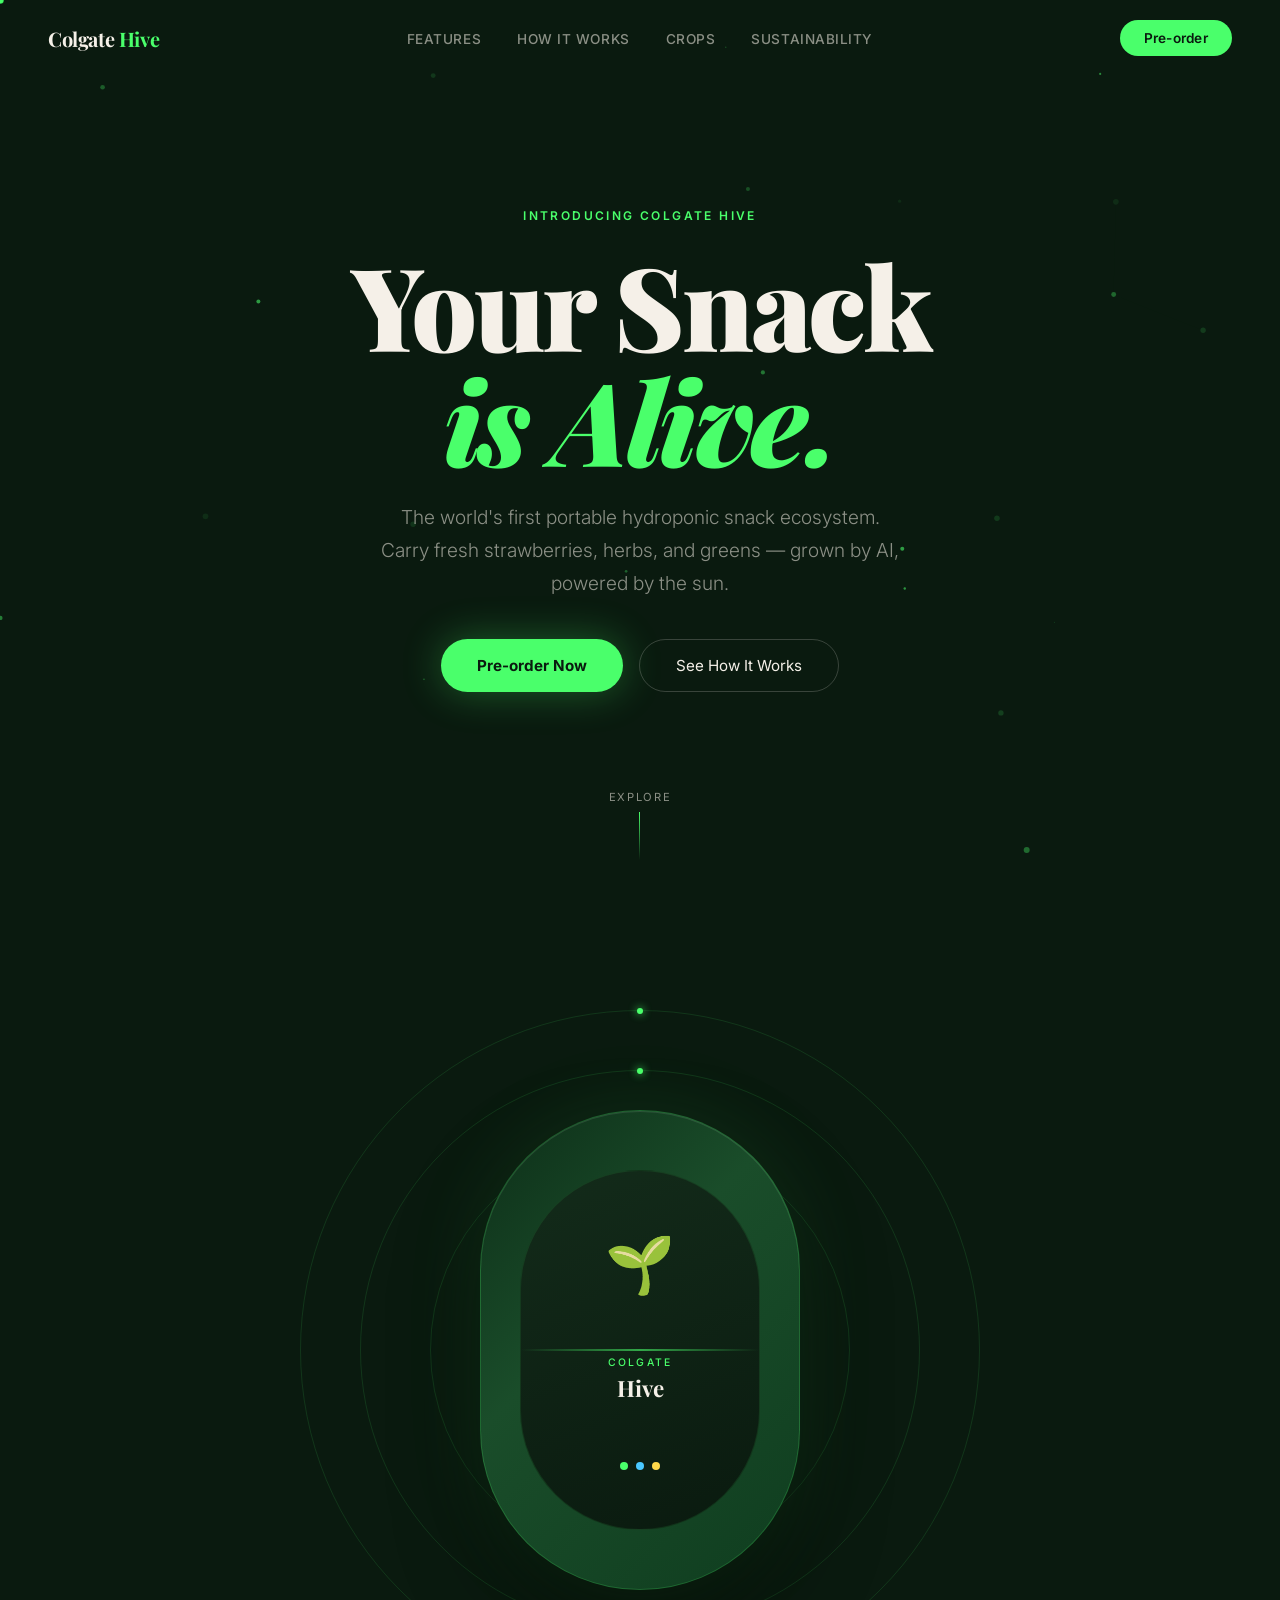
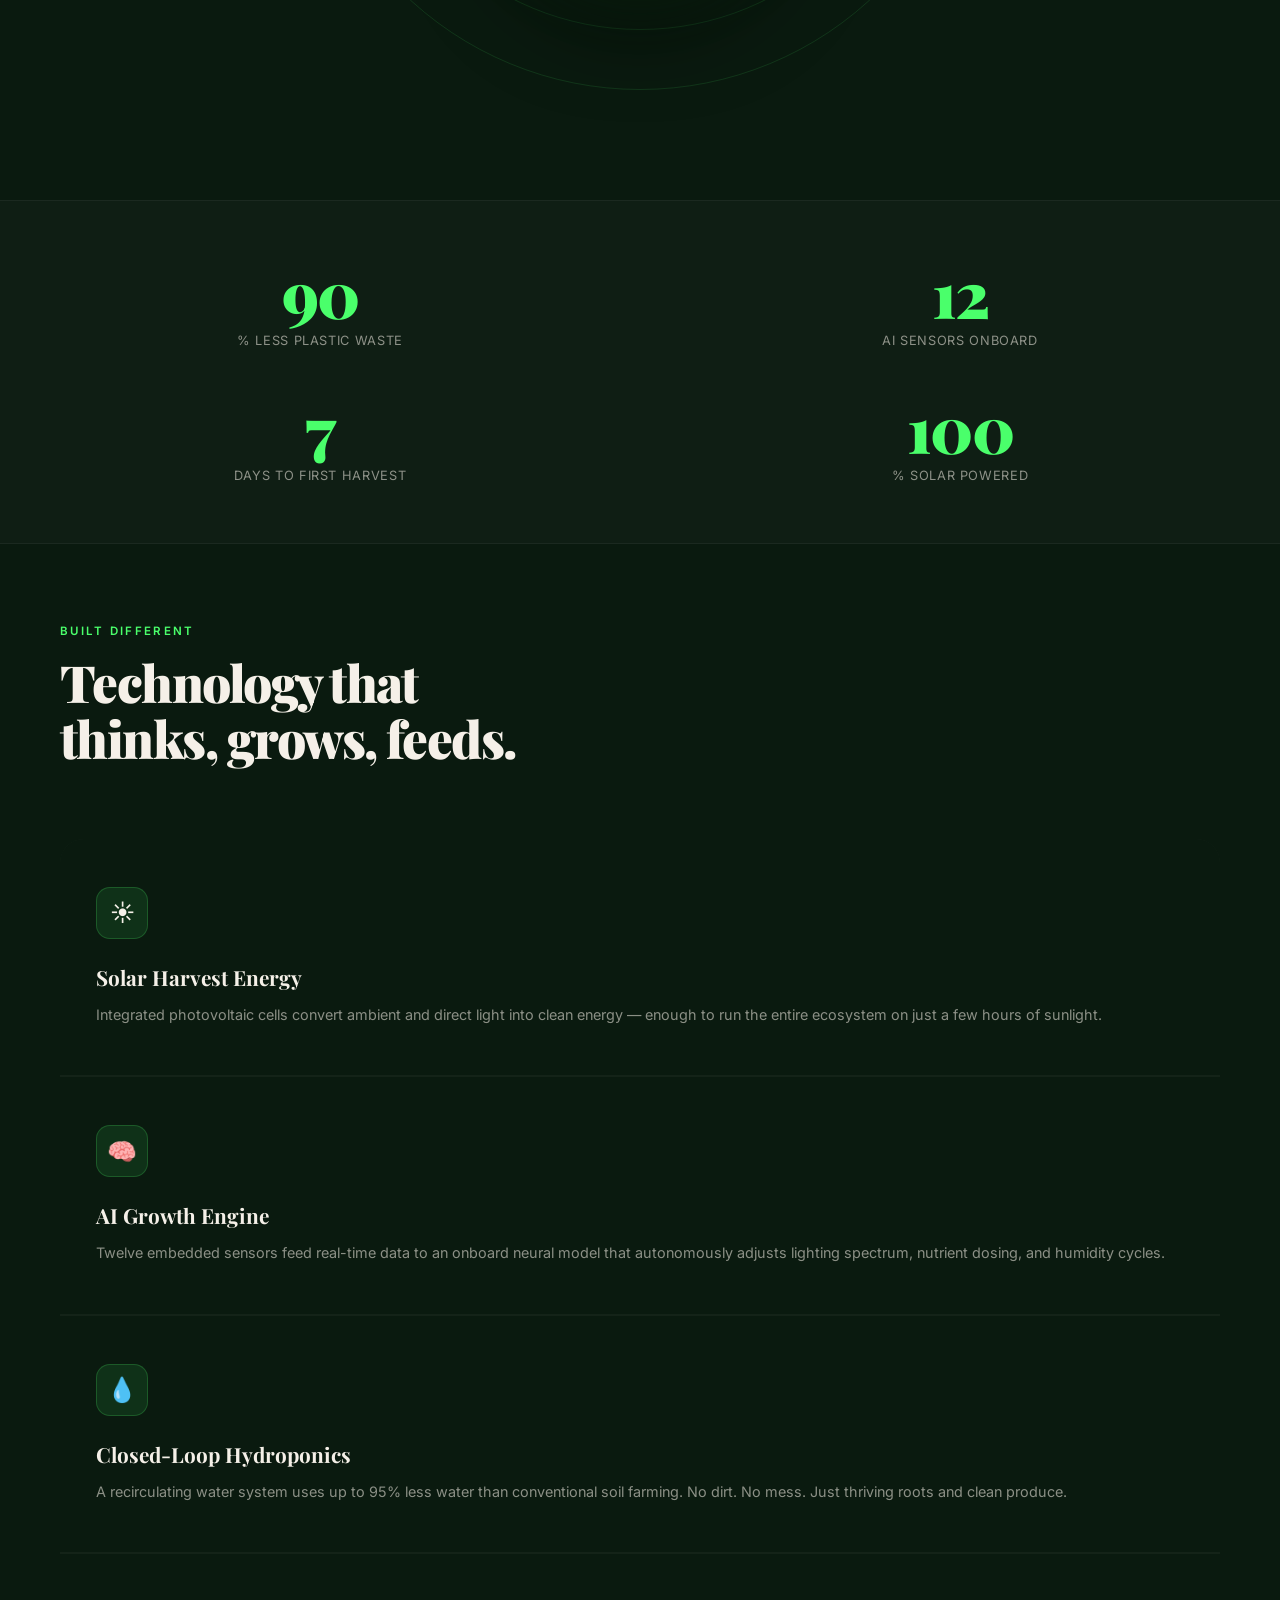
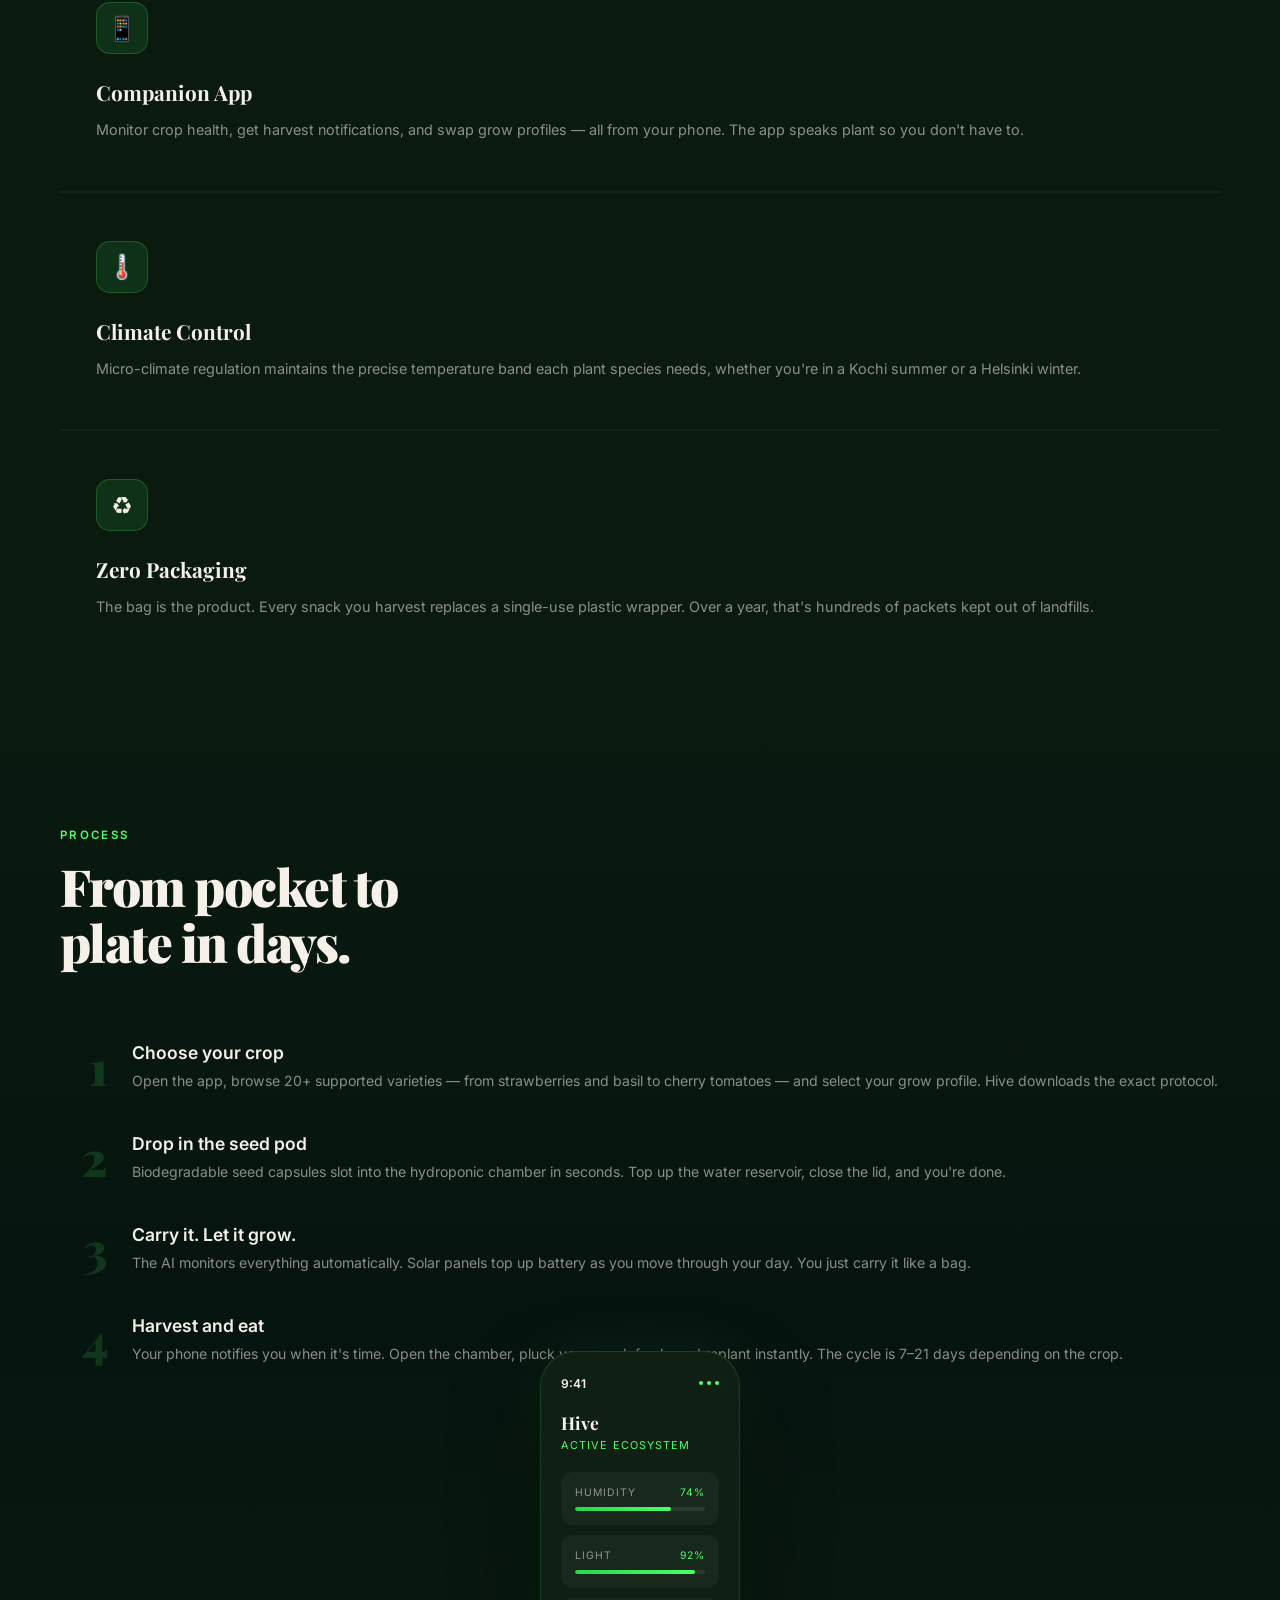
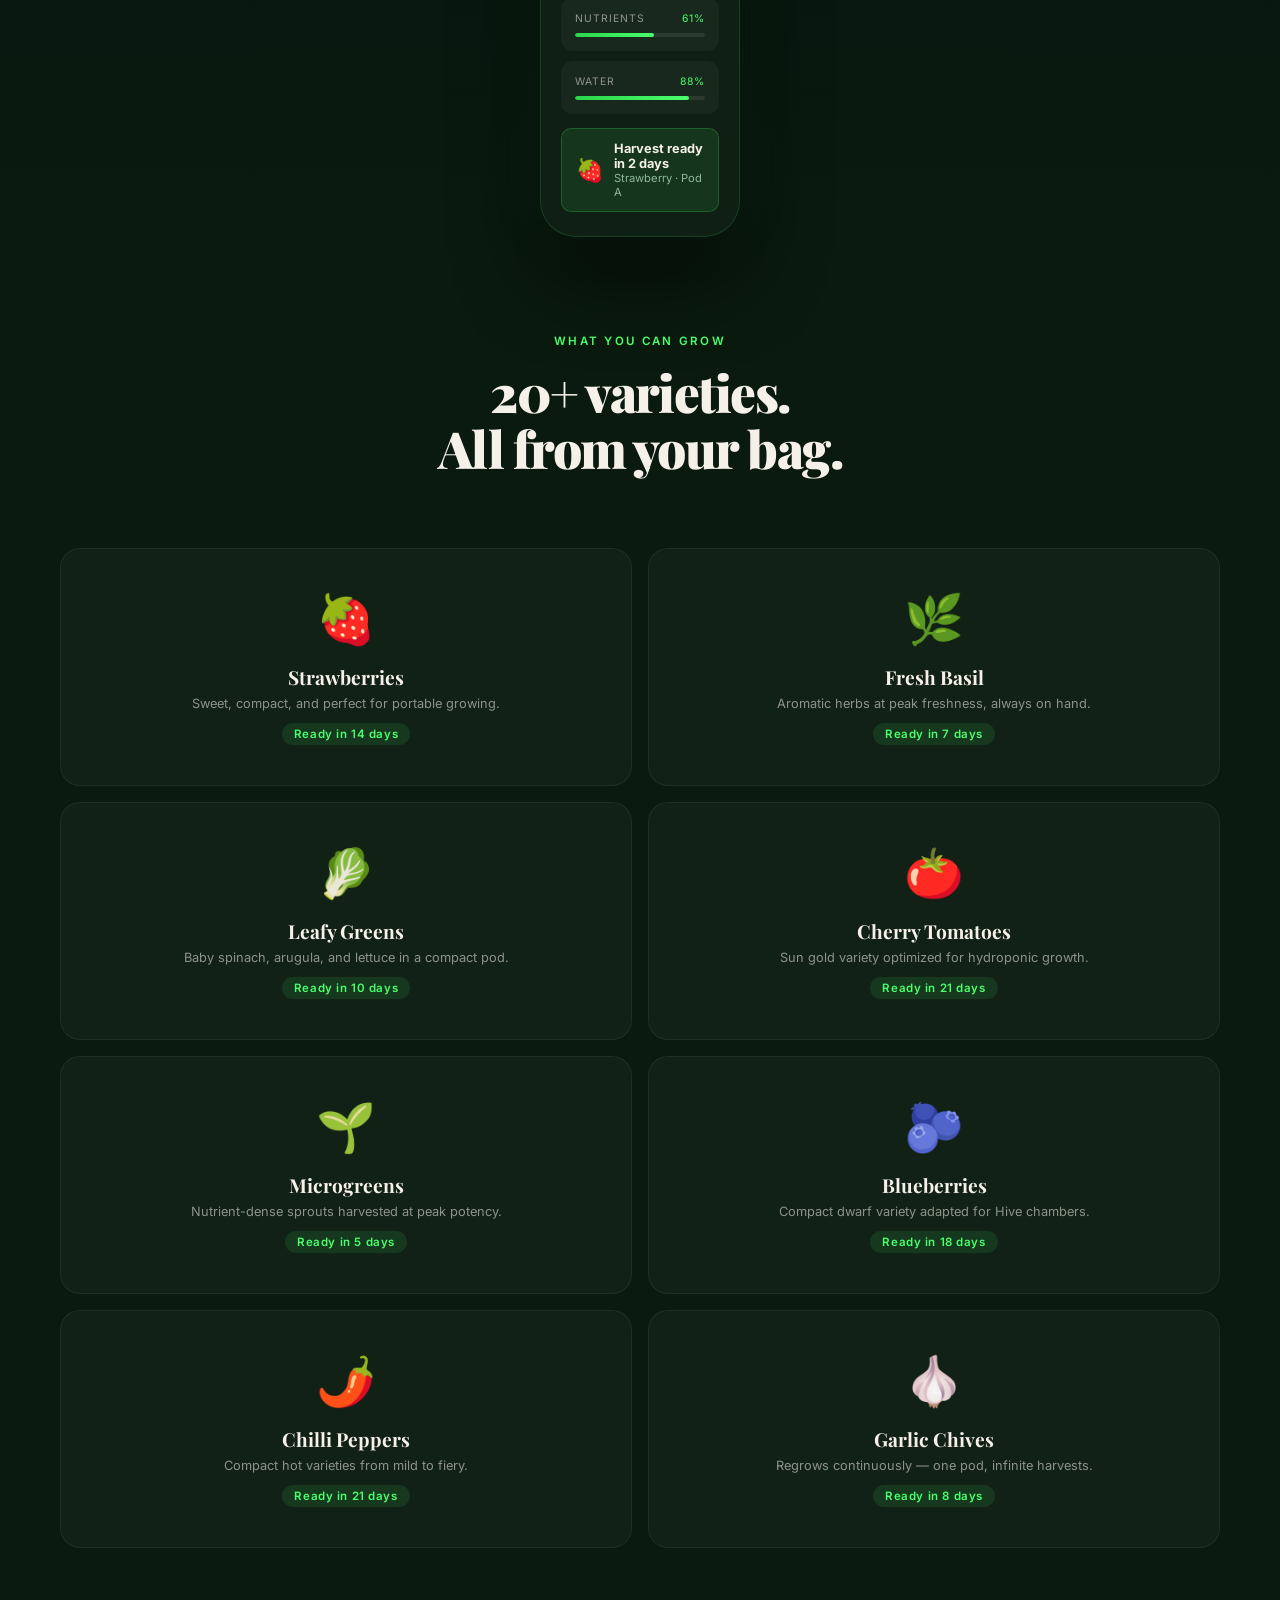
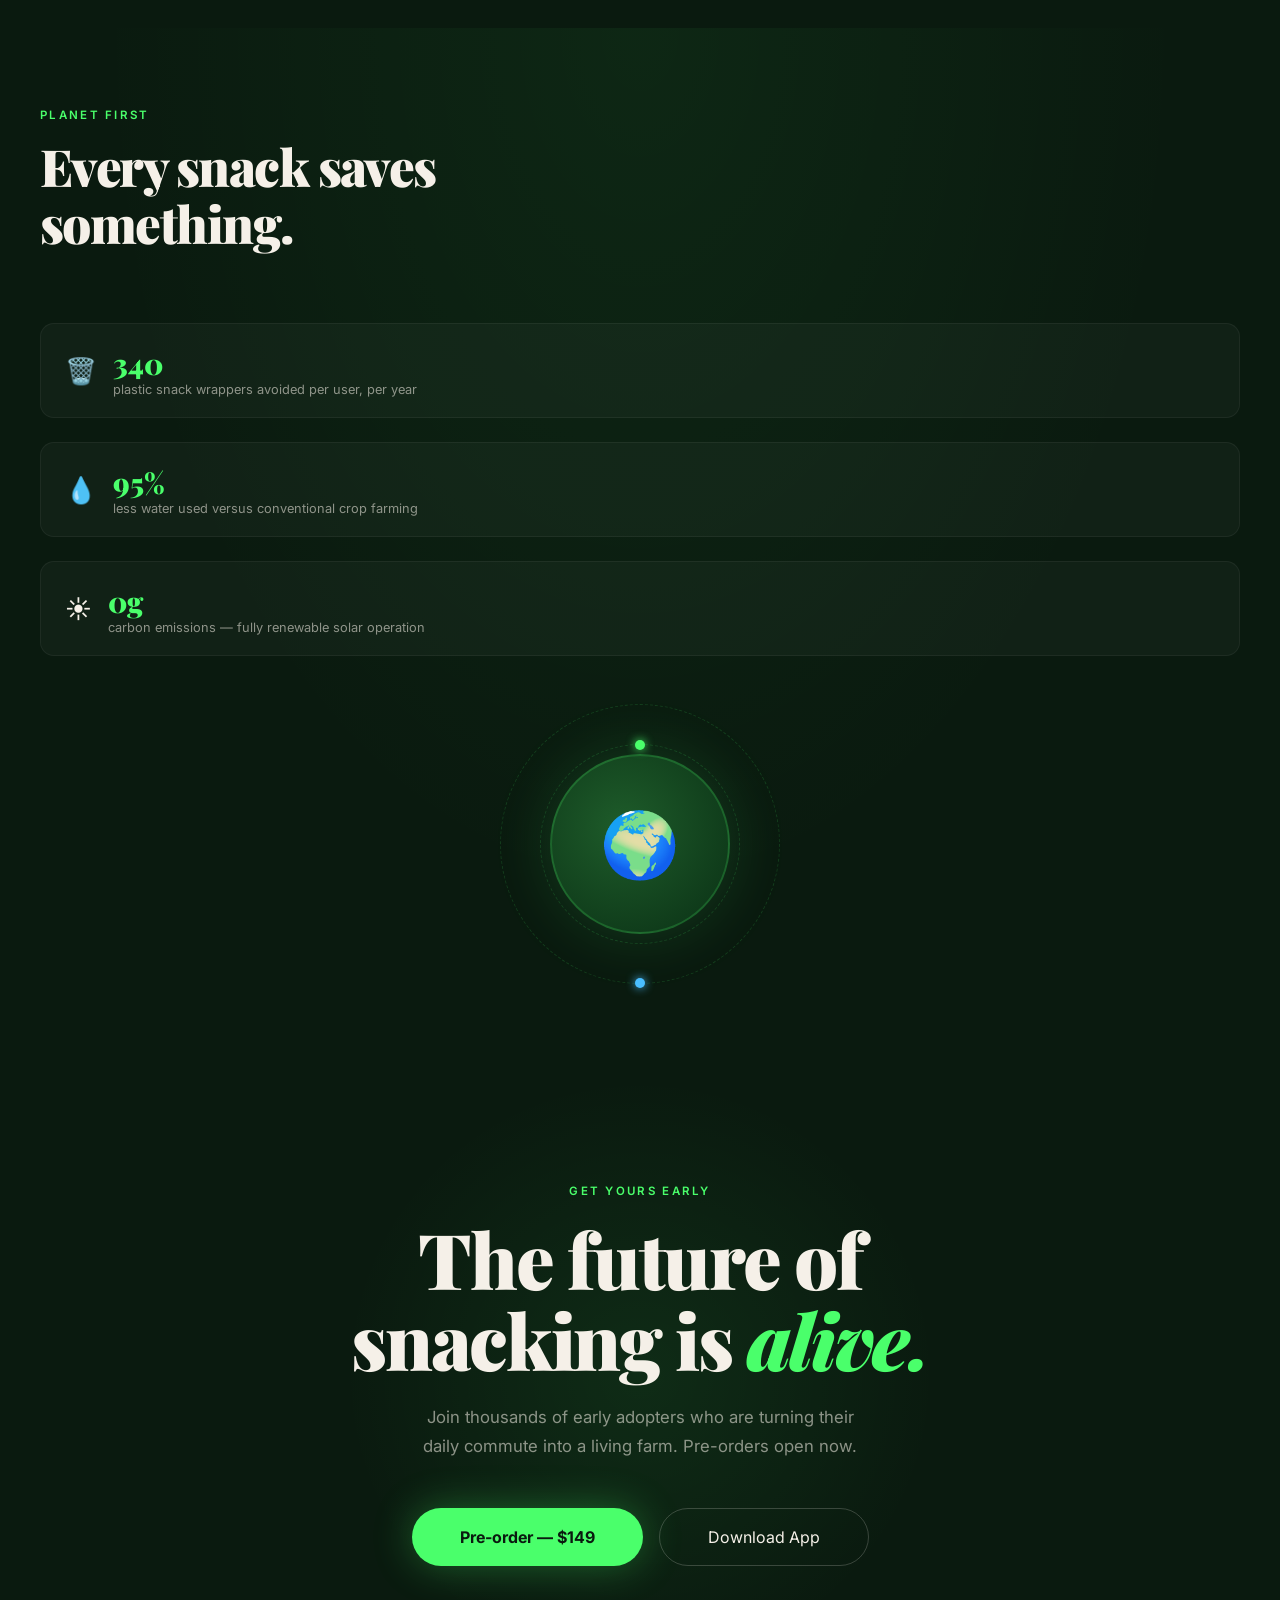
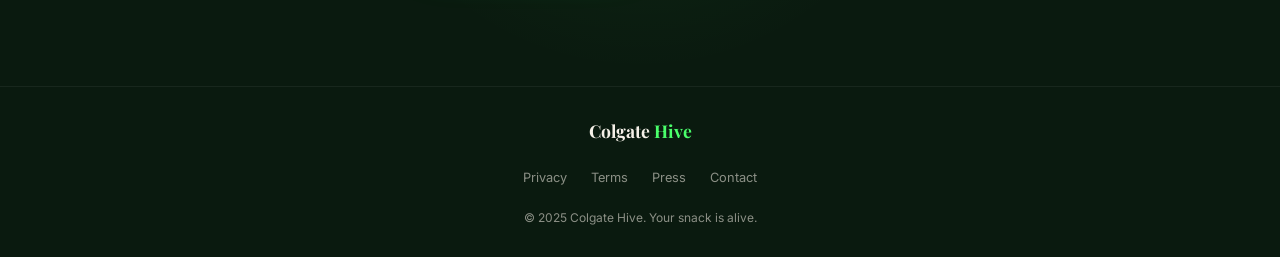
==== index.html @ 6ca51969 "final" ====
<!DOCTYPE html>
<html lang="en">
<head>
  <meta charset="UTF-8" />
  <meta name="viewport" content="width=device-width, initial-scale=1.0"/>
  <title>Colgate Hive – Your Snack is Alive</title>
  <link href="https://fonts.googleapis.com/css2?family=Playfair+Display:wght@400;700;900&family=Inter:wght@300;400;500;600&display=swap" rel="stylesheet"/>
  <link rel="stylesheet" href="style.css"/>
</head>
<body>

<div class="cursor" id="cursor"></div>
<div class="cursor-ring" id="cursor-ring"></div>

<!-- NAV -->
<nav id="nav">
  <a href="#" class="nav-logo">Colgate <span>Hive</span></a>
  <ul class="nav-links" id="nav-links">
    <li><a href="#features">Features</a></li>
    <li><a href="#how-wrapper">How It Works</a></li>
    <li><a href="#crops">Crops</a></li>
    <li><a href="#sustain">Sustainability</a></li>
  </ul>
  <button class="nav-cta" id="nav-cta-btn">Pre-order</button>
  <button class="hamburger" id="hamburger" aria-label="Toggle menu">
    <span></span><span></span><span></span>
  </button>
</nav>

<!-- HERO -->
<section id="hero">
  <canvas id="canvas-bg"></canvas>
  <p class="hero-eyebrow">Introducing Colgate Hive</p>
  <h1 class="hero-headline">Your Snack<em>is Alive.</em></h1>
  <p class="hero-sub">The world's first portable hydroponic snack ecosystem. Carry fresh strawberries, herbs, and greens — grown by AI, powered by the sun.</p>
  <div class="hero-actions">
    <button class="btn-primary" id="hero-preorder-btn">Pre-order Now</button>
    <button class="btn-ghost" id="hero-learn-btn">See How It Works</button>
  </div>
  <div class="scroll-hint">
    <span>Explore</span>
    <div class="scroll-line"></div>
  </div>
</section>

<!-- PRODUCT REVEAL -->
<section id="product-reveal">
  <div class="product-stage">
    <div class="ring-orbit"><div class="orbit-dot"></div></div>
    <div class="ring-orbit"><div class="orbit-dot"></div></div>
    <div class="ring-orbit"><div class="orbit-dot"></div></div>
    <div class="product-orb">
      <div class="orb-inner">
        <div class="orb-scan"></div>
        <div class="plant-emoji">🌱</div>
        <div class="hive-label">
          <small>Colgate</small>
          Hive
        </div>
        <div class="status-dots">
          <div class="sdot"></div>
          <div class="sdot"></div>
          <div class="sdot"></div>
        </div>
      </div>
    </div>
    <div class="product-caption">
      <div class="caption-item" id="cap1">
        <div class="caption-dot"></div>
        <div class="caption-text"><strong>Solar Panel</strong>Trickle-charges all day</div>
      </div>
      <div class="caption-item" id="cap2">
        <div class="caption-dot"></div>
        <div class="caption-text"><strong>AI Brain</strong>Monitors 12 growth factors</div>
      </div>
      <div class="caption-item" id="cap3">
        <div class="caption-dot"></div>
        <div class="caption-text"><strong>Hydro Chamber</strong>Zero soil, zero mess</div>
      </div>
      <div class="caption-item" id="cap4">
        <div class="caption-dot"></div>
        <div class="caption-text"><strong>LED Spectrum</strong>Tuned for each crop</div>
      </div>
    </div>
  </div>
</section>

<!-- STATS -->
<section id="stats">
  <div class="stat-item reveal">
    <div class="stat-number" data-target="90">0</div>
    <div class="stat-label">% Less plastic waste</div>
  </div>
  <div class="stat-item reveal reveal-delay-1">
    <div class="stat-number" data-target="12">0</div>
    <div class="stat-label">AI sensors onboard</div>
  </div>
  <div class="stat-item reveal reveal-delay-2">
    <div class="stat-number" data-target="7">0</div>
    <div class="stat-label">Days to first harvest</div>
  </div>
  <div class="stat-item reveal reveal-delay-3">
    <div class="stat-number" data-target="100">0</div>
    <div class="stat-label">% Solar powered</div>
  </div>
</section>

<!-- FEATURES -->
<section id="features">
  <p class="section-eyebrow reveal">Built different</p>
  <h2 class="section-headline reveal">Technology that<br>thinks, grows, feeds.</h2>
  <div class="features-grid">
    <div class="feature-card reveal">
      <div class="feature-icon">☀️</div>
      <h3 class="feature-title">Solar Harvest Energy</h3>
      <p class="feature-desc">Integrated photovoltaic cells convert ambient and direct light into clean energy — enough to run the entire ecosystem on just a few hours of sunlight.</p>
    </div>
    <div class="feature-card reveal reveal-delay-1">
      <div class="feature-icon">🧠</div>
      <h3 class="feature-title">AI Growth Engine</h3>
      <p class="feature-desc">Twelve embedded sensors feed real-time data to an onboard neural model that autonomously adjusts lighting spectrum, nutrient dosing, and humidity cycles.</p>
    </div>
    <div class="feature-card reveal reveal-delay-2">
      <div class="feature-icon">💧</div>
      <h3 class="feature-title">Closed-Loop Hydroponics</h3>
      <p class="feature-desc">A recirculating water system uses up to 95% less water than conventional soil farming. No dirt. No mess. Just thriving roots and clean produce.</p>
    </div>
    <div class="feature-card reveal reveal-delay-1">
      <div class="feature-icon">📱</div>
      <h3 class="feature-title">Companion App</h3>
      <p class="feature-desc">Monitor crop health, get harvest notifications, and swap grow profiles — all from your phone. The app speaks plant so you don't have to.</p>
    </div>
    <div class="feature-card reveal reveal-delay-2">
      <div class="feature-icon">🌡️</div>
      <h3 class="feature-title">Climate Control</h3>
      <p class="feature-desc">Micro-climate regulation maintains the precise temperature band each plant species needs, whether you're in a Kochi summer or a Helsinki winter.</p>
    </div>
    <div class="feature-card reveal reveal-delay-3">
      <div class="feature-icon">♻️</div>
      <h3 class="feature-title">Zero Packaging</h3>
      <p class="feature-desc">The bag is the product. Every snack you harvest replaces a single-use plastic wrapper. Over a year, that's hundreds of packets kept out of landfills.</p>
    </div>
  </div>
</section>

<!-- HOW IT WORKS -->
<section id="how-wrapper">
  <div id="how">
    <p class="section-eyebrow reveal">Process</p>
    <h2 class="section-headline reveal">From pocket to<br>plate in days.</h2>
    <div class="steps">
      <div class="steps-list">
        <div class="step">
          <div class="step-num">1</div>
          <div class="step-content">
            <div class="step-title">Choose your crop</div>
            <div class="step-text">Open the app, browse 20+ supported varieties — from strawberries and basil to cherry tomatoes — and select your grow profile. Hive downloads the exact protocol.</div>
          </div>
        </div>
        <div class="step">
          <div class="step-num">2</div>
          <div class="step-content">
            <div class="step-title">Drop in the seed pod</div>
            <div class="step-text">Biodegradable seed capsules slot into the hydroponic chamber in seconds. Top up the water reservoir, close the lid, and you're done.</div>
          </div>
        </div>
        <div class="step">
          <div class="step-num">3</div>
          <div class="step-content">
            <div class="step-title">Carry it. Let it grow.</div>
            <div class="step-text">The AI monitors everything automatically. Solar panels top up battery as you move through your day. You just carry it like a bag.</div>
          </div>
        </div>
        <div class="step">
          <div class="step-num">4</div>
          <div class="step-content">
            <div class="step-title">Harvest and eat</div>
            <div class="step-text">Your phone notifies you when it's time. Open the chamber, pluck your snack fresh, and replant instantly. The cycle is 7–21 days depending on the crop.</div>
          </div>
        </div>
      </div>
      <div class="steps-visual reveal">
        <div class="app-mockup">
          <div class="app-bar">
            <span class="app-time">9:41</span>
            <div class="app-status"><span></span><span></span><span></span></div>
          </div>
          <div class="app-title">Hive</div>
          <div class="app-sub">Active ecosystem</div>
          <div class="app-gauge">
            <div class="gauge-label">Humidity <span>74%</span></div>
            <div class="gauge-bar"><div class="gauge-fill" style="width:74%"></div></div>
          </div>
          <div class="app-gauge">
            <div class="gauge-label">Light <span>92%</span></div>
            <div class="gauge-bar"><div class="gauge-fill" style="width:92%"></div></div>
          </div>
          <div class="app-gauge">
            <div class="gauge-label">Nutrients <span>61%</span></div>
            <div class="gauge-bar"><div class="gauge-fill" style="width:61%"></div></div>
          </div>
          <div class="app-gauge">
            <div class="gauge-label">Water <span>88%</span></div>
            <div class="gauge-bar"><div class="gauge-fill" style="width:88%"></div></div>
          </div>
          <div class="app-harvest">
            <div class="harvest-icon">🍓</div>
            <div class="harvest-text">
              <strong>Harvest ready in 2 days</strong>
              Strawberry · Pod A
            </div>
          </div>
        </div>
      </div>
    </div>
  </div>
</section>

<!-- CROPS -->
<section id="crops">
  <p class="section-eyebrow reveal">What you can grow</p>
  <h2 class="section-headline crops-headline reveal">20+ varieties.<br>All from your bag.</h2>
  <div class="crops-grid">
    <div class="crop-card reveal"><span class="crop-emoji">🍓</span><div class="crop-name">Strawberries</div><div class="crop-info">Sweet, compact, and perfect for portable growing.</div><div class="crop-days">Ready in 14 days</div></div>
    <div class="crop-card reveal reveal-delay-1"><span class="crop-emoji">🌿</span><div class="crop-name">Fresh Basil</div><div class="crop-info">Aromatic herbs at peak freshness, always on hand.</div><div class="crop-days">Ready in 7 days</div></div>
    <div class="crop-card reveal reveal-delay-2"><span class="crop-emoji">🥬</span><div class="crop-name">Leafy Greens</div><div class="crop-info">Baby spinach, arugula, and lettuce in a compact pod.</div><div class="crop-days">Ready in 10 days</div></div>
    <div class="crop-card reveal reveal-delay-3"><span class="crop-emoji">🍅</span><div class="crop-name">Cherry Tomatoes</div><div class="crop-info">Sun gold variety optimized for hydroponic growth.</div><div class="crop-days">Ready in 21 days</div></div>
    <div class="crop-card reveal"><span class="crop-emoji">🌱</span><div class="crop-name">Microgreens</div><div class="crop-info">Nutrient-dense sprouts harvested at peak potency.</div><div class="crop-days">Ready in 5 days</div></div>
    <div class="crop-card reveal reveal-delay-1"><span class="crop-emoji">🫐</span><div class="crop-name">Blueberries</div><div class="crop-info">Compact dwarf variety adapted for Hive chambers.</div><div class="crop-days">Ready in 18 days</div></div>
    <div class="crop-card reveal reveal-delay-2"><span class="crop-emoji">🌶️</span><div class="crop-name">Chilli Peppers</div><div class="crop-info">Compact hot varieties from mild to fiery.</div><div class="crop-days">Ready in 21 days</div></div>
    <div class="crop-card reveal reveal-delay-3"><span class="crop-emoji">🧄</span><div class="crop-name">Garlic Chives</div><div class="crop-info">Regrows continuously — one pod, infinite harvests.</div><div class="crop-days">Ready in 8 days</div></div>
  </div>
</section>

<!-- SUSTAINABILITY -->
<section id="sustain">
  <div class="sustain-inner">
    <div>
      <p class="section-eyebrow reveal">Planet first</p>
      <h2 class="section-headline reveal">Every snack saves<br>something.</h2>
      <div class="sustain-impact">
        <div class="impact-row reveal">
          <div class="impact-icon">🗑️</div>
          <div><div class="impact-stat">340</div><div class="impact-detail">plastic snack wrappers avoided per user, per year</div></div>
        </div>
        <div class="impact-row reveal reveal-delay-1">
          <div class="impact-icon">💧</div>
          <div><div class="impact-stat">95%</div><div class="impact-detail">less water used versus conventional crop farming</div></div>
        </div>
        <div class="impact-row reveal reveal-delay-2">
          <div class="impact-icon">☀️</div>
          <div><div class="impact-stat">0g</div><div class="impact-detail">carbon emissions — fully renewable solar operation</div></div>
        </div>
      </div>
    </div>
    <div class="sustain-visual reveal">
      <div class="earth-ring">
        <div class="earth-orbit"><div class="e-dot a"></div></div>
        <div class="earth-orbit"><div class="e-dot b"></div></div>
        <div class="earth-core">🌍</div>
      </div>
    </div>
  </div>
</section>

<!-- CTA -->
<section id="cta">
  <p class="cta-eyebrow reveal">Get yours early</p>
  <h2 class="cta-headline reveal">The future of<br>snacking is <em>alive.</em></h2>
  <p class="cta-sub reveal">Join thousands of early adopters who are turning their daily commute into a living farm. Pre-orders open now.</p>
  <div class="cta-actions reveal">
    <button class="btn-primary btn-large">Pre-order — $149</button>
    <button class="btn-ghost btn-large">Download App</button>
  </div>
</section>

<!-- FOOTER -->
<footer>
  <div class="footer-logo">Colgate <span>Hive</span></div>
  <ul class="footer-links">
    <li><a href="#">Privacy</a></li>
    <li><a href="#">Terms</a></li>
    <li><a href="#">Press</a></li>
    <li><a href="#">Contact</a></li>
  </ul>
  <p class="footer-copy">© 2025 Colgate Hive. Your snack is alive.</p>
</footer>

<script src="main.js"></script>
</body>
</html>
---- style.css ----
/* ============================================================
   COLGATE HIVE — STYLESHEET
   ============================================================ */

*, *::before, *::after {
  margin: 0;
  padding: 0;
  box-sizing: border-box;
}

/* ---------- DESIGN TOKENS ---------- */
:root {
  --night:      #0A1A0F;
  --deep:       #06120A;
  --green:      #4AFF6B;
  --green-dim:  #2AD64A;
  --green-glow: rgba(74, 255, 107, 0.15);
  --cream:      #F5F0E8;
  --sage:       #8FB89A;
  --text-muted: rgba(245, 240, 232, 0.55);
  --font-display: 'Playfair Display', Georgia, serif;
  --font-body:    'Inter', system-ui, sans-serif;
}

html {
  scroll-behavior: smooth;
}

body {
  background: var(--night);
  color: var(--cream);
  font-family: var(--font-body);
  overflow-x: hidden;
  cursor: none;
}

/* ============================================================
   CUSTOM CURSOR
   ============================================================ */
.cursor {
  position: fixed;
  width: 12px;
  height: 12px;
  background: var(--green);
  border-radius: 50%;
  pointer-events: none;
  z-index: 9999;
  transition: transform 0.15s ease, opacity 0.2s;
  mix-blend-mode: screen;
  /* Hide until JS positions it to prevent (0,0) flash */
  opacity: 0;
}

.cursor-ring {
  position: fixed;
  width: 36px;
  height: 36px;
  border: 1px solid rgba(74, 255, 107, 0.4);
  border-radius: 50%;
  pointer-events: none;
  z-index: 9998;
  transition: transform 0.4s ease, width 0.3s, height 0.3s, opacity 0.3s;
  /* Hide until JS positions it */
  opacity: 0;
}

body:has(a:hover) .cursor-ring,
body:has(button:hover) .cursor-ring {
  width: 56px;
  height: 56px;
}

/* ============================================================
   NAVIGATION
   ============================================================ */
nav {
  position: fixed;
  top: 0;
  left: 0;
  right: 0;
  z-index: 100;
  display: flex;
  align-items: center;
  justify-content: space-between;
  padding: 20px 48px;
  transition: background 0.5s, backdrop-filter 0.5s;
}

nav.scrolled {
  background: rgba(10, 26, 15, 0.85);
  backdrop-filter: blur(20px);
  border-bottom: 1px solid rgba(74, 255, 107, 0.08);
}

.nav-logo {
  font-family: var(--font-display);
  font-size: 1.25rem;
  font-weight: 700;
  color: var(--cream);
  letter-spacing: -0.02em;
  text-decoration: none;
}

.nav-logo span { color: var(--green); }

.nav-links {
  display: flex;
  gap: 36px;
  list-style: none;
}

.nav-links a {
  color: var(--text-muted);
  text-decoration: none;
  font-size: 0.85rem;
  font-weight: 500;
  letter-spacing: 0.04em;
  text-transform: uppercase;
  transition: color 0.2s;
}

.nav-links a:hover { color: var(--green); }

.nav-cta {
  background: var(--green);
  color: var(--night);
  border: none;
  padding: 10px 24px;
  border-radius: 100px;
  font-family: var(--font-body);
  font-weight: 600;
  font-size: 0.85rem;
  cursor: pointer;
  transition: background 0.2s, transform 0.2s;
  letter-spacing: 0.02em;
}

.nav-cta:hover {
  background: #6BFFAA;
  transform: scale(1.04);
}

/* ============================================================
   BUTTONS
   ============================================================ */
.btn-primary {
  background: var(--green);
  color: var(--night);
  padding: 16px 36px;
  border-radius: 100px;
  font-family: var(--font-body);
  font-weight: 700;
  font-size: 0.95rem;
  border: none;
  cursor: pointer;
  transition: transform 0.2s, box-shadow 0.2s;
  box-shadow: 0 0 40px rgba(74, 255, 107, 0.3);
}

.btn-primary:hover {
  transform: scale(1.05);
  box-shadow: 0 0 60px rgba(74, 255, 107, 0.5);
}

.btn-ghost {
  background: transparent;
  color: var(--cream);
  padding: 16px 36px;
  border-radius: 100px;
  border: 1px solid rgba(245, 240, 232, 0.2);
  font-family: var(--font-body);
  font-size: 0.95rem;
  cursor: pointer;
  transition: border-color 0.2s, color 0.2s;
}

.btn-ghost:hover {
  border-color: var(--green);
  color: var(--green);
}

.btn-large {
  font-size: 1rem;
  padding: 18px 48px;
}

/* ============================================================
   HERO
   ============================================================ */
#hero {
  position: relative;
  min-height: 100vh;
  display: flex;
  flex-direction: column;
  align-items: center;
  justify-content: center;
  text-align: center;
  overflow: hidden;
  padding: 0 24px;
}

#canvas-bg {
  position: absolute;
  inset: 0;
  z-index: 0;
}

.hero-eyebrow {
  position: relative;
  z-index: 2;
  font-size: 0.75rem;
  letter-spacing: 0.2em;
  text-transform: uppercase;
  color: var(--green);
  font-weight: 600;
  margin-bottom: 24px;
  opacity: 0;
  transform: translateY(20px);
  animation: fadeUp 0.8s 0.3s forwards;
}

.hero-headline {
  position: relative;
  z-index: 2;
  font-family: var(--font-display);
  font-size: clamp(3rem, 9vw, 8rem);
  font-weight: 900;
  line-height: 1.0;
  letter-spacing: -0.03em;
  color: var(--cream);
  opacity: 0;
  transform: translateY(30px);
  animation: fadeUp 0.9s 0.5s forwards;
}

.hero-headline em {
  font-style: italic;
  color: var(--green);
  display: block;
}

.hero-sub {
  position: relative;
  z-index: 2;
  font-size: clamp(1rem, 2.5vw, 1.2rem);
  color: var(--text-muted);
  font-weight: 300;
  margin-top: 24px;
  max-width: 520px;
  line-height: 1.7;
  opacity: 0;
  transform: translateY(20px);
  animation: fadeUp 0.9s 0.7s forwards;
}

.hero-actions {
  position: relative;
  z-index: 2;
  display: flex;
  gap: 16px;
  margin-top: 40px;
  opacity: 0;
  animation: fadeUp 0.9s 0.9s forwards;
}

.scroll-hint {
  position: absolute;
  bottom: 40px;
  z-index: 2;
  display: flex;
  flex-direction: column;
  align-items: center;
  gap: 8px;
  opacity: 0;
  animation: fadeUp 1s 1.4s forwards;
}

.scroll-hint span {
  font-size: 0.7rem;
  letter-spacing: 0.15em;
  text-transform: uppercase;
  color: var(--text-muted);
}

.scroll-line {
  width: 1px;
  height: 48px;
  background: linear-gradient(to bottom, var(--green), transparent);
  animation: scrollPulse 2s infinite;
}

/* ============================================================
   PRODUCT REVEAL
   ============================================================ */
#product-reveal {
  position: relative;
  min-height: 100vh;
  display: flex;
  align-items: center;
  justify-content: center;
  overflow: hidden;
}

.product-stage {
  position: relative;
  width: min(700px, 90vw);
  aspect-ratio: 1;
  display: flex;
  align-items: center;
  justify-content: center;
  overflow: visible;
}

.product-orb {
  width: 320px;
  height: 480px;
  border-radius: 160px;
  background: linear-gradient(135deg, #0d2e18 0%, #1a4d2a 40%, #0f3d1f 100%);
  border: 1px solid rgba(74, 255, 107, 0.2);
  position: relative;
  display: flex;
  flex-direction: column;
  align-items: center;
  justify-content: center;
  animation: floatOrb 6s ease-in-out infinite;
  box-shadow:
    0 0 80px rgba(74, 255, 107, 0.1),
    0 40px 80px rgba(0, 0, 0, 0.5),
    inset 0 1px 0 rgba(255, 255, 255, 0.1);
}

.orb-inner {
  width: 240px;
  height: 360px;
  border-radius: 120px;
  background: linear-gradient(160deg, #132b1a, #0a1a0f);
  border: 1px solid rgba(74, 255, 107, 0.1);
  display: flex;
  flex-direction: column;
  align-items: center;
  justify-content: space-around;
  padding: 30px 20px;
  position: relative;
  overflow: hidden;
}

.plant-emoji {
  font-size: 3.5rem;
  animation: plantBob 3s ease-in-out infinite;
}

.hive-label {
  font-family: var(--font-display);
  font-size: 1.4rem;
  font-weight: 700;
  color: var(--cream);
  text-align: center;
}

.hive-label small {
  display: block;
  font-family: var(--font-body);
  font-size: 0.65rem;
  letter-spacing: 0.2em;
  text-transform: uppercase;
  color: var(--green);
  font-weight: 500;
  margin-bottom: 4px;
}

.status-dots {
  display: flex;
  gap: 8px;
}

.sdot {
  width: 8px;
  height: 8px;
  border-radius: 50%;
  background: var(--green);
  animation: pulse 2s infinite;
}

.sdot:nth-child(2) { animation-delay: 0.3s; background: #4AC8FF; }
.sdot:nth-child(3) { animation-delay: 0.6s; background: #FFD84A; }

.orb-scan {
  position: absolute;
  width: 100%;
  height: 2px;
  background: linear-gradient(to right, transparent, var(--green), transparent);
  animation: scan 3s linear infinite;
  opacity: 0.6;
}

.ring-orbit {
  position: absolute;
  border-radius: 50%;
  border: 1px solid rgba(74, 255, 107, 0.12);
  animation: rotateRing 20s linear infinite;
}

.ring-orbit:nth-child(1) { width: 420px; height: 420px; }
.ring-orbit:nth-child(2) { width: 560px; height: 560px; animation-duration: 30s; animation-direction: reverse; }
.ring-orbit:nth-child(3) { width: 680px; height: 680px; animation-duration: 40s; }

.orbit-dot {
  position: absolute;
  width: 6px;
  height: 6px;
  background: var(--green);
  border-radius: 50%;
  top: -3px;
  left: 50%;
  margin-left: -3px;
  box-shadow: 0 0 8px var(--green);
}

.product-caption {
  position: absolute;
  left: calc(100% - 60px);
  top: 50%;
  transform: translateY(-50%);
  display: flex;
  flex-direction: column;
  gap: 20px;
  z-index: 10;
}

.caption-item {
  display: flex;
  align-items: center;
  gap: 12px;
  opacity: 0;
}

.caption-dot {
  width: 8px;
  height: 8px;
  border-radius: 50%;
  background: var(--green);
  flex-shrink: 0;
  box-shadow: 0 0 8px var(--green);
}

.caption-text {
  font-size: 0.8rem;
  color: var(--text-muted);
  white-space: nowrap;
}

.caption-text strong {
  display: block;
  color: var(--cream);
  font-size: 0.9rem;
}

/* ============================================================
   STATS STRIP
   ============================================================ */
#stats {
  padding: 80px 48px;
  border-top: 1px solid rgba(255, 255, 255, 0.05);
  border-bottom: 1px solid rgba(255, 255, 255, 0.05);
  display: grid;
  grid-template-columns: repeat(4, 1fr);
  gap: 48px;
  background: rgba(255, 255, 255, 0.02);
}

.stat-item { text-align: center; }

.stat-number {
  font-family: var(--font-display);
  font-size: clamp(2.5rem, 5vw, 4rem);
  font-weight: 900;
  color: var(--green);
  line-height: 1;
  letter-spacing: -0.03em;
}

.stat-label {
  font-size: 0.8rem;
  color: var(--text-muted);
  margin-top: 8px;
  letter-spacing: 0.05em;
  text-transform: uppercase;
}

/* ============================================================
   SECTION SHARED TYPOGRAPHY
   ============================================================ */
.section-eyebrow {
  font-size: 0.72rem;
  letter-spacing: 0.2em;
  text-transform: uppercase;
  color: var(--green);
  font-weight: 600;
  margin-bottom: 16px;
}

.section-headline {
  font-family: var(--font-display);
  font-size: clamp(2rem, 4vw, 3.5rem);
  font-weight: 900;
  line-height: 1.1;
  letter-spacing: -0.03em;
  margin-bottom: 72px;
  max-width: 600px;
}

/* ============================================================
   FEATURES
   ============================================================ */
#features {
  padding: 140px 48px;
  max-width: 1200px;
  margin: 0 auto;
}

.features-grid {
  display: grid;
  grid-template-columns: repeat(3, 1fr);
  gap: 2px;
  background: rgba(255, 255, 255, 0.04);
  border-radius: 24px;
  overflow: hidden;
}

.feature-card {
  background: var(--night);
  padding: 48px 36px;
  transition: background 0.3s;
  position: relative;
  overflow: hidden;
}

.feature-card::before {
  content: '';
  position: absolute;
  inset: 0;
  background: radial-gradient(circle at 0% 0%, var(--green-glow), transparent 60%);
  opacity: 0;
  transition: opacity 0.4s;
}

.feature-card:hover::before { opacity: 1; }
.feature-card:hover { background: rgba(74, 255, 107, 0.03); }

.feature-icon {
  width: 52px;
  height: 52px;
  border-radius: 14px;
  background: rgba(74, 255, 107, 0.1);
  border: 1px solid rgba(74, 255, 107, 0.2);
  display: flex;
  align-items: center;
  justify-content: center;
  font-size: 1.5rem;
  margin-bottom: 24px;
  transition: background 0.3s;
}

.feature-card:hover .feature-icon { background: rgba(74, 255, 107, 0.2); }

.feature-title {
  font-family: var(--font-display);
  font-size: 1.3rem;
  font-weight: 700;
  margin-bottom: 12px;
  color: var(--cream);
}

.feature-desc {
  font-size: 0.9rem;
  color: var(--text-muted);
  line-height: 1.7;
}

/* ============================================================
   HOW IT WORKS
   ============================================================ */
#how-wrapper {
  background: linear-gradient(180deg, var(--night), #061410 50%, var(--night));
}

#how {
  padding: 140px 48px;
  max-width: 1200px;
  margin: 0 auto;
}

.steps {
  display: grid;
  grid-template-columns: 1fr 1fr;
  gap: 80px;
  align-items: center;
  margin-top: 72px;
}

.steps-list {
  display: flex;
  flex-direction: column;
  gap: 40px;
}

.step {
  display: flex;
  gap: 24px;
  align-items: flex-start;
  opacity: 0;
  transform: translateX(-30px);
  transition: opacity 0.6s, transform 0.6s;
}

.step.visible {
  opacity: 1;
  transform: translateX(0);
}

.step-num {
  font-family: var(--font-display);
  font-size: 3rem;
  font-weight: 900;
  color: rgba(74, 255, 107, 0.15);
  line-height: 1;
  flex-shrink: 0;
  width: 48px;
  text-align: right;
}

.step-title {
  font-size: 1.1rem;
  font-weight: 600;
  margin-bottom: 6px;
  color: var(--cream);
}

.step-text {
  font-size: 0.88rem;
  color: var(--text-muted);
  line-height: 1.7;
}

.steps-visual {
  position: relative;
  display: flex;
  align-items: center;
  justify-content: center;
  height: 500px;
}

/* App Mockup */
.app-mockup {
  width: 240px;
  background: #101f14;
  border-radius: 36px;
  border: 1px solid rgba(74, 255, 107, 0.15);
  padding: 24px 20px;
  box-shadow: 0 40px 80px rgba(0, 0, 0, 0.6), 0 0 60px rgba(74, 255, 107, 0.08);
  animation: floatOrb 5s ease-in-out infinite;
}

.app-bar {
  display: flex;
  align-items: center;
  justify-content: space-between;
  margin-bottom: 20px;
}

.app-time {
  font-size: 0.75rem;
  color: var(--cream);
  font-weight: 600;
}

.app-status {
  display: flex;
  gap: 4px;
}

.app-status span {
  width: 4px;
  height: 4px;
  border-radius: 50%;
  background: var(--green);
}

.app-title {
  font-family: var(--font-display);
  font-size: 1.1rem;
  font-weight: 700;
  margin-bottom: 4px;
}

.app-sub {
  font-size: 0.68rem;
  color: var(--green);
  letter-spacing: 0.1em;
  text-transform: uppercase;
  margin-bottom: 20px;
}

.app-gauge {
  background: rgba(255, 255, 255, 0.04);
  border-radius: 12px;
  padding: 14px;
  margin-bottom: 10px;
}

.gauge-label {
  font-size: 0.65rem;
  color: var(--text-muted);
  text-transform: uppercase;
  letter-spacing: 0.1em;
  margin-bottom: 8px;
  display: flex;
  justify-content: space-between;
}

.gauge-label span { color: var(--green); }

.gauge-bar {
  height: 4px;
  background: rgba(255, 255, 255, 0.08);
  border-radius: 2px;
  overflow: hidden;
}

.gauge-fill {
  height: 100%;
  background: linear-gradient(to right, var(--green-dim), var(--green));
  border-radius: 2px;
}

.app-harvest {
  background: rgba(74, 255, 107, 0.1);
  border: 1px solid rgba(74, 255, 107, 0.2);
  border-radius: 10px;
  padding: 12px 14px;
  margin-top: 14px;
  display: flex;
  align-items: center;
  gap: 10px;
}

.harvest-icon { font-size: 1.4rem; }

.harvest-text {
  font-size: 0.7rem;
  color: var(--sage);
}

.harvest-text strong {
  display: block;
  color: var(--cream);
  font-size: 0.8rem;
}

/* ============================================================
   CROPS
   ============================================================ */
#crops {
  padding: 140px 48px;
  max-width: 1200px;
  margin: 0 auto;
  text-align: center;
}

.crops-headline {
  margin: 0 auto 72px;
}

.crops-grid {
  display: grid;
  grid-template-columns: repeat(4, 1fr);
  gap: 16px;
  margin-top: 72px;
}

.crop-card {
  background: rgba(255, 255, 255, 0.03);
  border: 1px solid rgba(255, 255, 255, 0.06);
  border-radius: 20px;
  padding: 40px 24px;
  transition: transform 0.3s, border-color 0.3s, background 0.3s;
  cursor: default;
}

.crop-card:hover {
  transform: translateY(-8px);
  border-color: rgba(74, 255, 107, 0.3);
  background: rgba(74, 255, 107, 0.04);
}

.crop-emoji {
  font-size: 3rem;
  display: block;
  margin-bottom: 16px;
}

.crop-name {
  font-family: var(--font-display);
  font-size: 1.2rem;
  font-weight: 700;
  margin-bottom: 6px;
}

.crop-info {
  font-size: 0.8rem;
  color: var(--text-muted);
}

.crop-days {
  display: inline-block;
  margin-top: 12px;
  padding: 4px 12px;
  border-radius: 100px;
  background: rgba(74, 255, 107, 0.1);
  color: var(--green);
  font-size: 0.72rem;
  font-weight: 600;
  letter-spacing: 0.05em;
}

/* ============================================================
   SUSTAINABILITY
   ============================================================ */
#sustain {
  padding: 140px 48px;
  background: radial-gradient(ellipse at 50% 0%, rgba(74, 255, 107, 0.06) 0%, transparent 60%);
}

.sustain-inner {
  max-width: 1200px;
  margin: 0 auto;
  display: grid;
  grid-template-columns: 1fr 1fr;
  gap: 80px;
  align-items: center;
}

.sustain-impact {
  display: flex;
  flex-direction: column;
  gap: 24px;
  margin-top: 48px;
}

.impact-row {
  display: flex;
  align-items: center;
  gap: 16px;
  padding: 20px 24px;
  background: rgba(255, 255, 255, 0.03);
  border-radius: 14px;
  border: 1px solid rgba(255, 255, 255, 0.05);
  transition: border-color 0.3s;
}

.impact-row:hover { border-color: rgba(74, 255, 107, 0.2); }

.impact-icon { font-size: 1.6rem; flex-shrink: 0; }

.impact-stat {
  font-family: var(--font-display);
  font-size: 1.8rem;
  font-weight: 900;
  color: var(--green);
}

.impact-detail {
  font-size: 0.8rem;
  color: var(--text-muted);
}

.sustain-visual {
  display: flex;
  align-items: center;
  justify-content: center;
}

.earth-ring {
  position: relative;
  width: 380px;
  height: 380px;
  display: flex;
  align-items: center;
  justify-content: center;
}

.earth-core {
  width: 180px;
  height: 180px;
  border-radius: 50%;
  background: radial-gradient(circle at 40% 40%, #1e5c2a, #0a3015);
  border: 2px solid rgba(74, 255, 107, 0.2);
  display: flex;
  align-items: center;
  justify-content: center;
  font-size: 4rem;
  box-shadow: 0 0 60px rgba(74, 255, 107, 0.15);
  animation: pulse 3s ease-in-out infinite;
}

.earth-orbit {
  position: absolute;
  border-radius: 50%;
  border: 1px dashed rgba(74, 255, 107, 0.15);
}

.earth-orbit:nth-child(1) { width: 280px; height: 280px; animation: rotateRing 15s linear infinite; }
.earth-orbit:nth-child(2) { width: 380px; height: 380px; animation: rotateRing 25s linear infinite reverse; }

.e-dot {
  position: absolute;
  width: 10px;
  height: 10px;
  border-radius: 50%;
  top: -5px;
  left: 50%;
  margin-left: -5px;
  box-shadow: 0 0 10px currentColor;
}

.e-dot.a { background: #4AFF6B; color: #4AFF6B; }
.e-dot.b { background: #4ABEFF; color: #4ABEFF; top: auto; bottom: -5px; }

/* ============================================================
   CTA
   ============================================================ */
#cta {
  padding: 180px 48px;
  text-align: center;
  position: relative;
  overflow: hidden;
}

#cta::before {
  content: '';
  position: absolute;
  width: 600px;
  height: 600px;
  border-radius: 50%;
  background: radial-gradient(circle, rgba(74, 255, 107, 0.08) 0%, transparent 70%);
  top: 50%;
  left: 50%;
  transform: translate(-50%, -50%);
}

.cta-eyebrow {
  font-size: 0.72rem;
  letter-spacing: 0.2em;
  text-transform: uppercase;
  color: var(--green);
  font-weight: 600;
  margin-bottom: 20px;
}

.cta-headline {
  font-family: var(--font-display);
  font-size: clamp(2.5rem, 6vw, 5.5rem);
  font-weight: 900;
  letter-spacing: -0.03em;
  line-height: 1.05;
  margin-bottom: 24px;
  position: relative;
}

.cta-headline em {
  font-style: italic;
  color: var(--green);
}

.cta-sub {
  font-size: 1.05rem;
  color: var(--text-muted);
  margin-bottom: 48px;
  max-width: 440px;
  margin-left: auto;
  margin-right: auto;
  line-height: 1.7;
}

.cta-actions {
  display: flex;
  gap: 16px;
  justify-content: center;
  flex-wrap: wrap;
}

/* ============================================================
   FOOTER
   ============================================================ */
footer {
  border-top: 1px solid rgba(255, 255, 255, 0.06);
  padding: 48px;
  display: flex;
  align-items: center;
  justify-content: space-between;
  flex-wrap: wrap;
  gap: 24px;
}

.footer-logo {
  font-family: var(--font-display);
  font-weight: 700;
  font-size: 1.1rem;
}

.footer-logo span { color: var(--green); }

.footer-links {
  display: flex;
  gap: 24px;
  list-style: none;
}

.footer-links a {
  font-size: 0.8rem;
  color: var(--text-muted);
  text-decoration: none;
  transition: color 0.2s;
}

.footer-links a:hover { color: var(--cream); }

.footer-copy {
  font-size: 0.75rem;
  color: var(--text-muted);
}

/* ============================================================
   SCROLL-TRIGGERED REVEALS
   ============================================================ */
.reveal {
  opacity: 0;
  transform: translateY(40px);
  transition: opacity 0.7s ease, transform 0.7s ease;
}

.reveal.visible {
  opacity: 1;
  transform: translateY(0);
}

.reveal-delay-1 { transition-delay: 0.1s; }
.reveal-delay-2 { transition-delay: 0.2s; }
.reveal-delay-3 { transition-delay: 0.3s; }
.reveal-delay-4 { transition-delay: 0.4s; }

/* Ensure transition-delay applies even after .visible is added */
.reveal.reveal-delay-1 { transition-delay: 0.1s; }
.reveal.reveal-delay-2 { transition-delay: 0.2s; }
.reveal.reveal-delay-3 { transition-delay: 0.3s; }
.reveal.reveal-delay-4 { transition-delay: 0.4s; }

/* ============================================================
   KEYFRAME ANIMATIONS
   ============================================================ */
@keyframes fadeUp {
  to { opacity: 1; transform: translateY(0); }
}

@keyframes floatOrb {
  0%, 100% { transform: translateY(0px); }
  50%       { transform: translateY(-20px); }
}

@keyframes plantBob {
  0%, 100% { transform: scale(1) rotate(-3deg); }
  50%       { transform: scale(1.08) rotate(3deg); }
}

@keyframes pulse {
  0%, 100% { opacity: 1; transform: scale(1); }
  50%       { opacity: 0.7; transform: scale(0.95); }
}

@keyframes scan {
  0%   { top: 0; }
  100% { top: 100%; }
}

@keyframes rotateRing {
  from { transform: rotate(0deg); }
  to   { transform: rotate(360deg); }
}

@keyframes scrollPulse {
  0%, 100% { opacity: 1; }
  50%       { opacity: 0.2; }
}

/* ============================================================
   MOBILE HAMBURGER MENU
   ============================================================ */
.hamburger {
  display: none;
  flex-direction: column;
  gap: 5px;
  background: none;
  border: none;
  cursor: pointer;
  padding: 4px;
  z-index: 200;
}

.hamburger span {
  display: block;
  width: 24px;
  height: 2px;
  background: var(--cream);
  border-radius: 2px;
  transition: transform 0.3s, opacity 0.3s;
}

.hamburger.open span:nth-child(1) { transform: translateY(7px) rotate(45deg); }
.hamburger.open span:nth-child(2) { opacity: 0; }
.hamburger.open span:nth-child(3) { transform: translateY(-7px) rotate(-45deg); }

@media (max-width: 768px) {
  nav { padding: 16px 20px; }
  .hamburger { display: flex; }

  .nav-links {
    display: flex;
    flex-direction: column;
    position: fixed;
    top: 0;
    left: 0;
    right: 0;
    bottom: 0;
    background: rgba(6, 18, 10, 0.97);
    backdrop-filter: blur(20px);
    align-items: center;
    justify-content: center;
    gap: 32px;
    opacity: 0;
    pointer-events: none;
    transition: opacity 0.3s;
    z-index: 150;
  }

  .nav-links.open {
    opacity: 1;
    pointer-events: all;
  }

  .nav-links a {
    font-size: 1.2rem;
  }

  .nav-cta { display: none; }
}

  #stats {
    grid-template-columns: repeat(2, 1fr);
    padding: 60px 24px;
  }

  #features { padding: 80px 20px; }
  .features-grid { grid-template-columns: 1fr; }

  #how { padding: 80px 20px; }
  .steps { grid-template-columns: 1fr; gap: 48px; }
  .steps-visual { height: 360px; }
  .app-mockup { width: 200px; }

  #crops { padding: 80px 20px; }
  .crops-grid { grid-template-columns: repeat(2, 1fr); }

  #sustain { padding: 80px 20px; }
  .sustain-inner { grid-template-columns: 1fr; gap: 48px; }
  .earth-ring { width: 280px; height: 280px; }
  .earth-orbit:nth-child(1) { width: 200px; height: 200px; }
  .earth-orbit:nth-child(2) { width: 280px; height: 280px; }

  #cta { padding: 120px 20px; }

  footer {
    padding: 32px 20px;
    flex-direction: column;
    text-align: center;
  }

  .product-caption { display: none; }
}

/* ============================================================
   ACCESSIBILITY — REDUCED MOTION
   ============================================================ */
@media (prefers-reduced-motion: reduce) {
  *, *::before, *::after {
    animation: none !important;
    transition-duration: 0.01ms !important;
  }
}
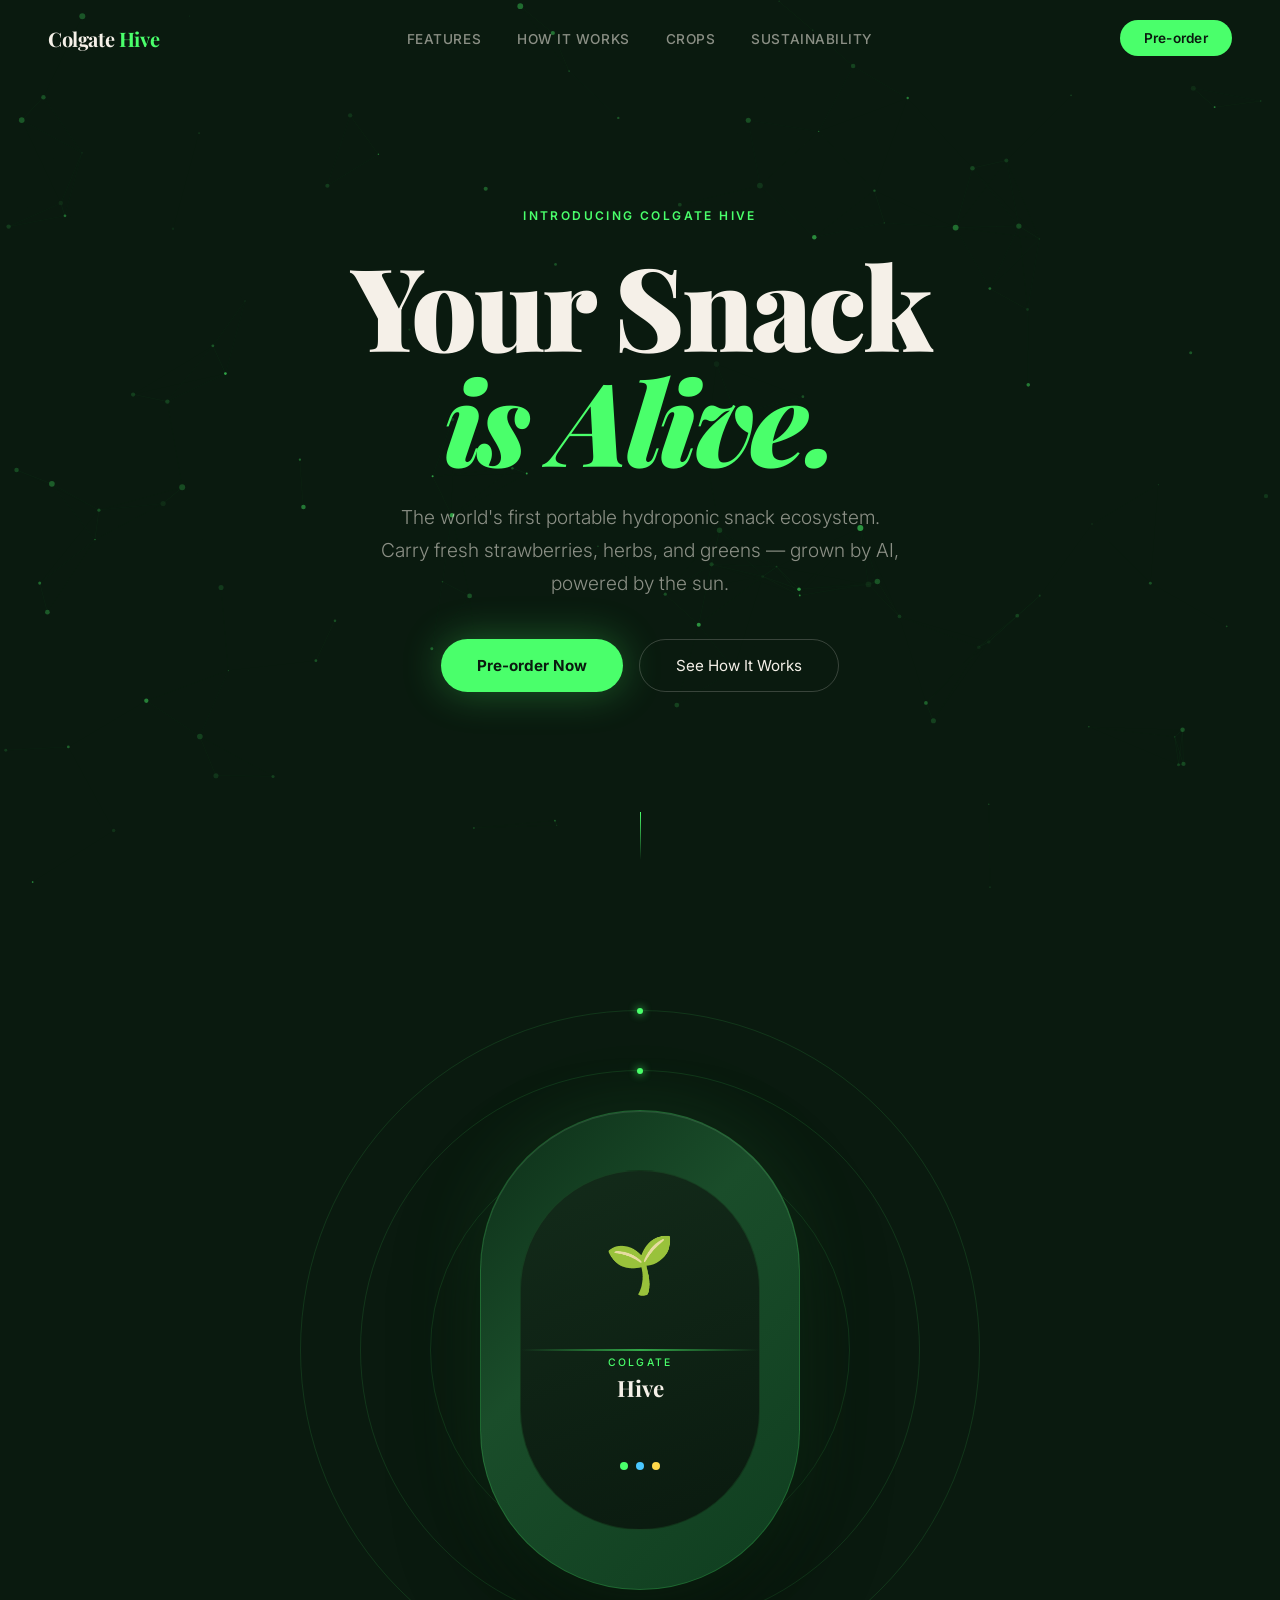
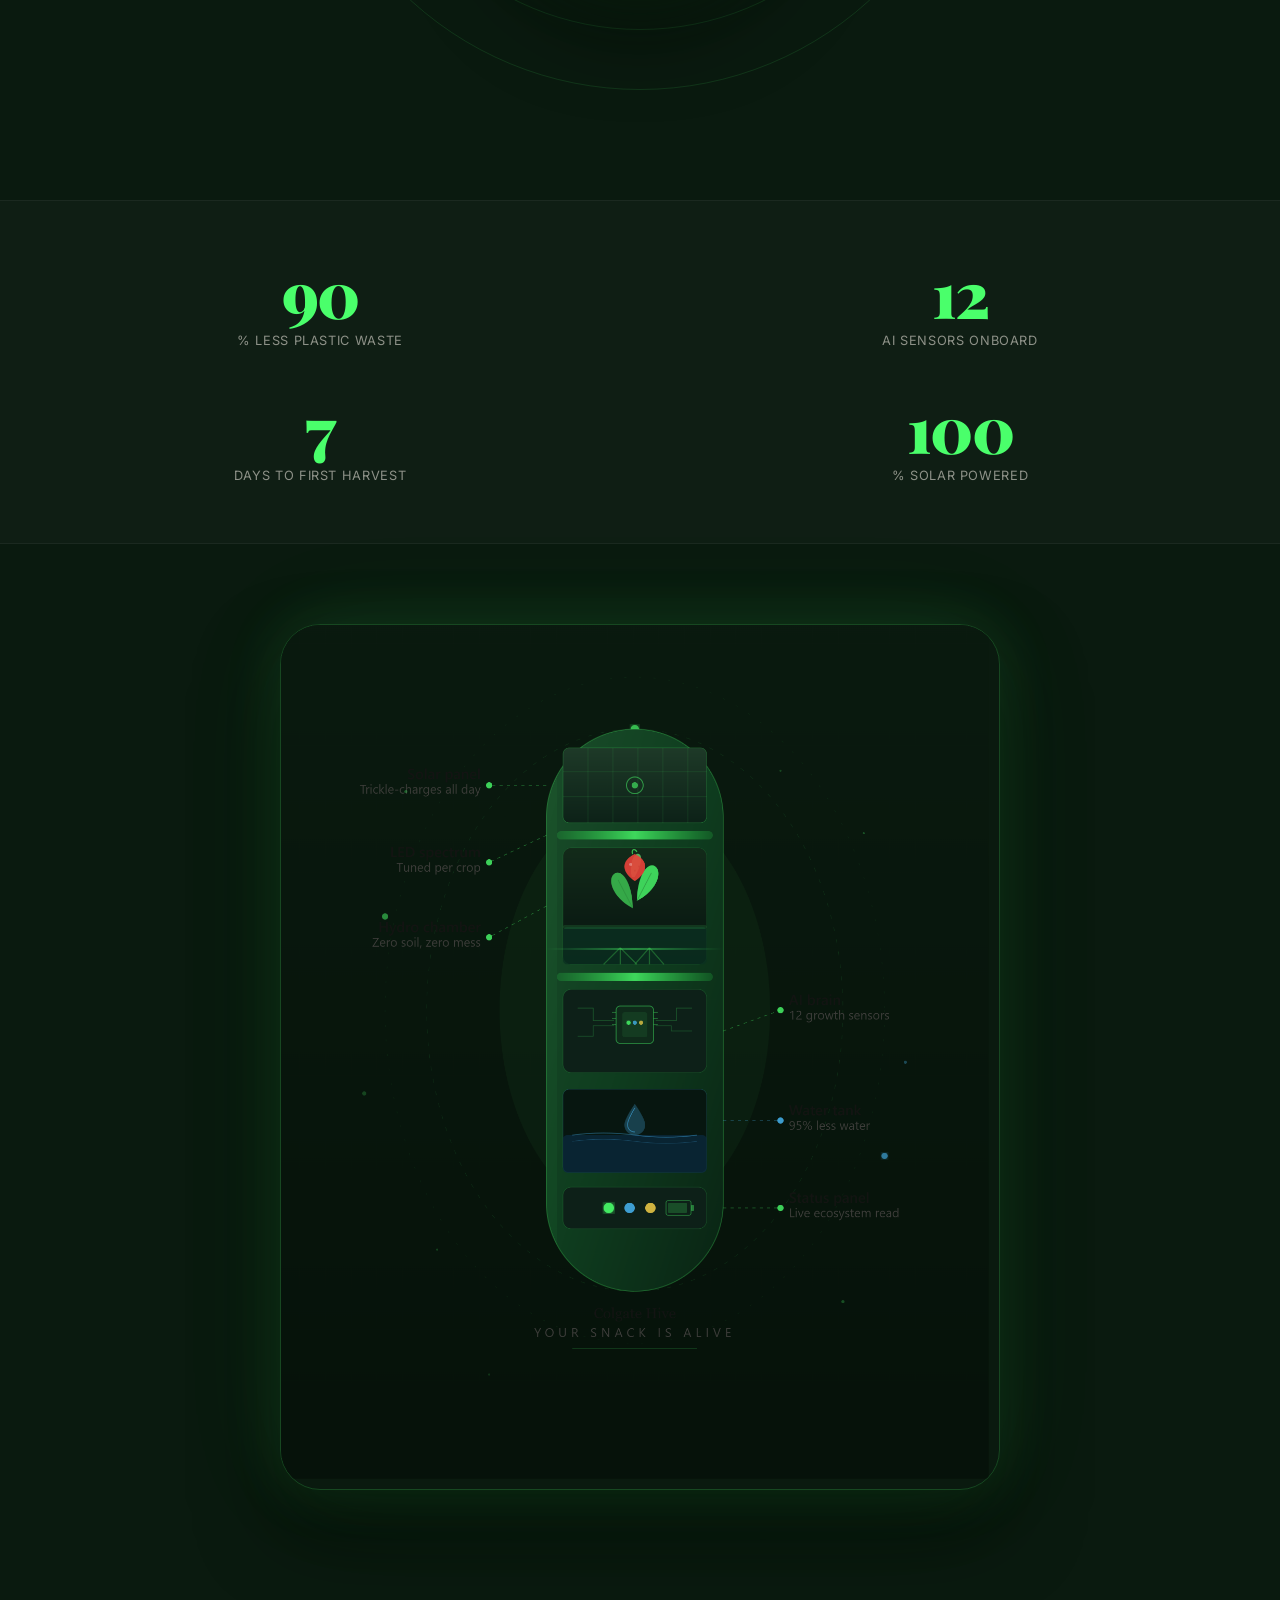
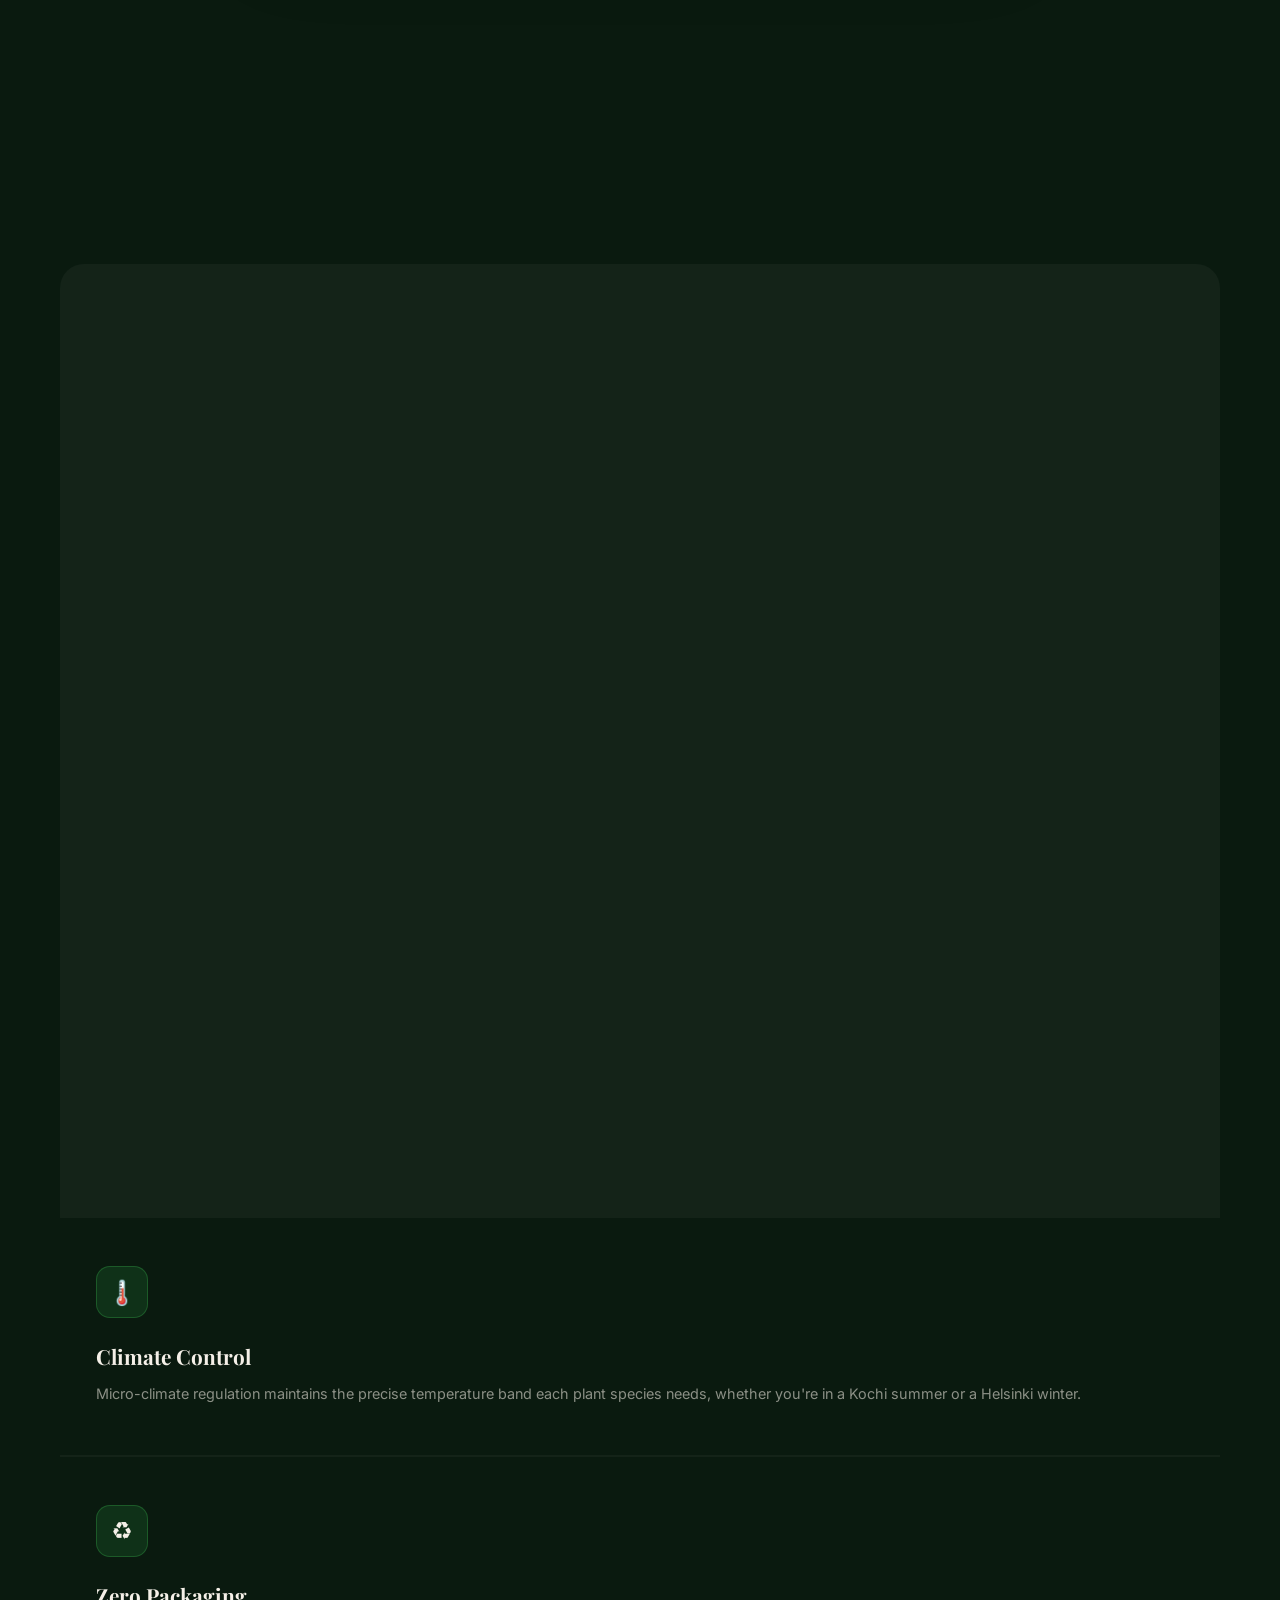
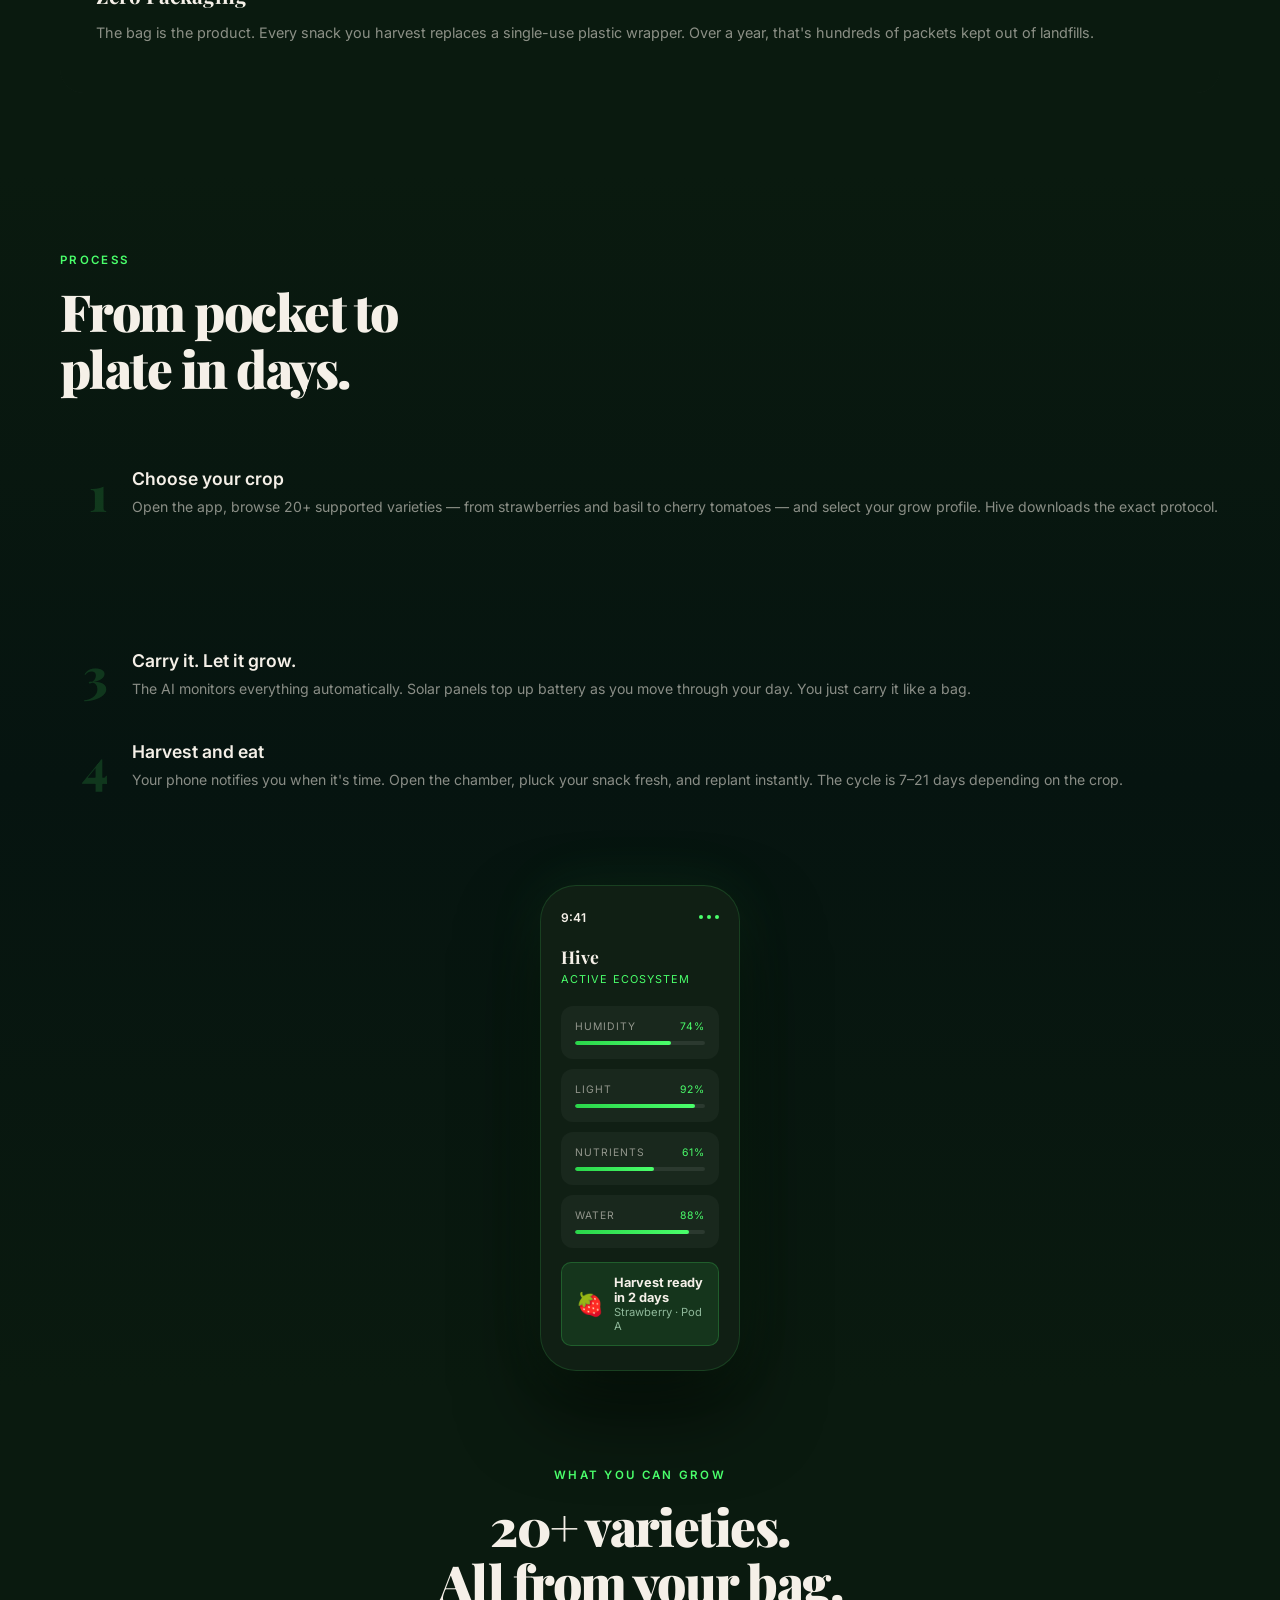
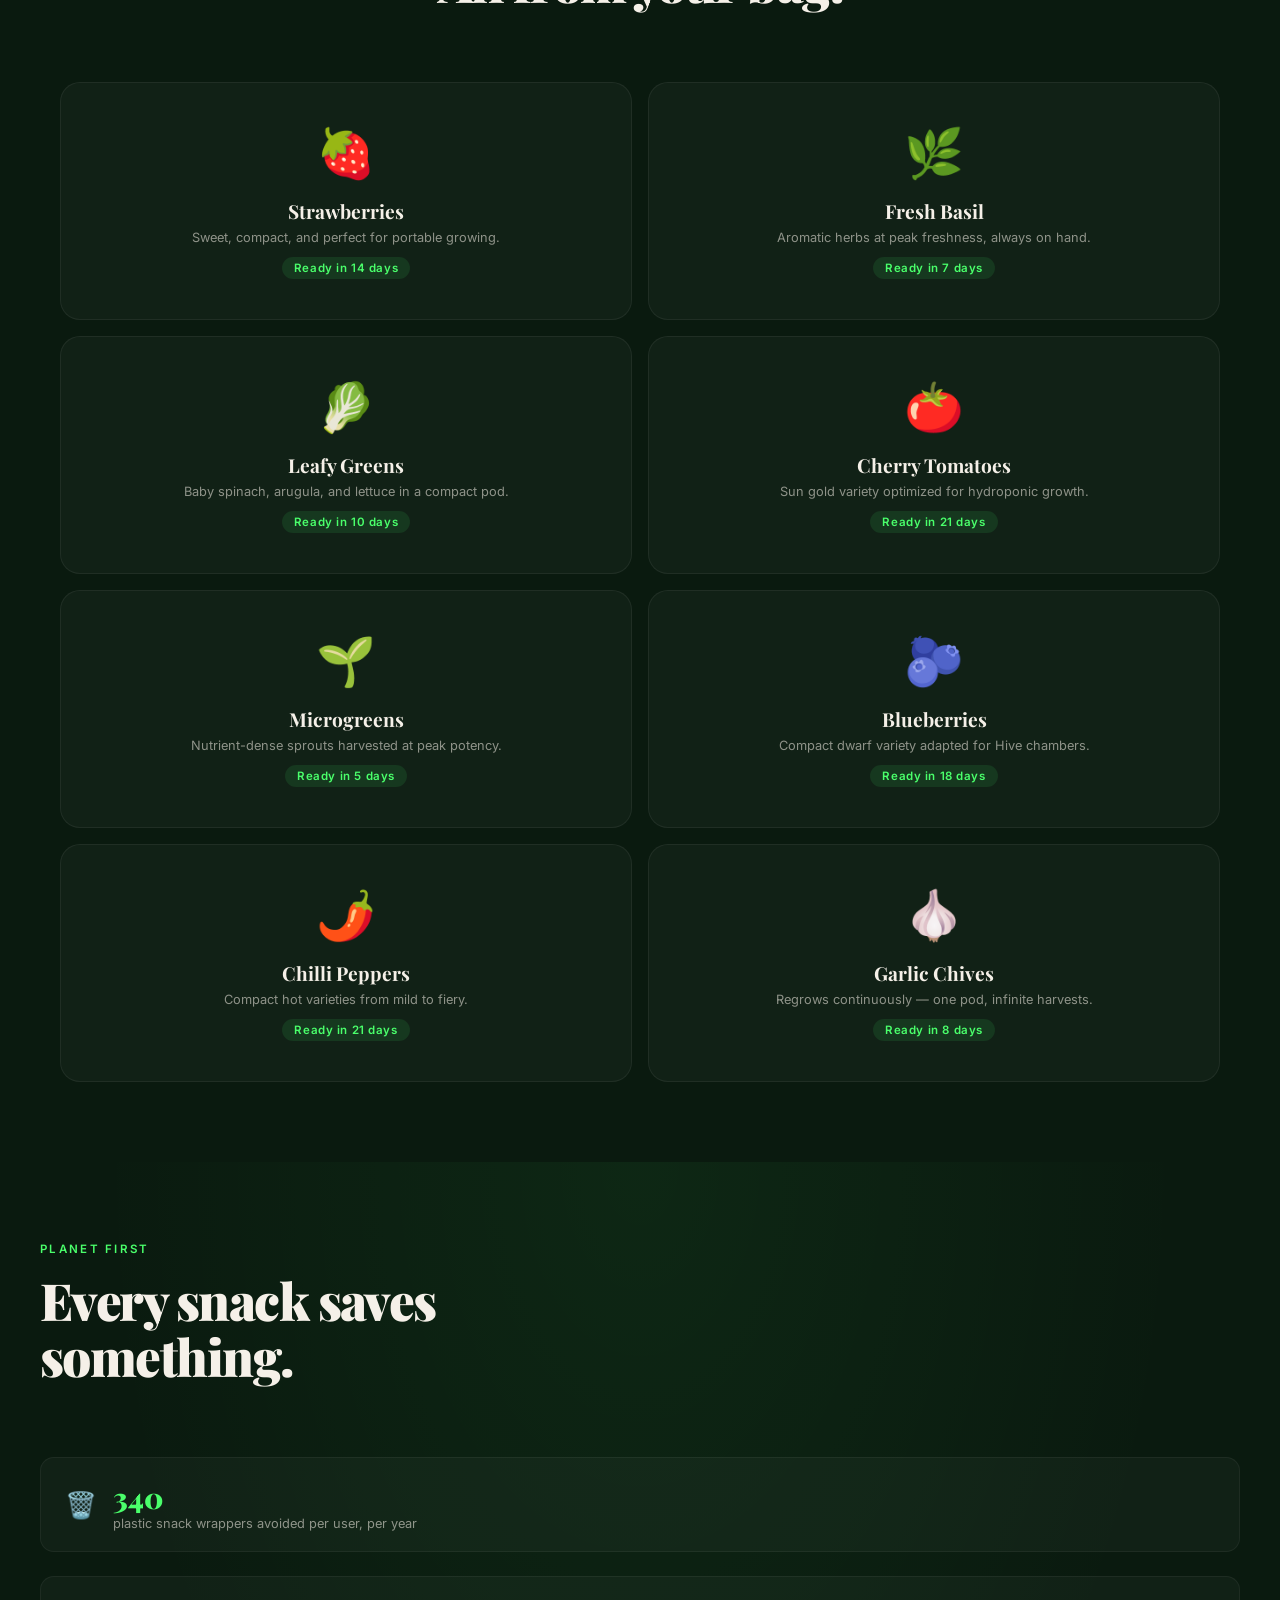
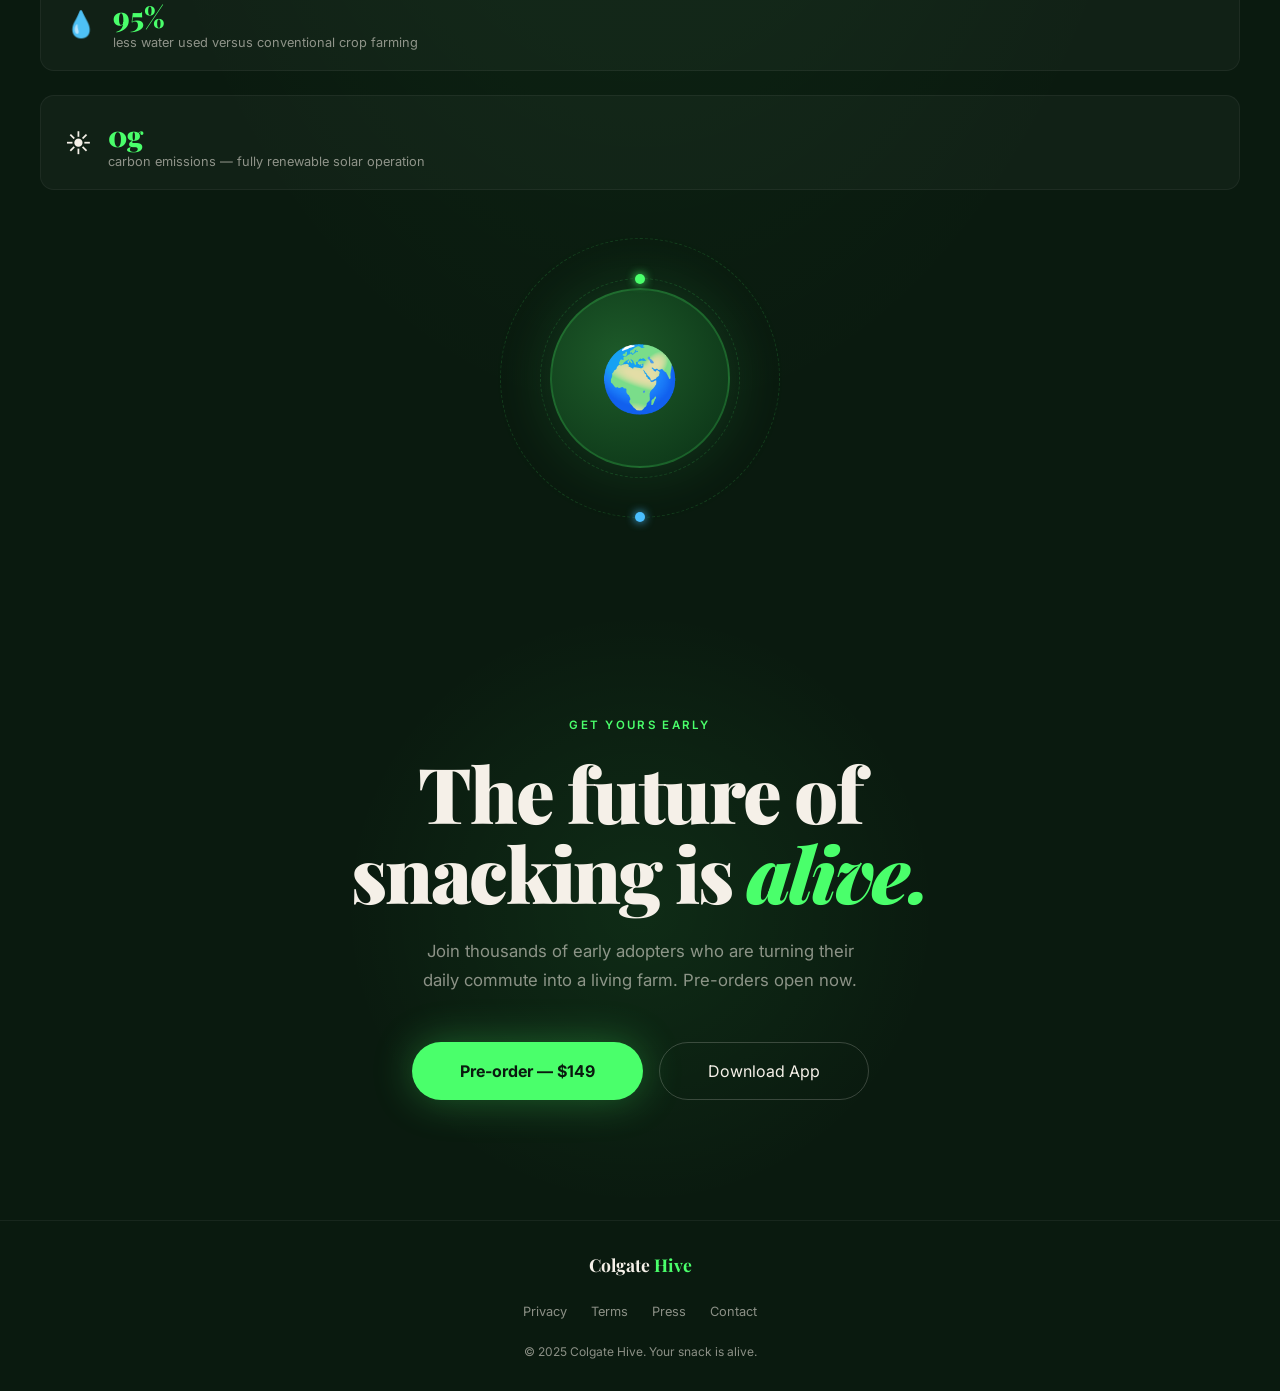
==== commit a8a93c7d: "modified" ====
--- a/index.html
+++ b/index.html
@@ -1,291 +1,447 @@
-<!DOCTYPE html>
+<!doctype html>
 <html lang="en">
-<head>
-  <meta charset="UTF-8" />
-  <meta name="viewport" content="width=device-width, initial-scale=1.0"/>
-  <title>Colgate Hive – Your Snack is Alive</title>
-  <link href="https://fonts.googleapis.com/css2?family=Playfair+Display:wght@400;700;900&family=Inter:wght@300;400;500;600&display=swap" rel="stylesheet"/>
-  <link rel="stylesheet" href="style.css"/>
-</head>
-<body>
-
-<div class="cursor" id="cursor"></div>
-<div class="cursor-ring" id="cursor-ring"></div>
-
-<!-- NAV -->
-<nav id="nav">
-  <a href="#" class="nav-logo">Colgate <span>Hive</span></a>
-  <ul class="nav-links" id="nav-links">
-    <li><a href="#features">Features</a></li>
-    <li><a href="#how-wrapper">How It Works</a></li>
-    <li><a href="#crops">Crops</a></li>
-    <li><a href="#sustain">Sustainability</a></li>
-  </ul>
-  <button class="nav-cta" id="nav-cta-btn">Pre-order</button>
-  <button class="hamburger" id="hamburger" aria-label="Toggle menu">
-    <span></span><span></span><span></span>
-  </button>
-</nav>
-
-<!-- HERO -->
-<section id="hero">
-  <canvas id="canvas-bg"></canvas>
-  <p class="hero-eyebrow">Introducing Colgate Hive</p>
-  <h1 class="hero-headline">Your Snack<em>is Alive.</em></h1>
-  <p class="hero-sub">The world's first portable hydroponic snack ecosystem. Carry fresh strawberries, herbs, and greens — grown by AI, powered by the sun.</p>
-  <div class="hero-actions">
-    <button class="btn-primary" id="hero-preorder-btn">Pre-order Now</button>
-    <button class="btn-ghost" id="hero-learn-btn">See How It Works</button>
-  </div>
-  <div class="scroll-hint">
-    <span>Explore</span>
-    <div class="scroll-line"></div>
-  </div>
-</section>
-
-<!-- PRODUCT REVEAL -->
-<section id="product-reveal">
-  <div class="product-stage">
-    <div class="ring-orbit"><div class="orbit-dot"></div></div>
-    <div class="ring-orbit"><div class="orbit-dot"></div></div>
-    <div class="ring-orbit"><div class="orbit-dot"></div></div>
-    <div class="product-orb">
-      <div class="orb-inner">
-        <div class="orb-scan"></div>
-        <div class="plant-emoji">🌱</div>
-        <div class="hive-label">
-          <small>Colgate</small>
-          Hive
-        </div>
-        <div class="status-dots">
-          <div class="sdot"></div>
-          <div class="sdot"></div>
-          <div class="sdot"></div>
-        </div>
-      </div>
+  <head>
+    <meta charset="UTF-8" />
+    <meta name="viewport" content="width=device-width, initial-scale=1.0" />
+    <title>Colgate Hive – Your Snack is Alive</title>
+    <link
+      href="https://fonts.googleapis.com/css2?family=Playfair+Display:wght@400;700;900&family=Inter:wght@300;400;500;600&display=swap"
+      rel="stylesheet"
+    />
+    <link rel="stylesheet" href="style.css" />
+  </head>
+  <body>
+    <div class="cursor" id="cursor"></div>
+    <div class="cursor-ring" id="cursor-ring"></div>
+
+    <!-- NAV -->
+    <nav id="nav">
+      <a href="#" class="nav-logo">Colgate <span>Hive</span></a>
+      <ul class="nav-links" id="nav-links">
+        <li><a href="#features">Features</a></li>
+        <li><a href="#how-wrapper">How It Works</a></li>
+        <li><a href="#crops">Crops</a></li>
+        <li><a href="#sustain">Sustainability</a></li>
+      </ul>
+      <button class="nav-cta" id="nav-cta-btn">Pre-order</button>
+      <button class="hamburger" id="hamburger" aria-label="Toggle menu">
+        <span></span><span></span><span></span>
+      </button>
+    </nav>
+
+    <!-- HERO -->
+    <section id="hero">
+      <canvas id="canvas-bg"></canvas>
+      <p class="hero-eyebrow">Introducing Colgate Hive</p>
+      <h1 class="hero-headline">Your Snack<em>is Alive.</em></h1>
+      <p class="hero-sub">
+        The world's first portable hydroponic snack ecosystem. Carry fresh
+        strawberries, herbs, and greens — grown by AI, powered by the sun.
+      </p>
+      <div class="hero-actions">
+        <button class="btn-primary" id="hero-preorder-btn">
+          Pre-order Now
+        </button>
+        <button class="btn-ghost" id="hero-learn-btn">See How It Works</button>
+      </div>
+      <div class="scroll-hint">
+        <div class="scroll-line"></div>
+      </div>
+    </section>
+
+    <!-- PRODUCT REVEAL -->
+    <section id="product-reveal">
+      <div class="product-stage">
+        <div class="ring-orbit"><div class="orbit-dot"></div></div>
+        <div class="ring-orbit"><div class="orbit-dot"></div></div>
+        <div class="ring-orbit"><div class="orbit-dot"></div></div>
+        <div class="product-orb">
+          <div class="orb-inner">
+            <div class="orb-scan"></div>
+            <div class="plant-emoji">🌱</div>
+            <div class="hive-label">
+              <small>Colgate</small>
+              Hive
+            </div>
+            <div class="status-dots">
+              <div class="sdot"></div>
+              <div class="sdot"></div>
+              <div class="sdot"></div>
+            </div>
+          </div>
+        </div>
+        <div class="product-caption">
+          <div class="caption-item" id="cap1">
+            <div class="caption-dot"></div>
+            <div class="caption-text">
+              <strong>Solar Panel</strong>Trickle-charges all day
+            </div>
+          </div>
+          <div class="caption-item" id="cap2">
+            <div class="caption-dot"></div>
+            <div class="caption-text">
+              <strong>AI Brain</strong>Monitors 12 growth factors
+            </div>
+          </div>
+          <div class="caption-item" id="cap3">
+            <div class="caption-dot"></div>
+            <div class="caption-text">
+              <strong>Hydro Chamber</strong>Zero soil, zero mess
+            </div>
+          </div>
+          <div class="caption-item" id="cap4">
+            <div class="caption-dot"></div>
+            <div class="caption-text">
+              <strong>LED Spectrum</strong>Tuned for each crop
+            </div>
+          </div>
+        </div>
+      </div>
+    </section>
+
+    <!-- STATS -->
+    <section id="stats">
+      <div class="stat-item reveal">
+        <div class="stat-number" data-target="90">0</div>
+        <div class="stat-label">% Less plastic waste</div>
+      </div>
+      <div class="stat-item reveal reveal-delay-1">
+        <div class="stat-number" data-target="12">0</div>
+        <div class="stat-label">AI sensors onboard</div>
+      </div>
+      <div class="stat-item reveal reveal-delay-2">
+        <div class="stat-number" data-target="7">0</div>
+        <div class="stat-label">Days to first harvest</div>
+      </div>
+      <div class="stat-item reveal reveal-delay-3">
+        <div class="stat-number" data-target="100">0</div>
+        <div class="stat-label">% Solar powered</div>
+      </div>
+    </section>
+    <div>
+      <img
+        src="colgate_hive_product (1).png"
+        alt="product demo"
+        id="imgproduct"
+      />
     </div>
-    <div class="product-caption">
-      <div class="caption-item" id="cap1">
-        <div class="caption-dot"></div>
-        <div class="caption-text"><strong>Solar Panel</strong>Trickle-charges all day</div>
-      </div>
-      <div class="caption-item" id="cap2">
-        <div class="caption-dot"></div>
-        <div class="caption-text"><strong>AI Brain</strong>Monitors 12 growth factors</div>
-      </div>
-      <div class="caption-item" id="cap3">
-        <div class="caption-dot"></div>
-        <div class="caption-text"><strong>Hydro Chamber</strong>Zero soil, zero mess</div>
-      </div>
-      <div class="caption-item" id="cap4">
-        <div class="caption-dot"></div>
-        <div class="caption-text"><strong>LED Spectrum</strong>Tuned for each crop</div>
-      </div>
-    </div>
-  </div>
-</section>
-
-<!-- STATS -->
-<section id="stats">
-  <div class="stat-item reveal">
-    <div class="stat-number" data-target="90">0</div>
-    <div class="stat-label">% Less plastic waste</div>
-  </div>
-  <div class="stat-item reveal reveal-delay-1">
-    <div class="stat-number" data-target="12">0</div>
-    <div class="stat-label">AI sensors onboard</div>
-  </div>
-  <div class="stat-item reveal reveal-delay-2">
-    <div class="stat-number" data-target="7">0</div>
-    <div class="stat-label">Days to first harvest</div>
-  </div>
-  <div class="stat-item reveal reveal-delay-3">
-    <div class="stat-number" data-target="100">0</div>
-    <div class="stat-label">% Solar powered</div>
-  </div>
-</section>
-
-<!-- FEATURES -->
-<section id="features">
-  <p class="section-eyebrow reveal">Built different</p>
-  <h2 class="section-headline reveal">Technology that<br>thinks, grows, feeds.</h2>
-  <div class="features-grid">
-    <div class="feature-card reveal">
-      <div class="feature-icon">☀️</div>
-      <h3 class="feature-title">Solar Harvest Energy</h3>
-      <p class="feature-desc">Integrated photovoltaic cells convert ambient and direct light into clean energy — enough to run the entire ecosystem on just a few hours of sunlight.</p>
-    </div>
-    <div class="feature-card reveal reveal-delay-1">
-      <div class="feature-icon">🧠</div>
-      <h3 class="feature-title">AI Growth Engine</h3>
-      <p class="feature-desc">Twelve embedded sensors feed real-time data to an onboard neural model that autonomously adjusts lighting spectrum, nutrient dosing, and humidity cycles.</p>
-    </div>
-    <div class="feature-card reveal reveal-delay-2">
-      <div class="feature-icon">💧</div>
-      <h3 class="feature-title">Closed-Loop Hydroponics</h3>
-      <p class="feature-desc">A recirculating water system uses up to 95% less water than conventional soil farming. No dirt. No mess. Just thriving roots and clean produce.</p>
-    </div>
-    <div class="feature-card reveal reveal-delay-1">
-      <div class="feature-icon">📱</div>
-      <h3 class="feature-title">Companion App</h3>
-      <p class="feature-desc">Monitor crop health, get harvest notifications, and swap grow profiles — all from your phone. The app speaks plant so you don't have to.</p>
-    </div>
-    <div class="feature-card reveal reveal-delay-2">
-      <div class="feature-icon">🌡️</div>
-      <h3 class="feature-title">Climate Control</h3>
-      <p class="feature-desc">Micro-climate regulation maintains the precise temperature band each plant species needs, whether you're in a Kochi summer or a Helsinki winter.</p>
-    </div>
-    <div class="feature-card reveal reveal-delay-3">
-      <div class="feature-icon">♻️</div>
-      <h3 class="feature-title">Zero Packaging</h3>
-      <p class="feature-desc">The bag is the product. Every snack you harvest replaces a single-use plastic wrapper. Over a year, that's hundreds of packets kept out of landfills.</p>
-    </div>
-  </div>
-</section>
-
-<!-- HOW IT WORKS -->
-<section id="how-wrapper">
-  <div id="how">
-    <p class="section-eyebrow reveal">Process</p>
-    <h2 class="section-headline reveal">From pocket to<br>plate in days.</h2>
-    <div class="steps">
-      <div class="steps-list">
-        <div class="step">
-          <div class="step-num">1</div>
-          <div class="step-content">
-            <div class="step-title">Choose your crop</div>
-            <div class="step-text">Open the app, browse 20+ supported varieties — from strawberries and basil to cherry tomatoes — and select your grow profile. Hive downloads the exact protocol.</div>
-          </div>
-        </div>
-        <div class="step">
-          <div class="step-num">2</div>
-          <div class="step-content">
-            <div class="step-title">Drop in the seed pod</div>
-            <div class="step-text">Biodegradable seed capsules slot into the hydroponic chamber in seconds. Top up the water reservoir, close the lid, and you're done.</div>
-          </div>
-        </div>
-        <div class="step">
-          <div class="step-num">3</div>
-          <div class="step-content">
-            <div class="step-title">Carry it. Let it grow.</div>
-            <div class="step-text">The AI monitors everything automatically. Solar panels top up battery as you move through your day. You just carry it like a bag.</div>
-          </div>
-        </div>
-        <div class="step">
-          <div class="step-num">4</div>
-          <div class="step-content">
-            <div class="step-title">Harvest and eat</div>
-            <div class="step-text">Your phone notifies you when it's time. Open the chamber, pluck your snack fresh, and replant instantly. The cycle is 7–21 days depending on the crop.</div>
-          </div>
-        </div>
-      </div>
-      <div class="steps-visual reveal">
-        <div class="app-mockup">
-          <div class="app-bar">
-            <span class="app-time">9:41</span>
-            <div class="app-status"><span></span><span></span><span></span></div>
-          </div>
-          <div class="app-title">Hive</div>
-          <div class="app-sub">Active ecosystem</div>
-          <div class="app-gauge">
-            <div class="gauge-label">Humidity <span>74%</span></div>
-            <div class="gauge-bar"><div class="gauge-fill" style="width:74%"></div></div>
-          </div>
-          <div class="app-gauge">
-            <div class="gauge-label">Light <span>92%</span></div>
-            <div class="gauge-bar"><div class="gauge-fill" style="width:92%"></div></div>
-          </div>
-          <div class="app-gauge">
-            <div class="gauge-label">Nutrients <span>61%</span></div>
-            <div class="gauge-bar"><div class="gauge-fill" style="width:61%"></div></div>
-          </div>
-          <div class="app-gauge">
-            <div class="gauge-label">Water <span>88%</span></div>
-            <div class="gauge-bar"><div class="gauge-fill" style="width:88%"></div></div>
-          </div>
-          <div class="app-harvest">
-            <div class="harvest-icon">🍓</div>
-            <div class="harvest-text">
-              <strong>Harvest ready in 2 days</strong>
-              Strawberry · Pod A
-            </div>
-          </div>
-        </div>
-      </div>
-    </div>
-  </div>
-</section>
-
-<!-- CROPS -->
-<section id="crops">
-  <p class="section-eyebrow reveal">What you can grow</p>
-  <h2 class="section-headline crops-headline reveal">20+ varieties.<br>All from your bag.</h2>
-  <div class="crops-grid">
-    <div class="crop-card reveal"><span class="crop-emoji">🍓</span><div class="crop-name">Strawberries</div><div class="crop-info">Sweet, compact, and perfect for portable growing.</div><div class="crop-days">Ready in 14 days</div></div>
-    <div class="crop-card reveal reveal-delay-1"><span class="crop-emoji">🌿</span><div class="crop-name">Fresh Basil</div><div class="crop-info">Aromatic herbs at peak freshness, always on hand.</div><div class="crop-days">Ready in 7 days</div></div>
-    <div class="crop-card reveal reveal-delay-2"><span class="crop-emoji">🥬</span><div class="crop-name">Leafy Greens</div><div class="crop-info">Baby spinach, arugula, and lettuce in a compact pod.</div><div class="crop-days">Ready in 10 days</div></div>
-    <div class="crop-card reveal reveal-delay-3"><span class="crop-emoji">🍅</span><div class="crop-name">Cherry Tomatoes</div><div class="crop-info">Sun gold variety optimized for hydroponic growth.</div><div class="crop-days">Ready in 21 days</div></div>
-    <div class="crop-card reveal"><span class="crop-emoji">🌱</span><div class="crop-name">Microgreens</div><div class="crop-info">Nutrient-dense sprouts harvested at peak potency.</div><div class="crop-days">Ready in 5 days</div></div>
-    <div class="crop-card reveal reveal-delay-1"><span class="crop-emoji">🫐</span><div class="crop-name">Blueberries</div><div class="crop-info">Compact dwarf variety adapted for Hive chambers.</div><div class="crop-days">Ready in 18 days</div></div>
-    <div class="crop-card reveal reveal-delay-2"><span class="crop-emoji">🌶️</span><div class="crop-name">Chilli Peppers</div><div class="crop-info">Compact hot varieties from mild to fiery.</div><div class="crop-days">Ready in 21 days</div></div>
-    <div class="crop-card reveal reveal-delay-3"><span class="crop-emoji">🧄</span><div class="crop-name">Garlic Chives</div><div class="crop-info">Regrows continuously — one pod, infinite harvests.</div><div class="crop-days">Ready in 8 days</div></div>
-  </div>
-</section>
-
-<!-- SUSTAINABILITY -->
-<section id="sustain">
-  <div class="sustain-inner">
-    <div>
-      <p class="section-eyebrow reveal">Planet first</p>
-      <h2 class="section-headline reveal">Every snack saves<br>something.</h2>
-      <div class="sustain-impact">
-        <div class="impact-row reveal">
-          <div class="impact-icon">🗑️</div>
-          <div><div class="impact-stat">340</div><div class="impact-detail">plastic snack wrappers avoided per user, per year</div></div>
-        </div>
-        <div class="impact-row reveal reveal-delay-1">
-          <div class="impact-icon">💧</div>
-          <div><div class="impact-stat">95%</div><div class="impact-detail">less water used versus conventional crop farming</div></div>
-        </div>
-        <div class="impact-row reveal reveal-delay-2">
-          <div class="impact-icon">☀️</div>
-          <div><div class="impact-stat">0g</div><div class="impact-detail">carbon emissions — fully renewable solar operation</div></div>
-        </div>
-      </div>
-    </div>
-    <div class="sustain-visual reveal">
-      <div class="earth-ring">
-        <div class="earth-orbit"><div class="e-dot a"></div></div>
-        <div class="earth-orbit"><div class="e-dot b"></div></div>
-        <div class="earth-core">🌍</div>
-      </div>
-    </div>
-  </div>
-</section>
-
-<!-- CTA -->
-<section id="cta">
-  <p class="cta-eyebrow reveal">Get yours early</p>
-  <h2 class="cta-headline reveal">The future of<br>snacking is <em>alive.</em></h2>
-  <p class="cta-sub reveal">Join thousands of early adopters who are turning their daily commute into a living farm. Pre-orders open now.</p>
-  <div class="cta-actions reveal">
-    <button class="btn-primary btn-large">Pre-order — $149</button>
-    <button class="btn-ghost btn-large">Download App</button>
-  </div>
-</section>
-
-<!-- FOOTER -->
-<footer>
-  <div class="footer-logo">Colgate <span>Hive</span></div>
-  <ul class="footer-links">
-    <li><a href="#">Privacy</a></li>
-    <li><a href="#">Terms</a></li>
-    <li><a href="#">Press</a></li>
-    <li><a href="#">Contact</a></li>
-  </ul>
-  <p class="footer-copy">© 2025 Colgate Hive. Your snack is alive.</p>
-</footer>
-
-<script src="main.js"></script>
-</body>
+
+    <!-- FEATURES -->
+    <section id="features">
+      <p class="section-eyebrow reveal">Built different</p>
+      <h2 class="section-headline reveal">
+        Technology that<br />thinks, grows, feeds.
+      </h2>
+      <div class="features-grid">
+        <div class="feature-card reveal">
+          <div class="feature-icon">☀️</div>
+          <h3 class="feature-title">Solar Harvest Energy</h3>
+          <p class="feature-desc">
+            Integrated photovoltaic cells convert ambient and direct light into
+            clean energy — enough to run the entire ecosystem on just a few
+            hours of sunlight.
+          </p>
+        </div>
+        <div class="feature-card reveal reveal-delay-1">
+          <div class="feature-icon">🧠</div>
+          <h3 class="feature-title">AI Growth Engine</h3>
+          <p class="feature-desc">
+            Twelve embedded sensors feed real-time data to an onboard neural
+            model that autonomously adjusts lighting spectrum, nutrient dosing,
+            and humidity cycles.
+          </p>
+        </div>
+        <div class="feature-card reveal reveal-delay-2">
+          <div class="feature-icon">💧</div>
+          <h3 class="feature-title">Closed-Loop Hydroponics</h3>
+          <p class="feature-desc">
+            A recirculating water system uses up to 95% less water than
+            conventional soil farming. No dirt. No mess. Just thriving roots and
+            clean produce.
+          </p>
+        </div>
+        <div class="feature-card reveal reveal-delay-1">
+          <div class="feature-icon">📱</div>
+          <h3 class="feature-title">Companion App</h3>
+          <p class="feature-desc">
+            Monitor crop health, get harvest notifications, and swap grow
+            profiles — all from your phone. The app speaks plant so you don't
+            have to.
+          </p>
+        </div>
+        <div class="feature-card reveal reveal-delay-2">
+          <div class="feature-icon">🌡️</div>
+          <h3 class="feature-title">Climate Control</h3>
+          <p class="feature-desc">
+            Micro-climate regulation maintains the precise temperature band each
+            plant species needs, whether you're in a Kochi summer or a Helsinki
+            winter.
+          </p>
+        </div>
+        <div class="feature-card reveal reveal-delay-3">
+          <div class="feature-icon">♻️</div>
+          <h3 class="feature-title">Zero Packaging</h3>
+          <p class="feature-desc">
+            The bag is the product. Every snack you harvest replaces a
+            single-use plastic wrapper. Over a year, that's hundreds of packets
+            kept out of landfills.
+          </p>
+        </div>
+      </div>
+    </section>
+
+    <!-- HOW IT WORKS -->
+    <section id="how-wrapper">
+      <div id="how">
+        <p class="section-eyebrow reveal">Process</p>
+        <h2 class="section-headline reveal">
+          From pocket to<br />plate in days.
+        </h2>
+        <div class="steps">
+          <div class="steps-list">
+            <div class="step">
+              <div class="step-num">1</div>
+              <div class="step-content">
+                <div class="step-title">Choose your crop</div>
+                <div class="step-text">
+                  Open the app, browse 20+ supported varieties — from
+                  strawberries and basil to cherry tomatoes — and select your
+                  grow profile. Hive downloads the exact protocol.
+                </div>
+              </div>
+            </div>
+            <div class="step">
+              <div class="step-num">2</div>
+              <div class="step-content">
+                <div class="step-title">Drop in the seed pod</div>
+                <div class="step-text">
+                  Biodegradable seed capsules slot into the hydroponic chamber
+                  in seconds. Top up the water reservoir, close the lid, and
+                  you're done.
+                </div>
+              </div>
+            </div>
+            <div class="step">
+              <div class="step-num">3</div>
+              <div class="step-content">
+                <div class="step-title">Carry it. Let it grow.</div>
+                <div class="step-text">
+                  The AI monitors everything automatically. Solar panels top up
+                  battery as you move through your day. You just carry it like a
+                  bag.
+                </div>
+              </div>
+            </div>
+            <div class="step">
+              <div class="step-num">4</div>
+              <div class="step-content">
+                <div class="step-title">Harvest and eat</div>
+                <div class="step-text">
+                  Your phone notifies you when it's time. Open the chamber,
+                  pluck your snack fresh, and replant instantly. The cycle is
+                  7–21 days depending on the crop.
+                </div>
+              </div>
+            </div>
+          </div>
+          <br />
+          <br />
+          <br />
+          <div class="steps-visual reveal">
+            <div class="app-mockup">
+              <div class="app-bar">
+                <span class="app-time">9:41</span>
+                <div class="app-status">
+                  <span></span><span></span><span></span>
+                </div>
+              </div>
+              <div class="app-title">Hive</div>
+              <div class="app-sub">Active ecosystem</div>
+              <div class="app-gauge">
+                <div class="gauge-label">Humidity <span>74%</span></div>
+                <div class="gauge-bar">
+                  <div class="gauge-fill" style="width: 74%"></div>
+                </div>
+              </div>
+              <div class="app-gauge">
+                <div class="gauge-label">Light <span>92%</span></div>
+                <div class="gauge-bar">
+                  <div class="gauge-fill" style="width: 92%"></div>
+                </div>
+              </div>
+              <div class="app-gauge">
+                <div class="gauge-label">Nutrients <span>61%</span></div>
+                <div class="gauge-bar">
+                  <div class="gauge-fill" style="width: 61%"></div>
+                </div>
+              </div>
+              <div class="app-gauge">
+                <div class="gauge-label">Water <span>88%</span></div>
+                <div class="gauge-bar">
+                  <div class="gauge-fill" style="width: 88%"></div>
+                </div>
+              </div>
+              <div class="app-harvest">
+                <div class="harvest-icon">🍓</div>
+                <div class="harvest-text">
+                  <strong>Harvest ready in 2 days</strong>
+                  Strawberry · Pod A
+                </div>
+              </div>
+            </div>
+          </div>
+        </div>
+      </div>
+    </section>
+
+    <!-- CROPS -->
+    <section id="crops">
+      <p class="section-eyebrow reveal">What you can grow</p>
+      <h2 class="section-headline crops-headline reveal">
+        20+ varieties.<br />All from your bag.
+      </h2>
+      <div class="crops-grid">
+        <div class="crop-card reveal">
+          <span class="crop-emoji">🍓</span>
+          <div class="crop-name">Strawberries</div>
+          <div class="crop-info">
+            Sweet, compact, and perfect for portable growing.
+          </div>
+          <div class="crop-days">Ready in 14 days</div>
+        </div>
+        <div class="crop-card reveal reveal-delay-1">
+          <span class="crop-emoji">🌿</span>
+          <div class="crop-name">Fresh Basil</div>
+          <div class="crop-info">
+            Aromatic herbs at peak freshness, always on hand.
+          </div>
+          <div class="crop-days">Ready in 7 days</div>
+        </div>
+        <div class="crop-card reveal reveal-delay-2">
+          <span class="crop-emoji">🥬</span>
+          <div class="crop-name">Leafy Greens</div>
+          <div class="crop-info">
+            Baby spinach, arugula, and lettuce in a compact pod.
+          </div>
+          <div class="crop-days">Ready in 10 days</div>
+        </div>
+        <div class="crop-card reveal reveal-delay-3">
+          <span class="crop-emoji">🍅</span>
+          <div class="crop-name">Cherry Tomatoes</div>
+          <div class="crop-info">
+            Sun gold variety optimized for hydroponic growth.
+          </div>
+          <div class="crop-days">Ready in 21 days</div>
+        </div>
+        <div class="crop-card reveal">
+          <span class="crop-emoji">🌱</span>
+          <div class="crop-name">Microgreens</div>
+          <div class="crop-info">
+            Nutrient-dense sprouts harvested at peak potency.
+          </div>
+          <div class="crop-days">Ready in 5 days</div>
+        </div>
+        <div class="crop-card reveal reveal-delay-1">
+          <span class="crop-emoji">🫐</span>
+          <div class="crop-name">Blueberries</div>
+          <div class="crop-info">
+            Compact dwarf variety adapted for Hive chambers.
+          </div>
+          <div class="crop-days">Ready in 18 days</div>
+        </div>
+        <div class="crop-card reveal reveal-delay-2">
+          <span class="crop-emoji">🌶️</span>
+          <div class="crop-name">Chilli Peppers</div>
+          <div class="crop-info">Compact hot varieties from mild to fiery.</div>
+          <div class="crop-days">Ready in 21 days</div>
+        </div>
+        <div class="crop-card reveal reveal-delay-3">
+          <span class="crop-emoji">🧄</span>
+          <div class="crop-name">Garlic Chives</div>
+          <div class="crop-info">
+            Regrows continuously — one pod, infinite harvests.
+          </div>
+          <div class="crop-days">Ready in 8 days</div>
+        </div>
+      </div>
+    </section>
+
+    <!-- SUSTAINABILITY -->
+    <section id="sustain">
+      <div class="sustain-inner">
+        <div>
+          <p class="section-eyebrow reveal">Planet first</p>
+          <h2 class="section-headline reveal">
+            Every snack saves<br />something.
+          </h2>
+          <div class="sustain-impact">
+            <div class="impact-row reveal">
+              <div class="impact-icon">🗑️</div>
+              <div>
+                <div class="impact-stat">340</div>
+                <div class="impact-detail">
+                  plastic snack wrappers avoided per user, per year
+                </div>
+              </div>
+            </div>
+            <div class="impact-row reveal reveal-delay-1">
+              <div class="impact-icon">💧</div>
+              <div>
+                <div class="impact-stat">95%</div>
+                <div class="impact-detail">
+                  less water used versus conventional crop farming
+                </div>
+              </div>
+            </div>
+            <div class="impact-row reveal reveal-delay-2">
+              <div class="impact-icon">☀️</div>
+              <div>
+                <div class="impact-stat">0g</div>
+                <div class="impact-detail">
+                  carbon emissions — fully renewable solar operation
+                </div>
+              </div>
+            </div>
+          </div>
+        </div>
+        <div class="sustain-visual reveal">
+          <div class="earth-ring">
+            <div class="earth-orbit"><div class="e-dot a"></div></div>
+            <div class="earth-orbit"><div class="e-dot b"></div></div>
+            <div class="earth-core">🌍</div>
+          </div>
+        </div>
+      </div>
+    </section>
+
+    <!-- CTA -->
+    <section id="cta">
+      <p class="cta-eyebrow reveal">Get yours early</p>
+      <h2 class="cta-headline reveal">
+        The future of<br />snacking is <em>alive.</em>
+      </h2>
+      <p class="cta-sub reveal">
+        Join thousands of early adopters who are turning their daily commute
+        into a living farm. Pre-orders open now.
+      </p>
+      <div class="cta-actions reveal">
+        <button class="btn-primary btn-large">Pre-order — $149</button>
+        <button class="btn-ghost btn-large">Download App</button>
+      </div>
+    </section>
+
+    <!-- FOOTER -->
+    <footer>
+      <div class="footer-logo">Colgate <span>Hive</span></div>
+      <ul class="footer-links">
+        <li><a href="#">Privacy</a></li>
+        <li><a href="#">Terms</a></li>
+        <li><a href="#">Press</a></li>
+        <li><a href="#">Contact</a></li>
+      </ul>
+      <p class="footer-copy">© 2025 Colgate Hive. Your snack is alive.</p>
+    </footer>
+
+    <script src="main.js"></script>
+  </body>
 </html>
--- a/style.css
+++ b/style.css
@@ -2,7 +2,9 @@
    COLGATE HIVE — STYLESHEET
    ============================================================ */
 
-*, *::before, *::after {
+*,
+*::before,
+*::after {
   margin: 0;
   padding: 0;
   box-sizing: border-box;
@@ -10,16 +12,16 @@
 
 /* ---------- DESIGN TOKENS ---------- */
 :root {
-  --night:      #0A1A0F;
-  --deep:       #06120A;
-  --green:      #4AFF6B;
-  --green-dim:  #2AD64A;
+  --night: #0a1a0f;
+  --deep: #06120a;
+  --green: #4aff6b;
+  --green-dim: #2ad64a;
   --green-glow: rgba(74, 255, 107, 0.15);
-  --cream:      #F5F0E8;
-  --sage:       #8FB89A;
+  --cream: #f5f0e8;
+  --sage: #8fb89a;
   --text-muted: rgba(245, 240, 232, 0.55);
-  --font-display: 'Playfair Display', Georgia, serif;
-  --font-body:    'Inter', system-ui, sans-serif;
+  --font-display: "Playfair Display", Georgia, serif;
+  --font-body: "Inter", system-ui, sans-serif;
 }
 
 html {
@@ -45,7 +47,9 @@
   border-radius: 50%;
   pointer-events: none;
   z-index: 9999;
-  transition: transform 0.15s ease, opacity 0.2s;
+  transition:
+    transform 0.15s ease,
+    opacity 0.2s;
   mix-blend-mode: screen;
   /* Hide until JS positions it to prevent (0,0) flash */
   opacity: 0;
@@ -59,7 +63,11 @@
   border-radius: 50%;
   pointer-events: none;
   z-index: 9998;
-  transition: transform 0.4s ease, width 0.3s, height 0.3s, opacity 0.3s;
+  transition:
+    transform 0.4s ease,
+    width 0.3s,
+    height 0.3s,
+    opacity 0.3s;
   /* Hide until JS positions it */
   opacity: 0;
 }
@@ -83,7 +91,9 @@
   align-items: center;
   justify-content: space-between;
   padding: 20px 48px;
-  transition: background 0.5s, backdrop-filter 0.5s;
+  transition:
+    background 0.5s,
+    backdrop-filter 0.5s;
 }
 
 nav.scrolled {
@@ -100,8 +110,21 @@
   letter-spacing: -0.02em;
   text-decoration: none;
 }
-
-.nav-logo span { color: var(--green); }
+#imgproduct {
+  display: block;
+  margin: 80px auto;
+  width: min(720px, 90vw);
+  border-radius: 40px;
+  border: 1px solid rgba(74, 255, 107, 0.2);
+  box-shadow:
+    0 0 60px rgba(74, 255, 107, 0.12),
+    0 0 120px rgba(74, 255, 107, 0.06),
+    0 40px 80px rgba(0, 0, 0, 0.5);
+  animation: floatOrb 6s ease-in-out infinite;
+}
+.nav-logo span {
+  color: var(--green);
+}
 
 .nav-links {
   display: flex;
@@ -119,7 +142,9 @@
   transition: color 0.2s;
 }
 
-.nav-links a:hover { color: var(--green); }
+.nav-links a:hover {
+  color: var(--green);
+}
 
 .nav-cta {
   background: var(--green);
@@ -131,12 +156,14 @@
   font-weight: 600;
   font-size: 0.85rem;
   cursor: pointer;
-  transition: background 0.2s, transform 0.2s;
+  transition:
+    background 0.2s,
+    transform 0.2s;
   letter-spacing: 0.02em;
 }
 
 .nav-cta:hover {
-  background: #6BFFAA;
+  background: #6bffaa;
   transform: scale(1.04);
 }
 
@@ -153,7 +180,9 @@
   font-size: 0.95rem;
   border: none;
   cursor: pointer;
-  transition: transform 0.2s, box-shadow 0.2s;
+  transition:
+    transform 0.2s,
+    box-shadow 0.2s;
   box-shadow: 0 0 40px rgba(74, 255, 107, 0.3);
 }
 
@@ -171,7 +200,9 @@
   font-family: var(--font-body);
   font-size: 0.95rem;
   cursor: pointer;
-  transition: border-color 0.2s, color 0.2s;
+  transition:
+    border-color 0.2s,
+    color 0.2s;
 }
 
 .btn-ghost:hover {
@@ -225,7 +256,7 @@
   font-family: var(--font-display);
   font-size: clamp(3rem, 9vw, 8rem);
   font-weight: 900;
-  line-height: 1.0;
+  line-height: 1;
   letter-spacing: -0.03em;
   color: var(--cream);
   opacity: 0;
@@ -381,8 +412,14 @@
   animation: pulse 2s infinite;
 }
 
-.sdot:nth-child(2) { animation-delay: 0.3s; background: #4AC8FF; }
-.sdot:nth-child(3) { animation-delay: 0.6s; background: #FFD84A; }
+.sdot:nth-child(2) {
+  animation-delay: 0.3s;
+  background: #4ac8ff;
+}
+.sdot:nth-child(3) {
+  animation-delay: 0.6s;
+  background: #ffd84a;
+}
 
 .orb-scan {
   position: absolute;
@@ -400,9 +437,21 @@
   animation: rotateRing 20s linear infinite;
 }
 
-.ring-orbit:nth-child(1) { width: 420px; height: 420px; }
-.ring-orbit:nth-child(2) { width: 560px; height: 560px; animation-duration: 30s; animation-direction: reverse; }
-.ring-orbit:nth-child(3) { width: 680px; height: 680px; animation-duration: 40s; }
+.ring-orbit:nth-child(1) {
+  width: 420px;
+  height: 420px;
+}
+.ring-orbit:nth-child(2) {
+  width: 560px;
+  height: 560px;
+  animation-duration: 30s;
+  animation-direction: reverse;
+}
+.ring-orbit:nth-child(3) {
+  width: 680px;
+  height: 680px;
+  animation-duration: 40s;
+}
 
 .orbit-dot {
   position: absolute;
@@ -468,7 +517,9 @@
   background: rgba(255, 255, 255, 0.02);
 }
 
-.stat-item { text-align: center; }
+.stat-item {
+  text-align: center;
+}
 
 .stat-number {
   font-family: var(--font-display);
@@ -536,16 +587,24 @@
 }
 
 .feature-card::before {
-  content: '';
+  content: "";
   position: absolute;
   inset: 0;
-  background: radial-gradient(circle at 0% 0%, var(--green-glow), transparent 60%);
+  background: radial-gradient(
+    circle at 0% 0%,
+    var(--green-glow),
+    transparent 60%
+  );
   opacity: 0;
   transition: opacity 0.4s;
 }
 
-.feature-card:hover::before { opacity: 1; }
-.feature-card:hover { background: rgba(74, 255, 107, 0.03); }
+.feature-card:hover::before {
+  opacity: 1;
+}
+.feature-card:hover {
+  background: rgba(74, 255, 107, 0.03);
+}
 
 .feature-icon {
   width: 52px;
@@ -561,7 +620,9 @@
   transition: background 0.3s;
 }
 
-.feature-card:hover .feature-icon { background: rgba(74, 255, 107, 0.2); }
+.feature-card:hover .feature-icon {
+  background: rgba(74, 255, 107, 0.2);
+}
 
 .feature-title {
   font-family: var(--font-display);
@@ -610,7 +671,9 @@
   align-items: flex-start;
   opacity: 0;
   transform: translateX(-30px);
-  transition: opacity 0.6s, transform 0.6s;
+  transition:
+    opacity 0.6s,
+    transform 0.6s;
 }
 
 .step.visible {
@@ -657,7 +720,9 @@
   border-radius: 36px;
   border: 1px solid rgba(74, 255, 107, 0.15);
   padding: 24px 20px;
-  box-shadow: 0 40px 80px rgba(0, 0, 0, 0.6), 0 0 60px rgba(74, 255, 107, 0.08);
+  box-shadow:
+    0 40px 80px rgba(0, 0, 0, 0.6),
+    0 0 60px rgba(74, 255, 107, 0.08);
   animation: floatOrb 5s ease-in-out infinite;
 }
 
@@ -718,7 +783,9 @@
   justify-content: space-between;
 }
 
-.gauge-label span { color: var(--green); }
+.gauge-label span {
+  color: var(--green);
+}
 
 .gauge-bar {
   height: 4px;
@@ -744,7 +811,9 @@
   gap: 10px;
 }
 
-.harvest-icon { font-size: 1.4rem; }
+.harvest-icon {
+  font-size: 1.4rem;
+}
 
 .harvest-text {
   font-size: 0.7rem;
@@ -783,7 +852,10 @@
   border: 1px solid rgba(255, 255, 255, 0.06);
   border-radius: 20px;
   padding: 40px 24px;
-  transition: transform 0.3s, border-color 0.3s, background 0.3s;
+  transition:
+    transform 0.3s,
+    border-color 0.3s,
+    background 0.3s;
   cursor: default;
 }
 
@@ -828,7 +900,11 @@
    ============================================================ */
 #sustain {
   padding: 140px 48px;
-  background: radial-gradient(ellipse at 50% 0%, rgba(74, 255, 107, 0.06) 0%, transparent 60%);
+  background: radial-gradient(
+    ellipse at 50% 0%,
+    rgba(74, 255, 107, 0.06) 0%,
+    transparent 60%
+  );
 }
 
 .sustain-inner {
@@ -858,9 +934,14 @@
   transition: border-color 0.3s;
 }
 
-.impact-row:hover { border-color: rgba(74, 255, 107, 0.2); }
-
-.impact-icon { font-size: 1.6rem; flex-shrink: 0; }
+.impact-row:hover {
+  border-color: rgba(74, 255, 107, 0.2);
+}
+
+.impact-icon {
+  font-size: 1.6rem;
+  flex-shrink: 0;
+}
 
 .impact-stat {
   font-family: var(--font-display);
@@ -909,8 +990,16 @@
   border: 1px dashed rgba(74, 255, 107, 0.15);
 }
 
-.earth-orbit:nth-child(1) { width: 280px; height: 280px; animation: rotateRing 15s linear infinite; }
-.earth-orbit:nth-child(2) { width: 380px; height: 380px; animation: rotateRing 25s linear infinite reverse; }
+.earth-orbit:nth-child(1) {
+  width: 280px;
+  height: 280px;
+  animation: rotateRing 15s linear infinite;
+}
+.earth-orbit:nth-child(2) {
+  width: 380px;
+  height: 380px;
+  animation: rotateRing 25s linear infinite reverse;
+}
 
 .e-dot {
   position: absolute;
@@ -923,8 +1012,16 @@
   box-shadow: 0 0 10px currentColor;
 }
 
-.e-dot.a { background: #4AFF6B; color: #4AFF6B; }
-.e-dot.b { background: #4ABEFF; color: #4ABEFF; top: auto; bottom: -5px; }
+.e-dot.a {
+  background: #4aff6b;
+  color: #4aff6b;
+}
+.e-dot.b {
+  background: #4abeff;
+  color: #4abeff;
+  top: auto;
+  bottom: -5px;
+}
 
 /* ============================================================
    CTA
@@ -937,12 +1034,16 @@
 }
 
 #cta::before {
-  content: '';
+  content: "";
   position: absolute;
   width: 600px;
   height: 600px;
   border-radius: 50%;
-  background: radial-gradient(circle, rgba(74, 255, 107, 0.08) 0%, transparent 70%);
+  background: radial-gradient(
+    circle,
+    rgba(74, 255, 107, 0.08) 0%,
+    transparent 70%
+  );
   top: 50%;
   left: 50%;
   transform: translate(-50%, -50%);
@@ -1008,7 +1109,9 @@
   font-size: 1.1rem;
 }
 
-.footer-logo span { color: var(--green); }
+.footer-logo span {
+  color: var(--green);
+}
 
 .footer-links {
   display: flex;
@@ -1023,7 +1126,9 @@
   transition: color 0.2s;
 }
 
-.footer-links a:hover { color: var(--cream); }
+.footer-links a:hover {
+  color: var(--cream);
+}
 
 .footer-copy {
   font-size: 0.75rem;
@@ -1036,7 +1141,9 @@
 .reveal {
   opacity: 0;
   transform: translateY(40px);
-  transition: opacity 0.7s ease, transform 0.7s ease;
+  transition:
+    opacity 0.7s ease,
+    transform 0.7s ease;
 }
 
 .reveal.visible {
@@ -1044,52 +1151,101 @@
   transform: translateY(0);
 }
 
-.reveal-delay-1 { transition-delay: 0.1s; }
-.reveal-delay-2 { transition-delay: 0.2s; }
-.reveal-delay-3 { transition-delay: 0.3s; }
-.reveal-delay-4 { transition-delay: 0.4s; }
+.reveal-delay-1 {
+  transition-delay: 0.1s;
+}
+.reveal-delay-2 {
+  transition-delay: 0.2s;
+}
+.reveal-delay-3 {
+  transition-delay: 0.3s;
+}
+.reveal-delay-4 {
+  transition-delay: 0.4s;
+}
 
 /* Ensure transition-delay applies even after .visible is added */
-.reveal.reveal-delay-1 { transition-delay: 0.1s; }
-.reveal.reveal-delay-2 { transition-delay: 0.2s; }
-.reveal.reveal-delay-3 { transition-delay: 0.3s; }
-.reveal.reveal-delay-4 { transition-delay: 0.4s; }
+.reveal.reveal-delay-1 {
+  transition-delay: 0.1s;
+}
+.reveal.reveal-delay-2 {
+  transition-delay: 0.2s;
+}
+.reveal.reveal-delay-3 {
+  transition-delay: 0.3s;
+}
+.reveal.reveal-delay-4 {
+  transition-delay: 0.4s;
+}
 
 /* ============================================================
    KEYFRAME ANIMATIONS
    ============================================================ */
 @keyframes fadeUp {
-  to { opacity: 1; transform: translateY(0); }
+  to {
+    opacity: 1;
+    transform: translateY(0);
+  }
 }
 
 @keyframes floatOrb {
-  0%, 100% { transform: translateY(0px); }
-  50%       { transform: translateY(-20px); }
+  0%,
+  100% {
+    transform: translateY(0px);
+  }
+  50% {
+    transform: translateY(-20px);
+  }
 }
 
 @keyframes plantBob {
-  0%, 100% { transform: scale(1) rotate(-3deg); }
-  50%       { transform: scale(1.08) rotate(3deg); }
+  0%,
+  100% {
+    transform: scale(1) rotate(-3deg);
+  }
+  50% {
+    transform: scale(1.08) rotate(3deg);
+  }
 }
 
 @keyframes pulse {
-  0%, 100% { opacity: 1; transform: scale(1); }
-  50%       { opacity: 0.7; transform: scale(0.95); }
+  0%,
+  100% {
+    opacity: 1;
+    transform: scale(1);
+  }
+  50% {
+    opacity: 0.7;
+    transform: scale(0.95);
+  }
 }
 
 @keyframes scan {
-  0%   { top: 0; }
-  100% { top: 100%; }
+  0% {
+    top: 0;
+  }
+  100% {
+    top: 100%;
+  }
 }
 
 @keyframes rotateRing {
-  from { transform: rotate(0deg); }
-  to   { transform: rotate(360deg); }
+  from {
+    transform: rotate(0deg);
+  }
+  to {
+    transform: rotate(360deg);
+  }
 }
 
 @keyframes scrollPulse {
-  0%, 100% { opacity: 1; }
-  50%       { opacity: 0.2; }
+  0%,
+  100% {
+    opacity: 1;
+  }
+  50% {
+    opacity: 0.2;
+  }
 }
 
 /* ============================================================
@@ -1112,16 +1268,28 @@
   height: 2px;
   background: var(--cream);
   border-radius: 2px;
-  transition: transform 0.3s, opacity 0.3s;
-}
-
-.hamburger.open span:nth-child(1) { transform: translateY(7px) rotate(45deg); }
-.hamburger.open span:nth-child(2) { opacity: 0; }
-.hamburger.open span:nth-child(3) { transform: translateY(-7px) rotate(-45deg); }
+  transition:
+    transform 0.3s,
+    opacity 0.3s;
+}
+
+.hamburger.open span:nth-child(1) {
+  transform: translateY(7px) rotate(45deg);
+}
+.hamburger.open span:nth-child(2) {
+  opacity: 0;
+}
+.hamburger.open span:nth-child(3) {
+  transform: translateY(-7px) rotate(-45deg);
+}
 
 @media (max-width: 768px) {
-  nav { padding: 16px 20px; }
-  .hamburger { display: flex; }
+  nav {
+    padding: 16px 20px;
+  }
+  .hamburger {
+    display: flex;
+  }
 
   .nav-links {
     display: flex;
@@ -1151,47 +1319,85 @@
     font-size: 1.2rem;
   }
 
-  .nav-cta { display: none; }
-}
-
-  #stats {
-    grid-template-columns: repeat(2, 1fr);
-    padding: 60px 24px;
-  }
-
-  #features { padding: 80px 20px; }
-  .features-grid { grid-template-columns: 1fr; }
-
-  #how { padding: 80px 20px; }
-  .steps { grid-template-columns: 1fr; gap: 48px; }
-  .steps-visual { height: 360px; }
-  .app-mockup { width: 200px; }
-
-  #crops { padding: 80px 20px; }
-  .crops-grid { grid-template-columns: repeat(2, 1fr); }
-
-  #sustain { padding: 80px 20px; }
-  .sustain-inner { grid-template-columns: 1fr; gap: 48px; }
-  .earth-ring { width: 280px; height: 280px; }
-  .earth-orbit:nth-child(1) { width: 200px; height: 200px; }
-  .earth-orbit:nth-child(2) { width: 280px; height: 280px; }
-
-  #cta { padding: 120px 20px; }
-
-  footer {
-    padding: 32px 20px;
-    flex-direction: column;
-    text-align: center;
-  }
-
-  .product-caption { display: none; }
+  .nav-cta {
+    display: none;
+  }
+}
+
+#stats {
+  grid-template-columns: repeat(2, 1fr);
+  padding: 60px 24px;
+}
+
+#features {
+  padding: 80px 20px;
+}
+.features-grid {
+  grid-template-columns: 1fr;
+}
+
+#how {
+  padding: 80px 20px;
+}
+.steps {
+  grid-template-columns: 1fr;
+  gap: 48px;
+}
+.steps-visual {
+  height: 360px;
+}
+.app-mockup {
+  width: 200px;
+}
+
+#crops {
+  padding: 80px 20px;
+}
+.crops-grid {
+  grid-template-columns: repeat(2, 1fr);
+}
+
+#sustain {
+  padding: 80px 20px;
+}
+.sustain-inner {
+  grid-template-columns: 1fr;
+  gap: 48px;
+}
+.earth-ring {
+  width: 280px;
+  height: 280px;
+}
+.earth-orbit:nth-child(1) {
+  width: 200px;
+  height: 200px;
+}
+.earth-orbit:nth-child(2) {
+  width: 280px;
+  height: 280px;
+}
+
+#cta {
+  padding: 120px 20px;
+}
+
+footer {
+  padding: 32px 20px;
+  flex-direction: column;
+  text-align: center;
+}
+
+.product-caption {
+  display: none;
 }
 
 /* ============================================================
    ACCESSIBILITY — REDUCED MOTION
    ============================================================ */
 @media (prefers-reduced-motion: reduce) {
-  *, *::before, *::after {
+  *,
+  *::before,
+  *::after {
     animation: none !important;
     transition-duration: 0.01ms !important;
   }
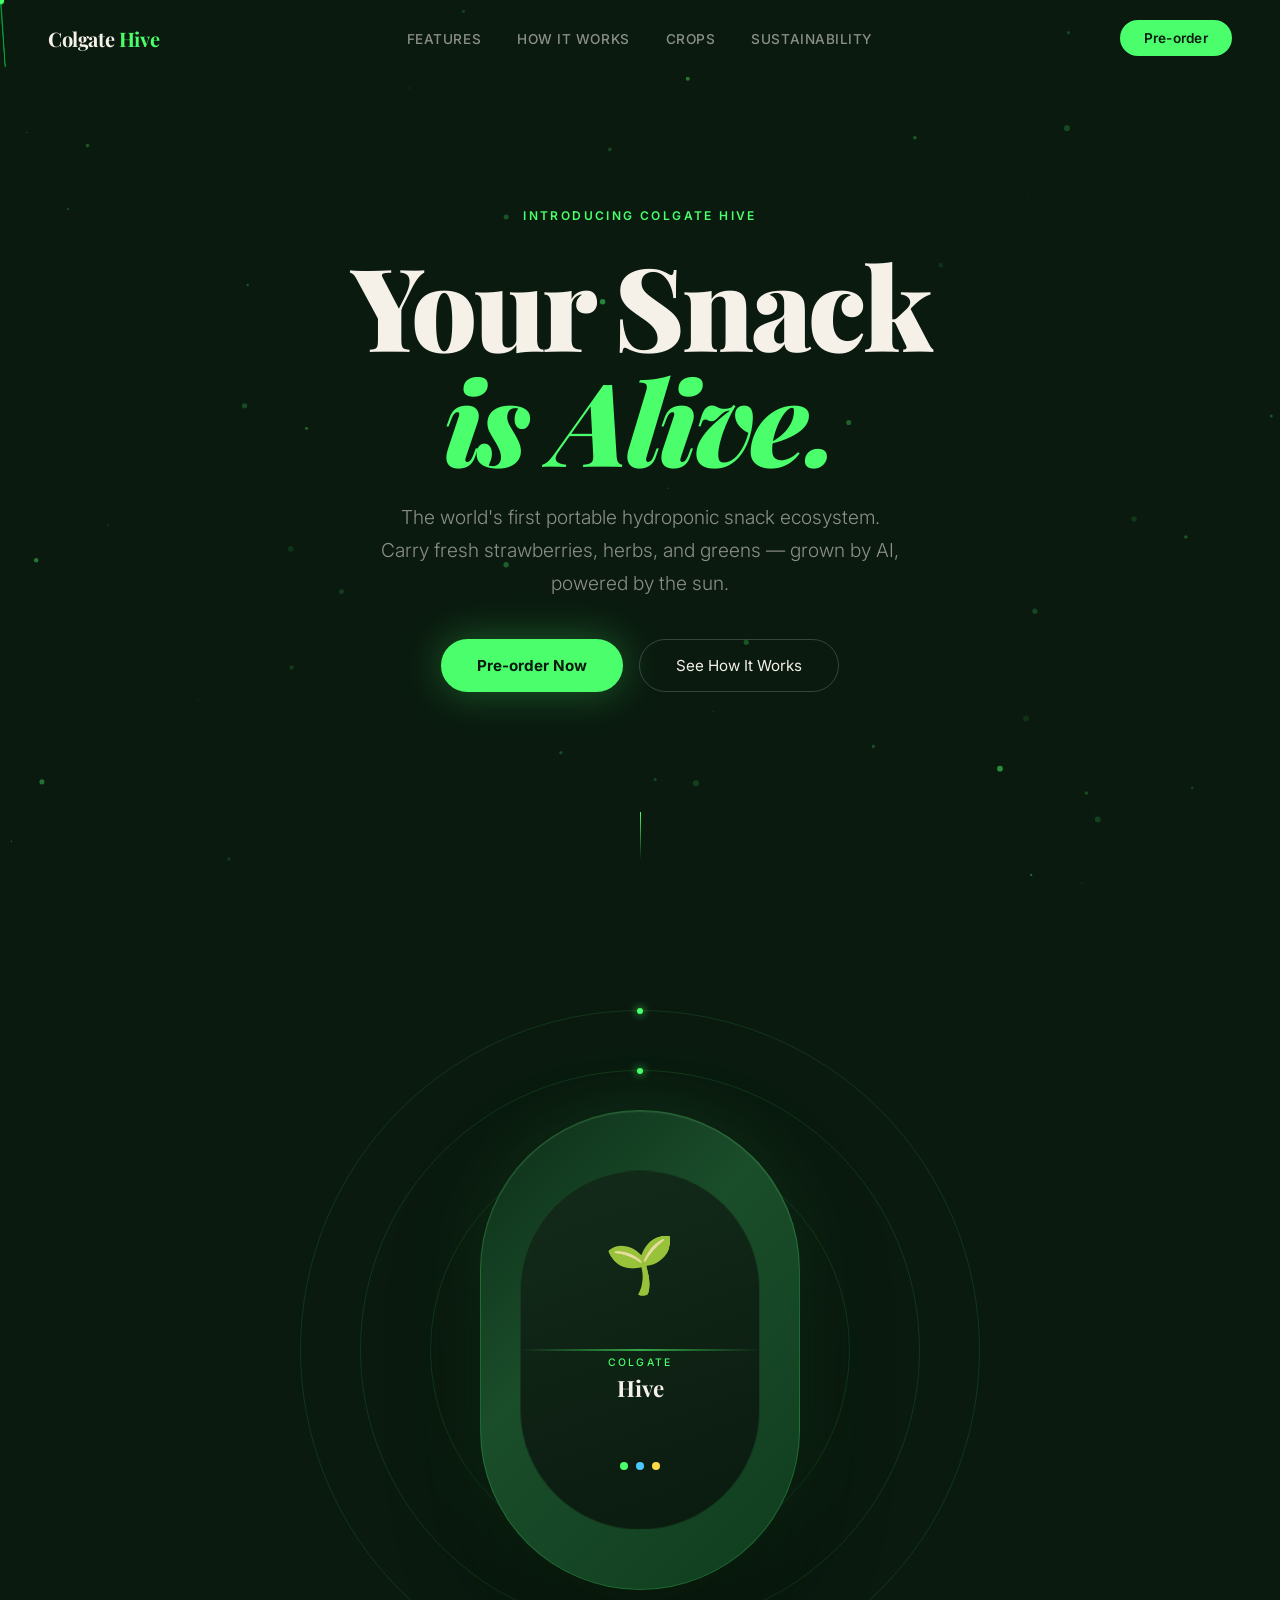
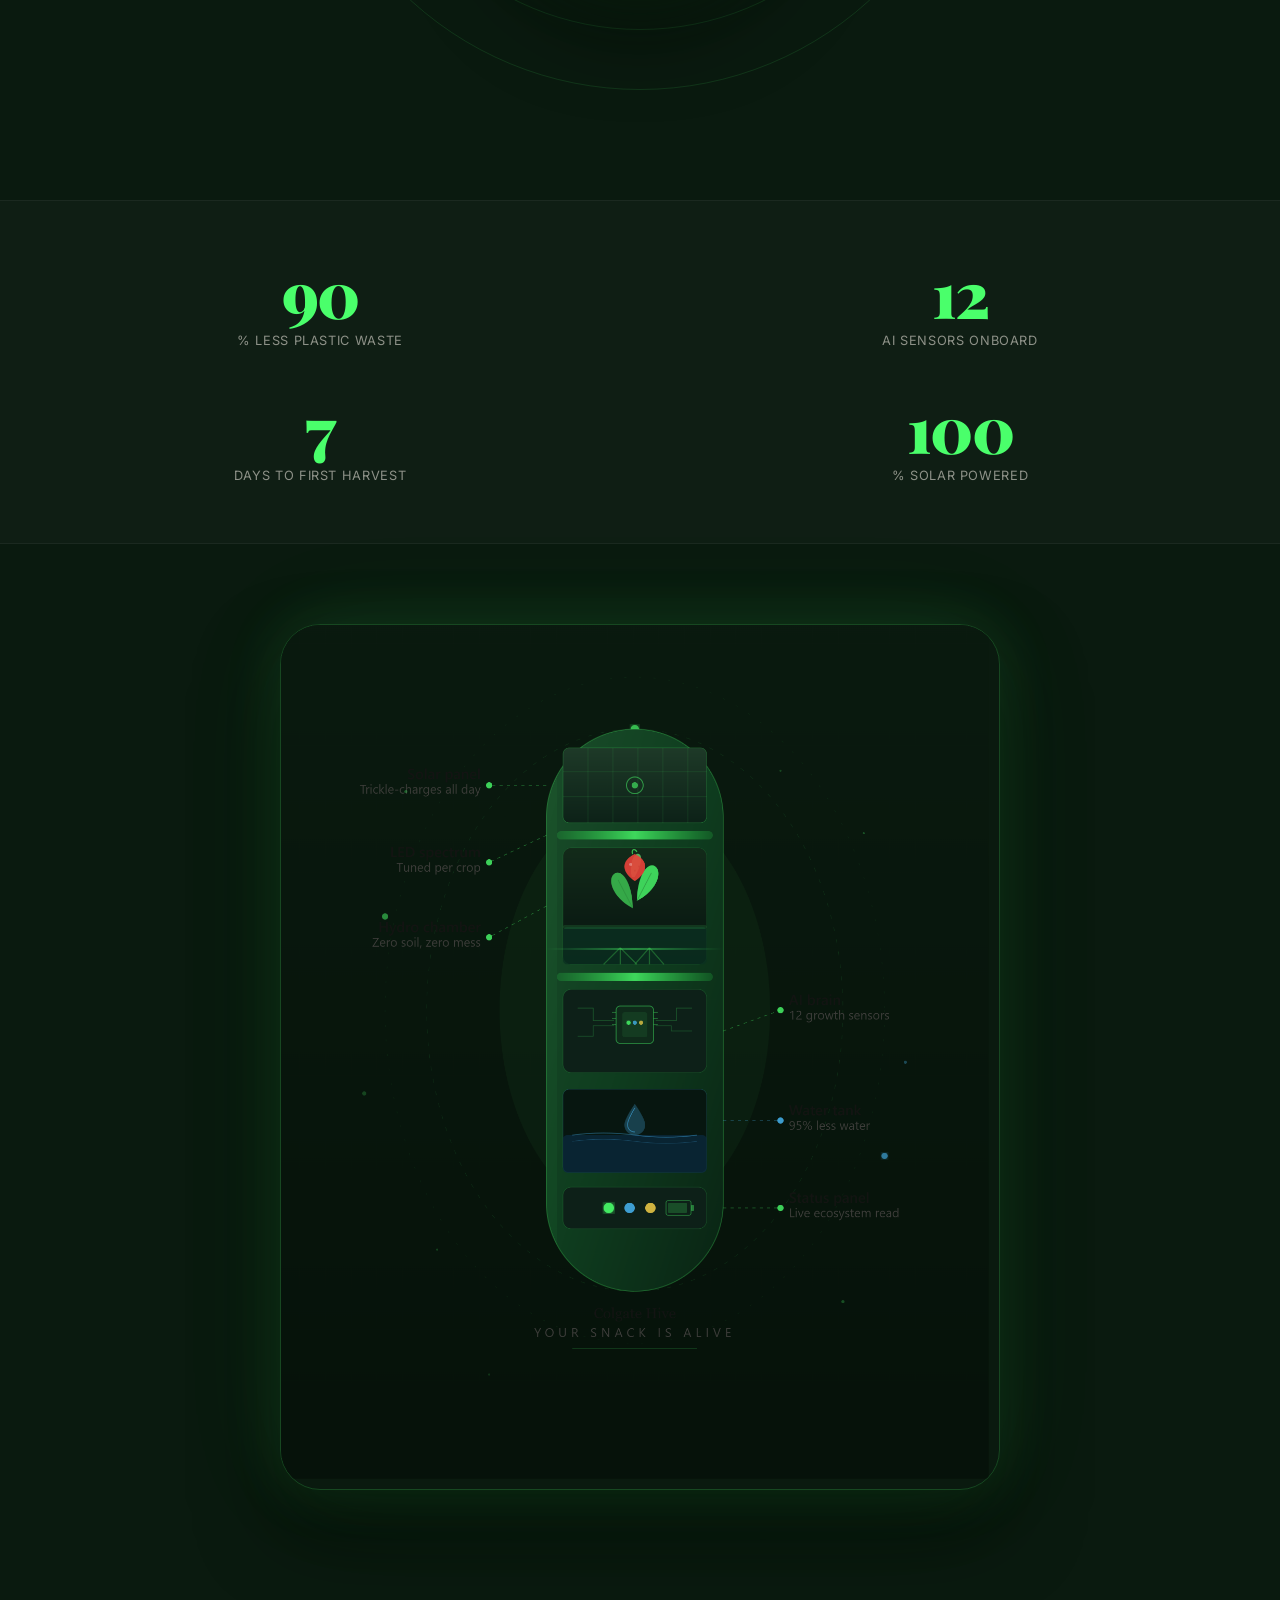
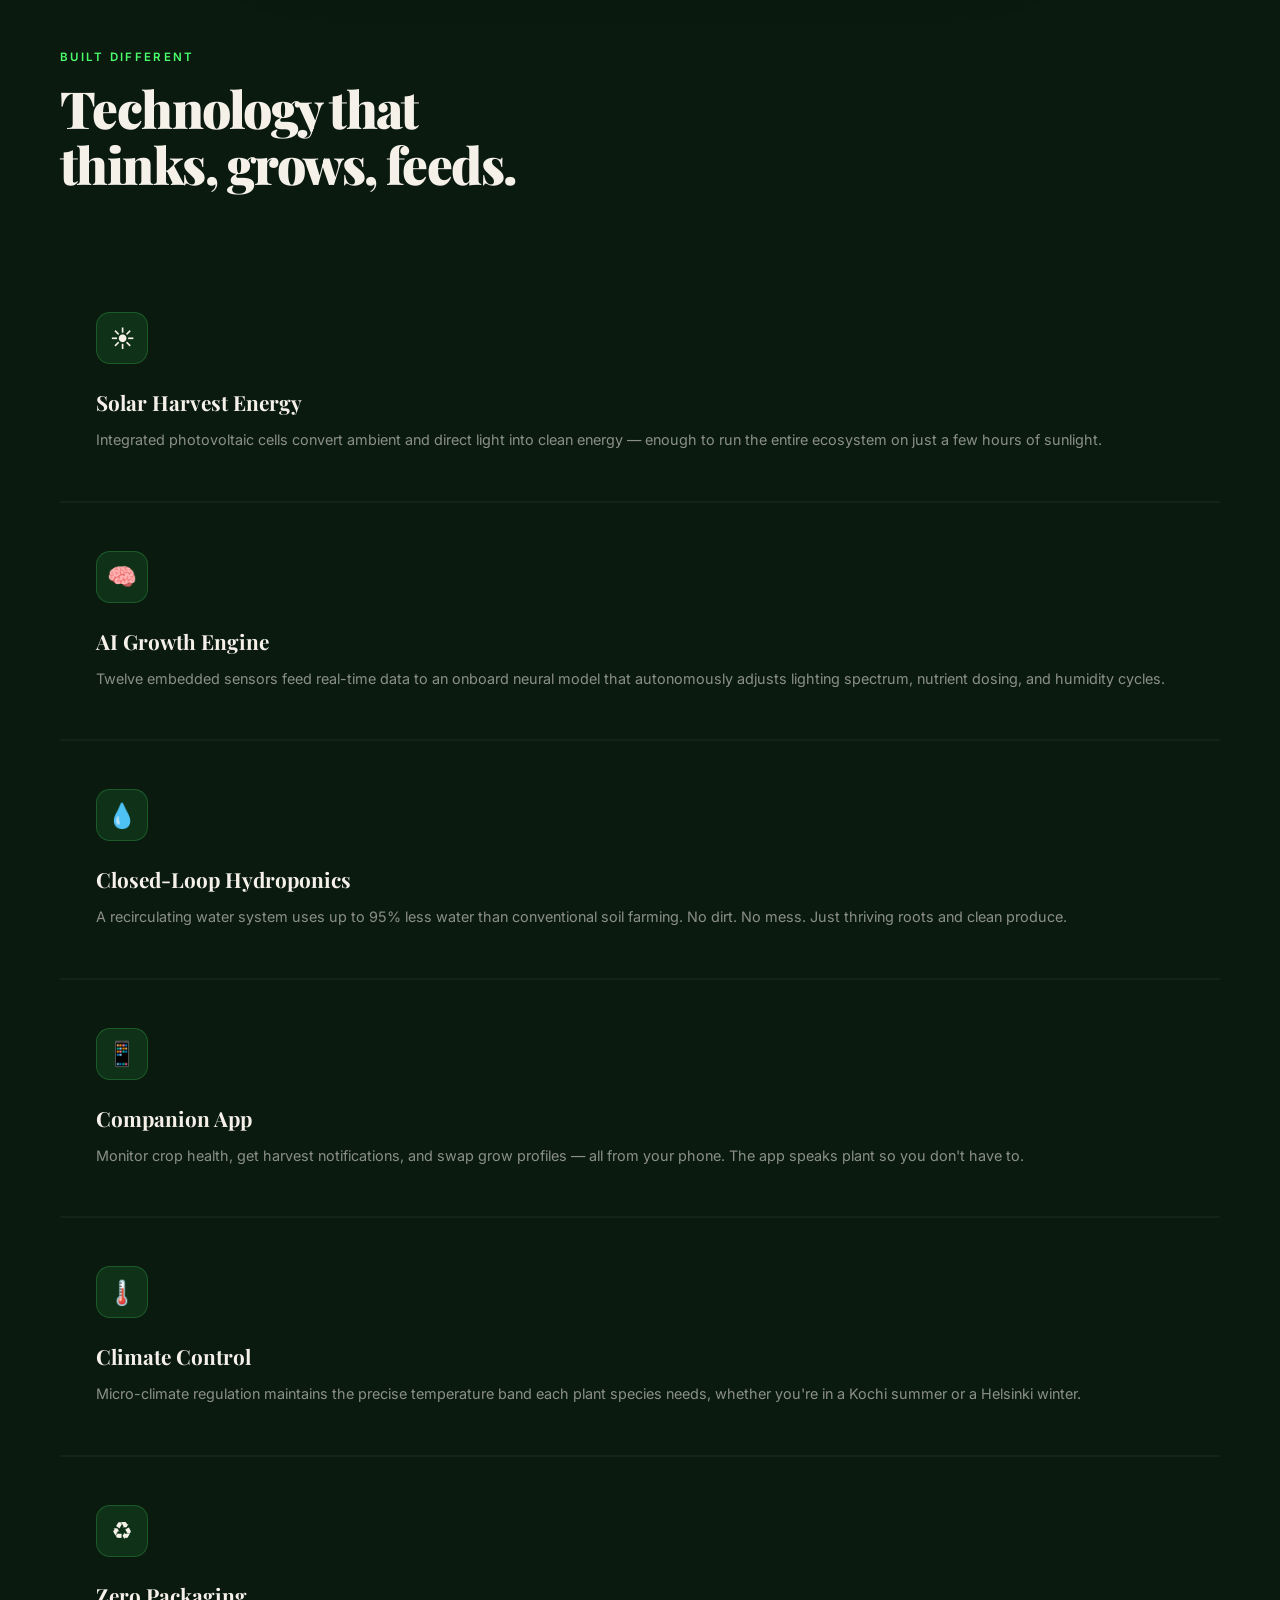
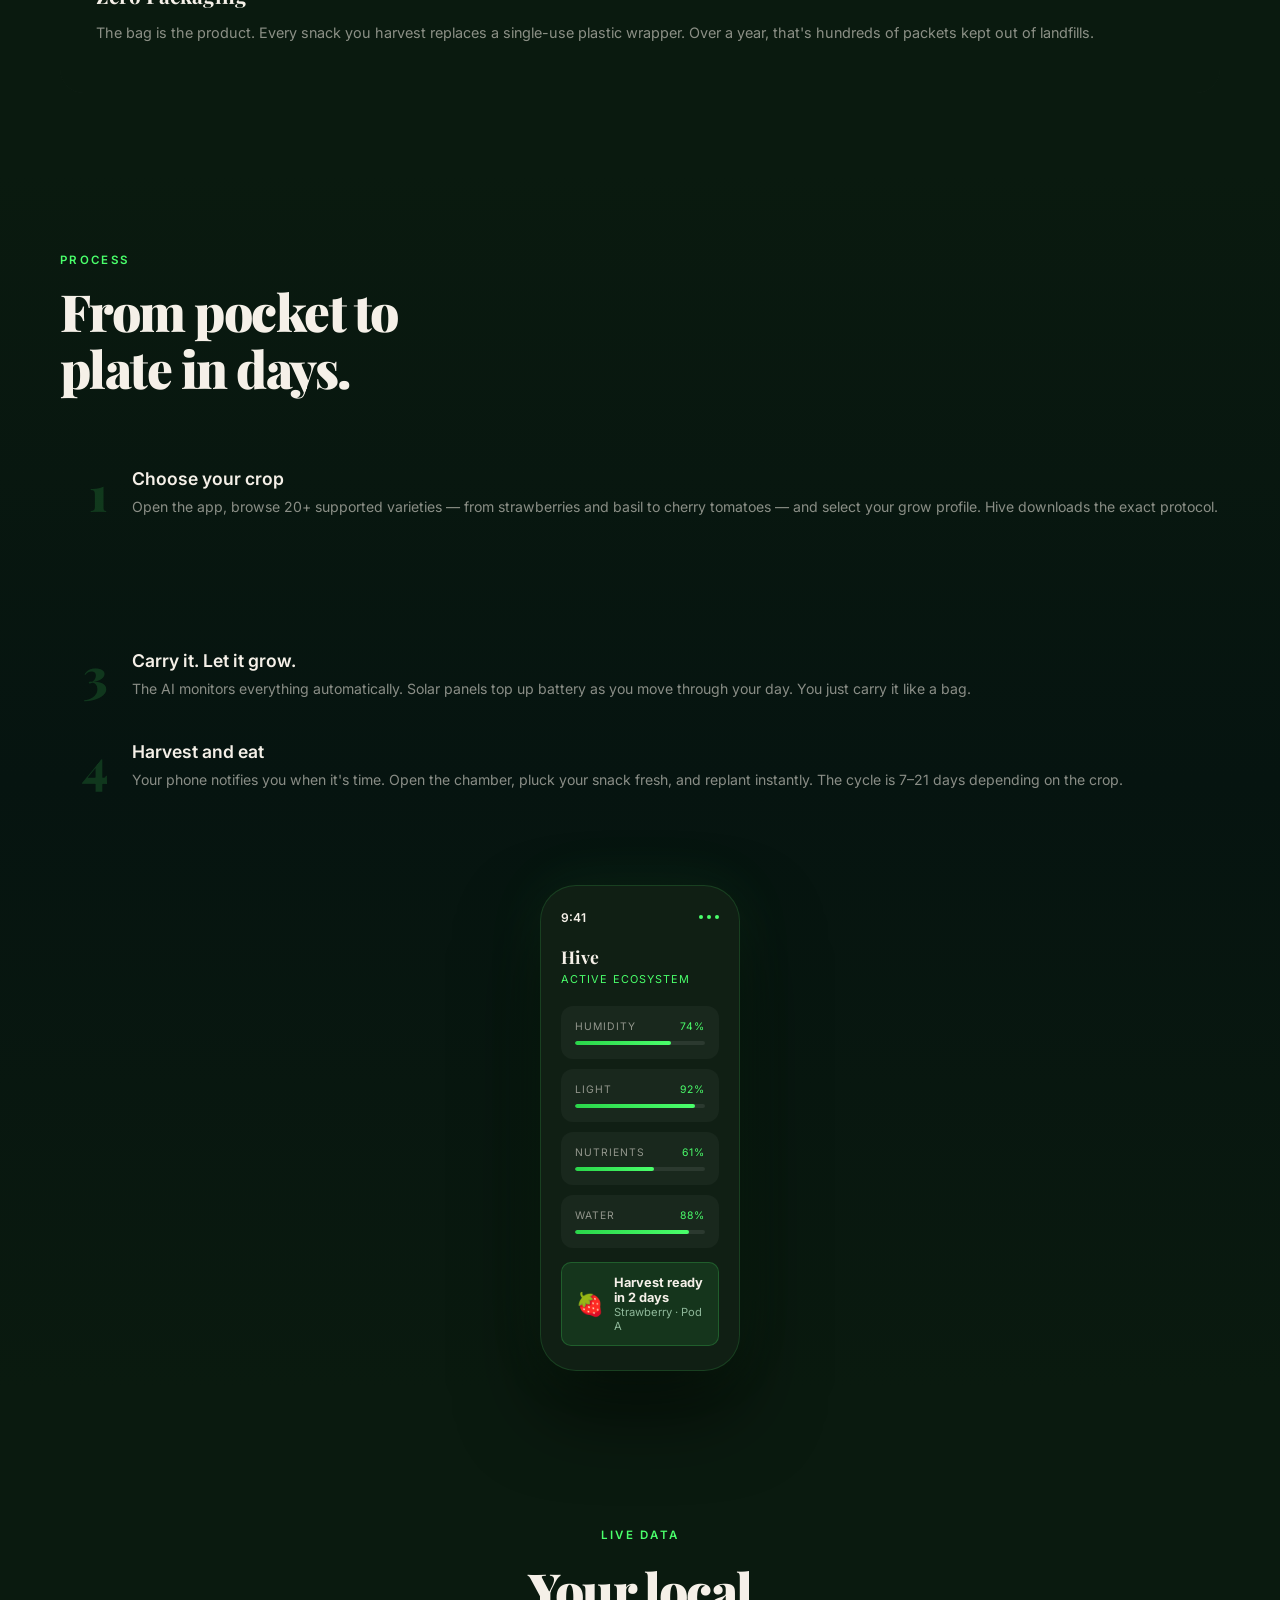
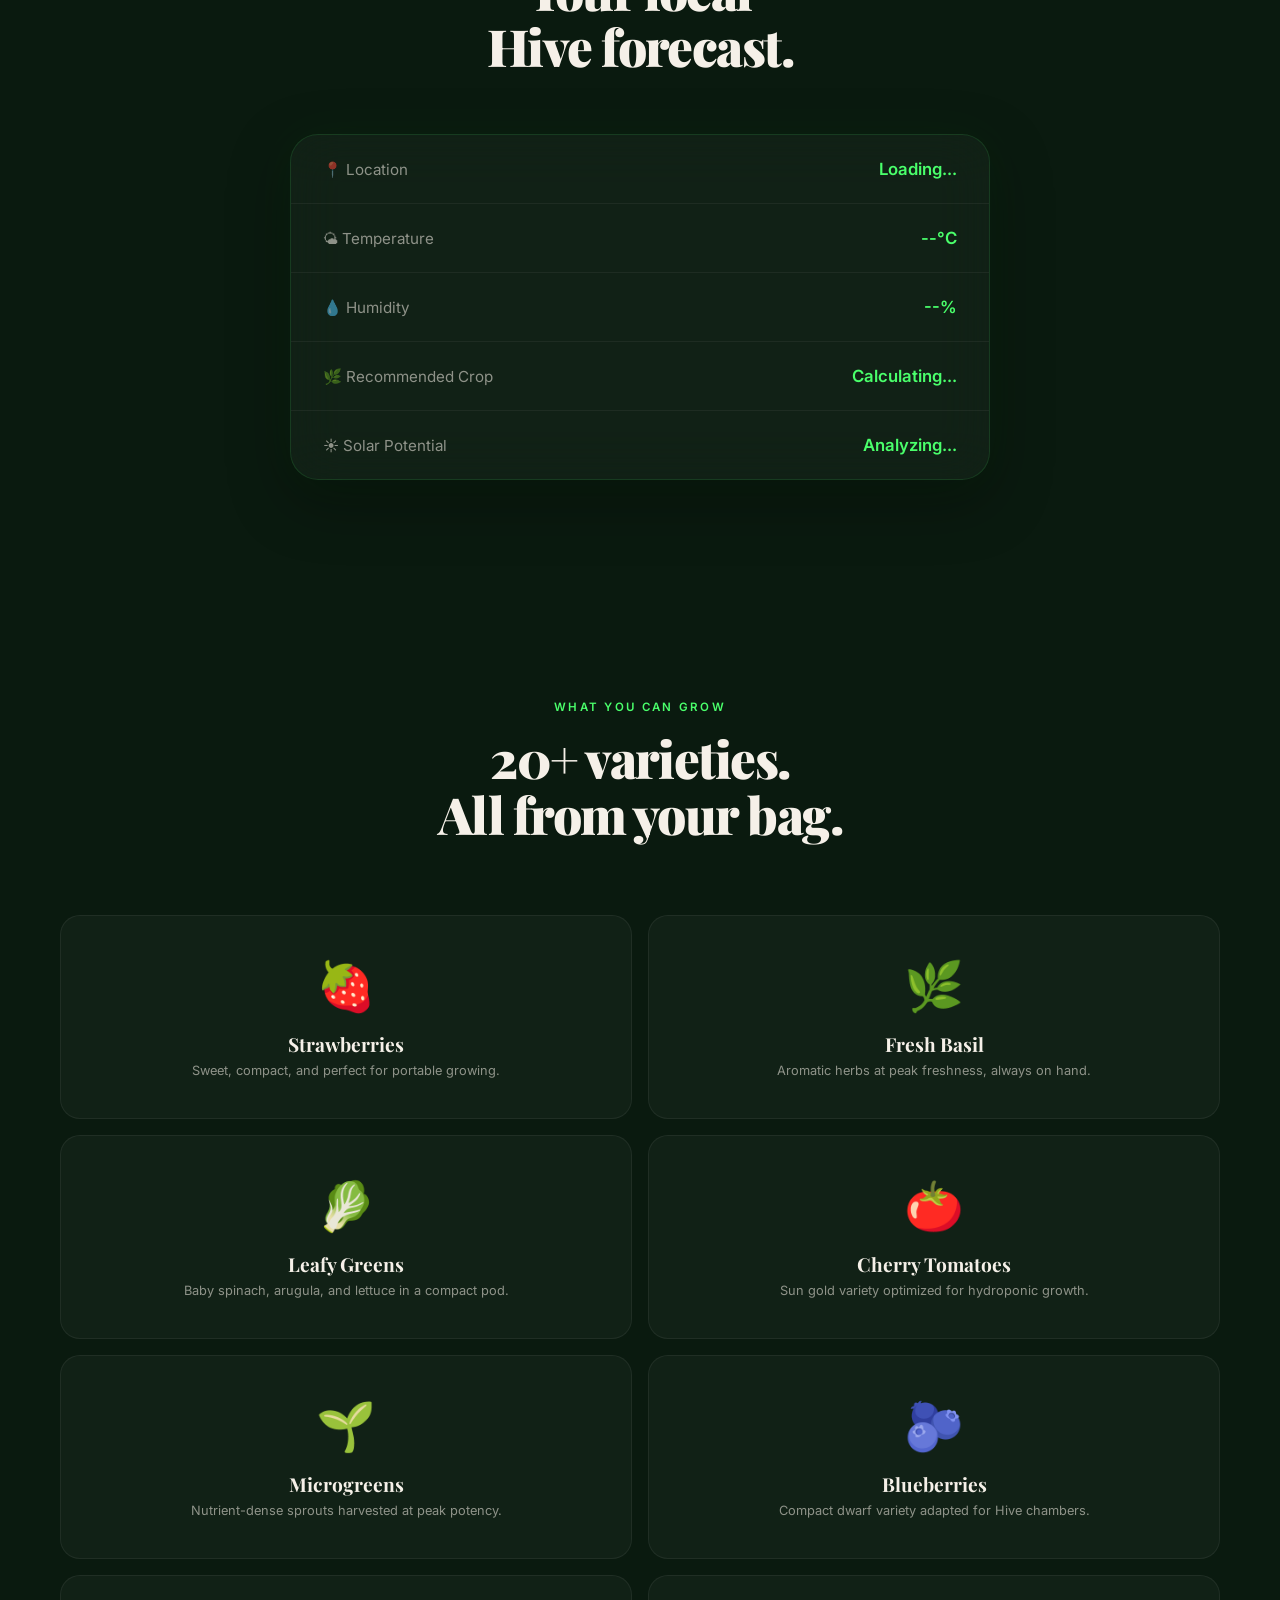
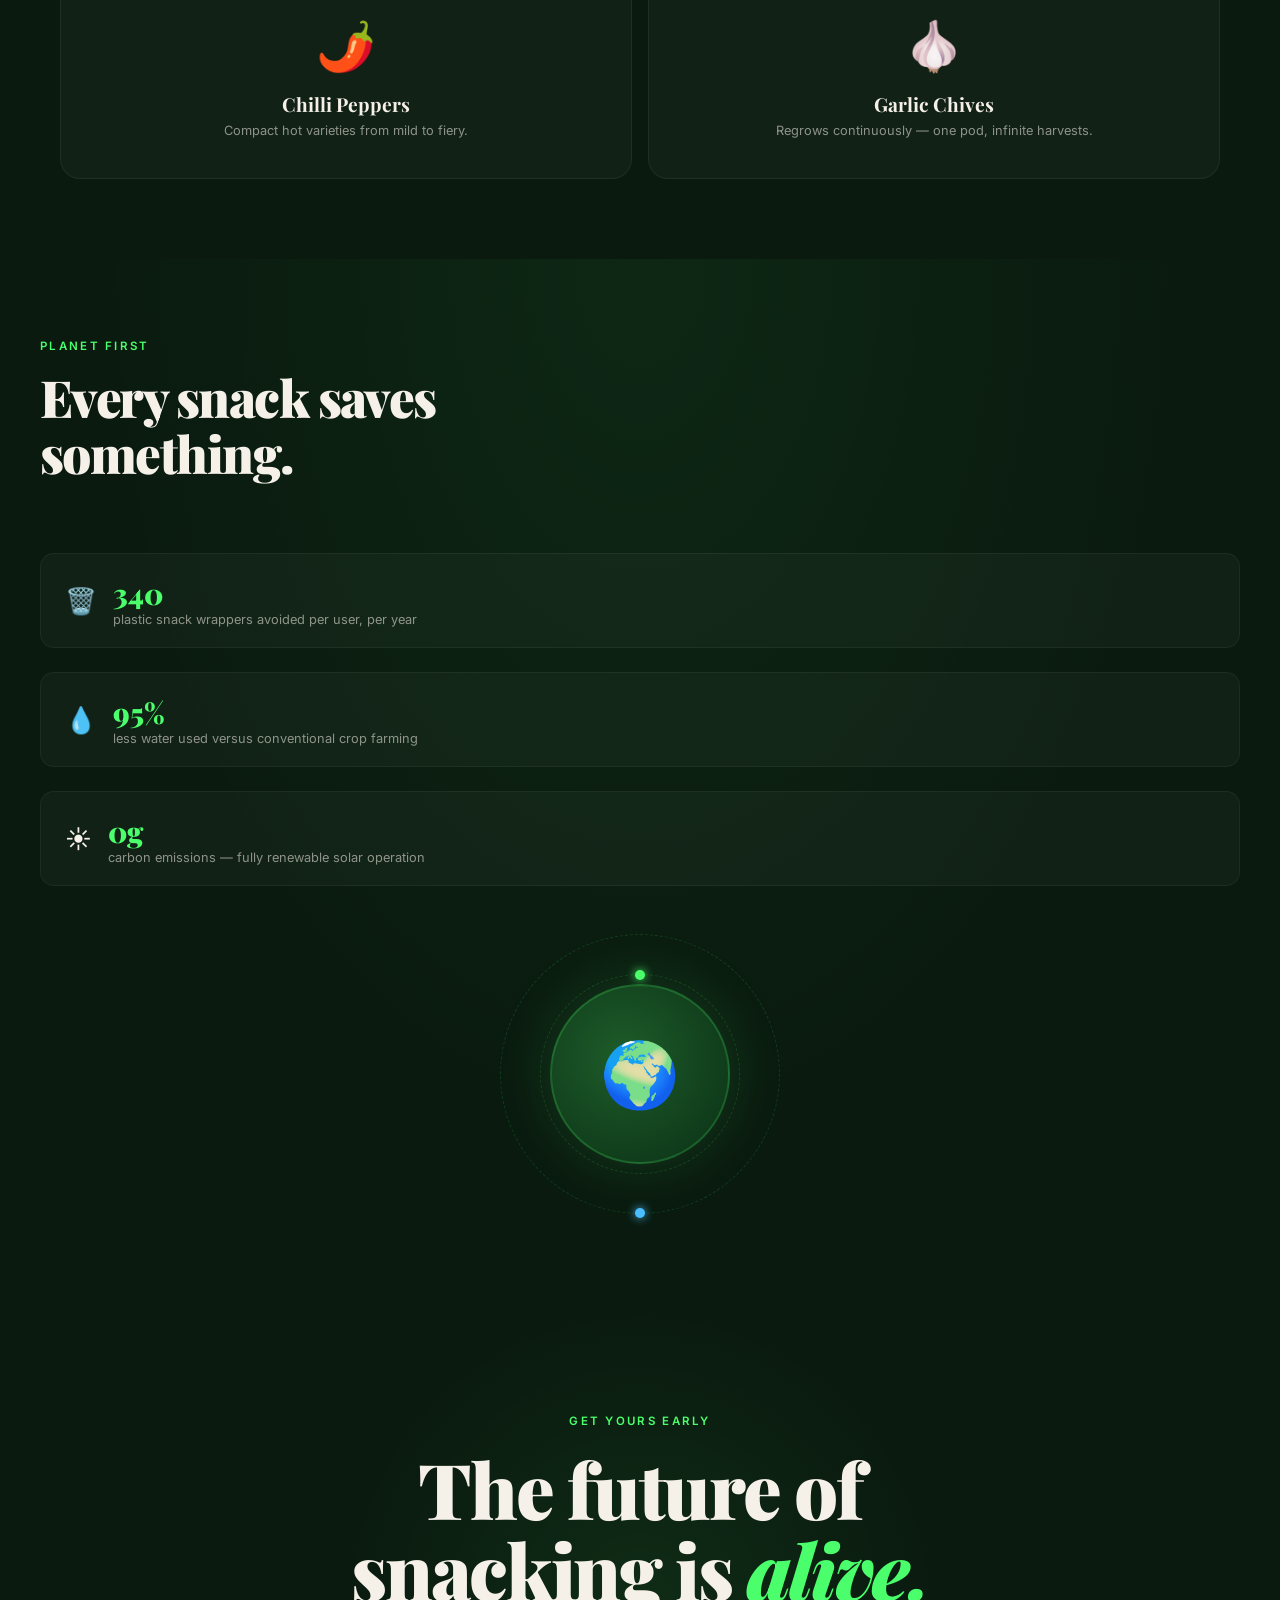
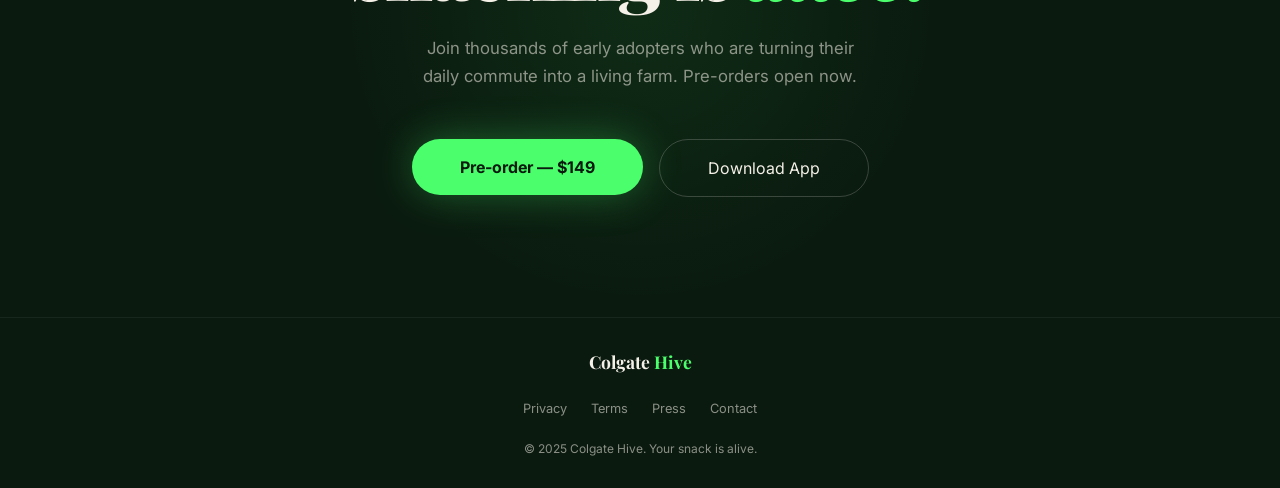
==== commit f8f47078: "chnages" ====
--- a/index.html
+++ b/index.html
@@ -8,6 +8,7 @@
       href="https://fonts.googleapis.com/css2?family=Playfair+Display:wght@400;700;900&family=Inter:wght@300;400;500;600&display=swap"
       rel="stylesheet"
     />
+
     <link rel="stylesheet" href="style.css" />
   </head>
   <body>
@@ -293,6 +294,39 @@
         </div>
       </div>
     </section>
+    <!-- LIVE HIVE STATUS -->
+    <section id="live-status">
+      <p class="section-eyebrow reveal">LIVE DATA</p>
+
+      <h2 class="section-headline reveal">Your local<br />Hive forecast.</h2>
+
+      <div class="status-card reveal">
+        <div class="status-row">
+          <span>📍 Location</span>
+          <strong id="city">Loading...</strong>
+        </div>
+
+        <div class="status-row">
+          <span>🌤 Temperature</span>
+          <strong id="temp">--°C</strong>
+        </div>
+
+        <div class="status-row">
+          <span>💧 Humidity</span>
+          <strong id="humidity">--%</strong>
+        </div>
+
+        <div class="status-row">
+          <span>🌿 Recommended Crop</span>
+          <strong id="crop">Calculating...</strong>
+        </div>
+
+        <div class="status-row">
+          <span>☀ Solar Potential</span>
+          <strong id="solar">Analyzing...</strong>
+        </div>
+      </div>
+    </section>
 
     <!-- CROPS -->
     <section id="crops">
@@ -307,7 +341,6 @@
           <div class="crop-info">
             Sweet, compact, and perfect for portable growing.
           </div>
-          <div class="crop-days">Ready in 14 days</div>
         </div>
         <div class="crop-card reveal reveal-delay-1">
           <span class="crop-emoji">🌿</span>
@@ -315,7 +348,6 @@
           <div class="crop-info">
             Aromatic herbs at peak freshness, always on hand.
           </div>
-          <div class="crop-days">Ready in 7 days</div>
         </div>
         <div class="crop-card reveal reveal-delay-2">
           <span class="crop-emoji">🥬</span>
@@ -323,7 +355,6 @@
           <div class="crop-info">
             Baby spinach, arugula, and lettuce in a compact pod.
           </div>
-          <div class="crop-days">Ready in 10 days</div>
         </div>
         <div class="crop-card reveal reveal-delay-3">
           <span class="crop-emoji">🍅</span>
@@ -331,7 +362,6 @@
           <div class="crop-info">
             Sun gold variety optimized for hydroponic growth.
           </div>
-          <div class="crop-days">Ready in 21 days</div>
         </div>
         <div class="crop-card reveal">
           <span class="crop-emoji">🌱</span>
@@ -339,7 +369,6 @@
           <div class="crop-info">
             Nutrient-dense sprouts harvested at peak potency.
           </div>
-          <div class="crop-days">Ready in 5 days</div>
         </div>
         <div class="crop-card reveal reveal-delay-1">
           <span class="crop-emoji">🫐</span>
@@ -347,13 +376,11 @@
           <div class="crop-info">
             Compact dwarf variety adapted for Hive chambers.
           </div>
-          <div class="crop-days">Ready in 18 days</div>
         </div>
         <div class="crop-card reveal reveal-delay-2">
           <span class="crop-emoji">🌶️</span>
           <div class="crop-name">Chilli Peppers</div>
           <div class="crop-info">Compact hot varieties from mild to fiery.</div>
-          <div class="crop-days">Ready in 21 days</div>
         </div>
         <div class="crop-card reveal reveal-delay-3">
           <span class="crop-emoji">🧄</span>
@@ -361,7 +388,6 @@
           <div class="crop-info">
             Regrows continuously — one pod, infinite harvests.
           </div>
-          <div class="crop-days">Ready in 8 days</div>
         </div>
       </div>
     </section>
@@ -425,8 +451,12 @@
         into a living farm. Pre-orders open now.
       </p>
       <div class="cta-actions reveal">
-        <button class="btn-primary btn-large">Pre-order — $149</button>
-        <button class="btn-ghost btn-large">Download App</button>
+        <a href="preorder.html">
+          <button class="btn-primary btn-large">Pre-order — $149</button></a
+        >
+        <a href="download.html">
+          <button class="btn-ghost btn-large">Download App</button></a
+        >
       </div>
     </section>
 
@@ -434,10 +464,10 @@
     <footer>
       <div class="footer-logo">Colgate <span>Hive</span></div>
       <ul class="footer-links">
-        <li><a href="#">Privacy</a></li>
-        <li><a href="#">Terms</a></li>
-        <li><a href="#">Press</a></li>
-        <li><a href="#">Contact</a></li>
+        <li><a href="privacy.html">Privacy</a></li>
+        <li><a href="terms.html">Terms</a></li>
+        <li><a href="press.html">Press</a></li>
+        <li><a href="contact.html">Contact</a></li>
       </ul>
       <p class="footer-copy">© 2025 Colgate Hive. Your snack is alive.</p>
     </footer>
--- a/style.css
+++ b/style.css
@@ -1402,3 +1402,79 @@
     transition-duration: 0.01ms !important;
   }
 }
+/* ============================================================
+   LIVE HIVE STATUS
+   ============================================================ */
+
+#live-status {
+  max-width: 1200px;
+  margin: auto;
+  padding: 140px 48px;
+  text-align: center;
+}
+
+.status-card {
+  margin: 60px auto 0;
+  max-width: 700px;
+
+  background: rgba(255, 255, 255, 0.03);
+  border: 1px solid rgba(74, 255, 107, 0.12);
+
+  border-radius: 28px;
+
+  backdrop-filter: blur(25px);
+
+  overflow: hidden;
+
+  box-shadow:
+    0 20px 60px rgba(0, 0, 0, 0.35),
+    0 0 50px rgba(74, 255, 107, 0.05);
+}
+
+.status-row {
+  display: flex;
+  justify-content: space-between;
+  align-items: center;
+
+  padding: 24px 32px;
+
+  border-bottom: 1px solid rgba(255, 255, 255, 0.05);
+}
+
+.status-row:last-child {
+  border-bottom: none;
+}
+
+.status-row span {
+  color: var(--text-muted);
+  font-size: 0.95rem;
+}
+
+.status-row strong {
+  color: var(--green);
+  font-size: 1.05rem;
+  font-weight: 600;
+}
+
+.status-card:hover {
+  border-color: rgba(74, 255, 107, 0.25);
+}
+
+@media (max-width: 768px) {
+  .status-row {
+    padding: 18px;
+
+    flex-direction: column;
+    gap: 10px;
+  }
+}
+#live-status .section-headline {
+  max-width: 100%;
+  text-align: center;
+  margin: 0 auto 60px;
+}
+
+#live-status .section-eyebrow {
+  text-align: center;
+  margin-bottom: 20px;
+}
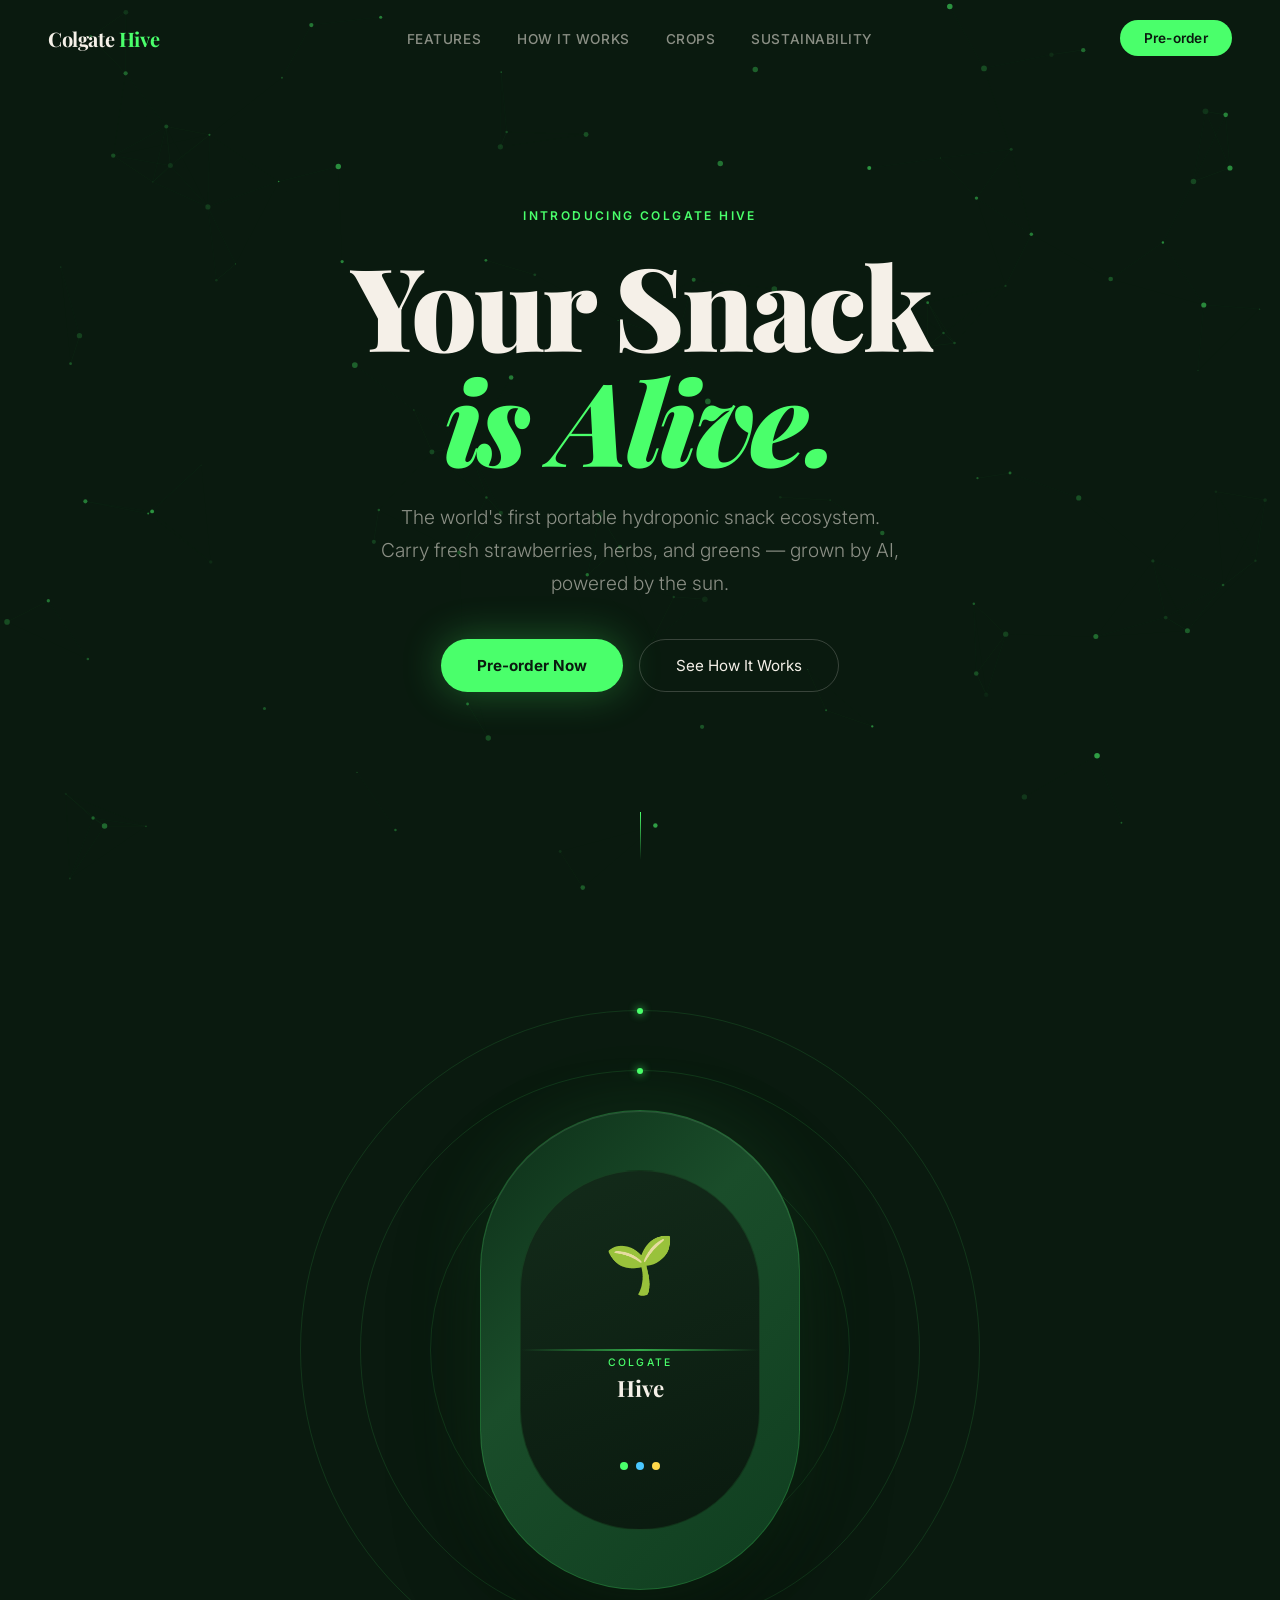
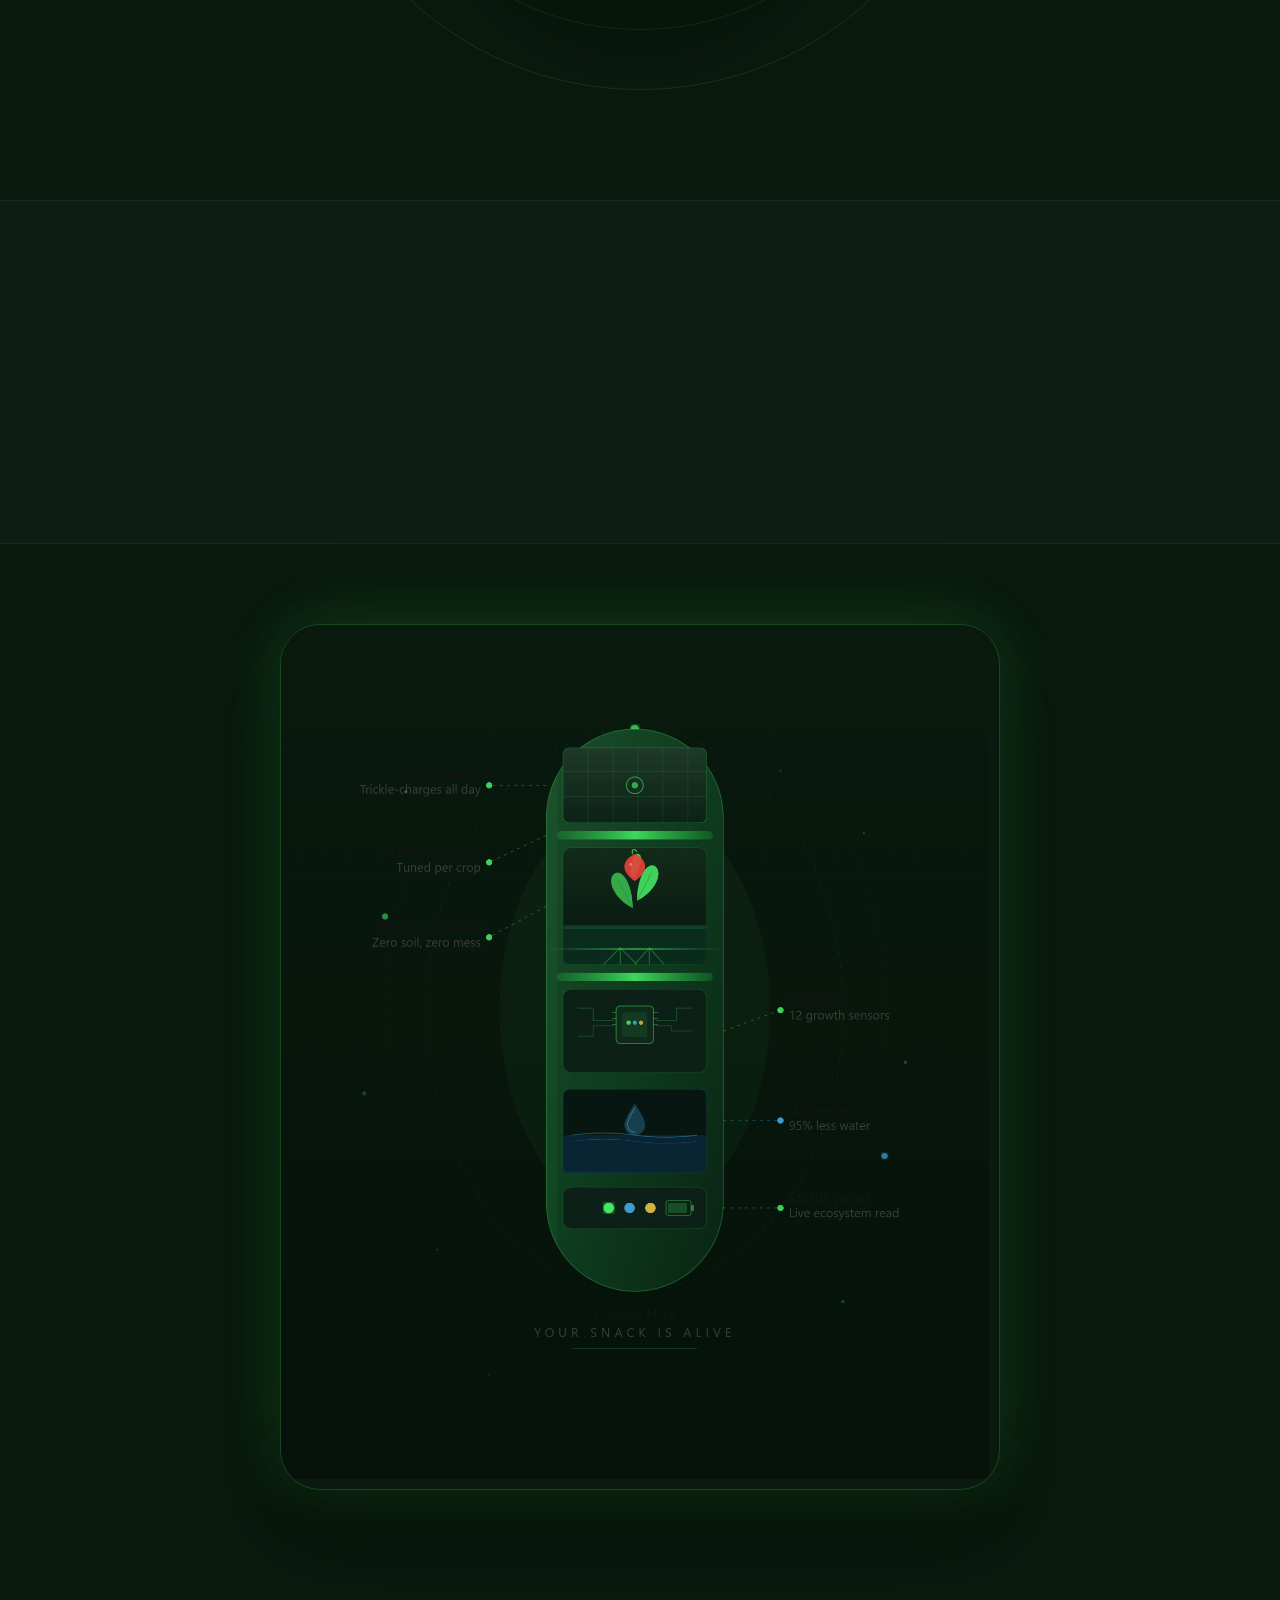
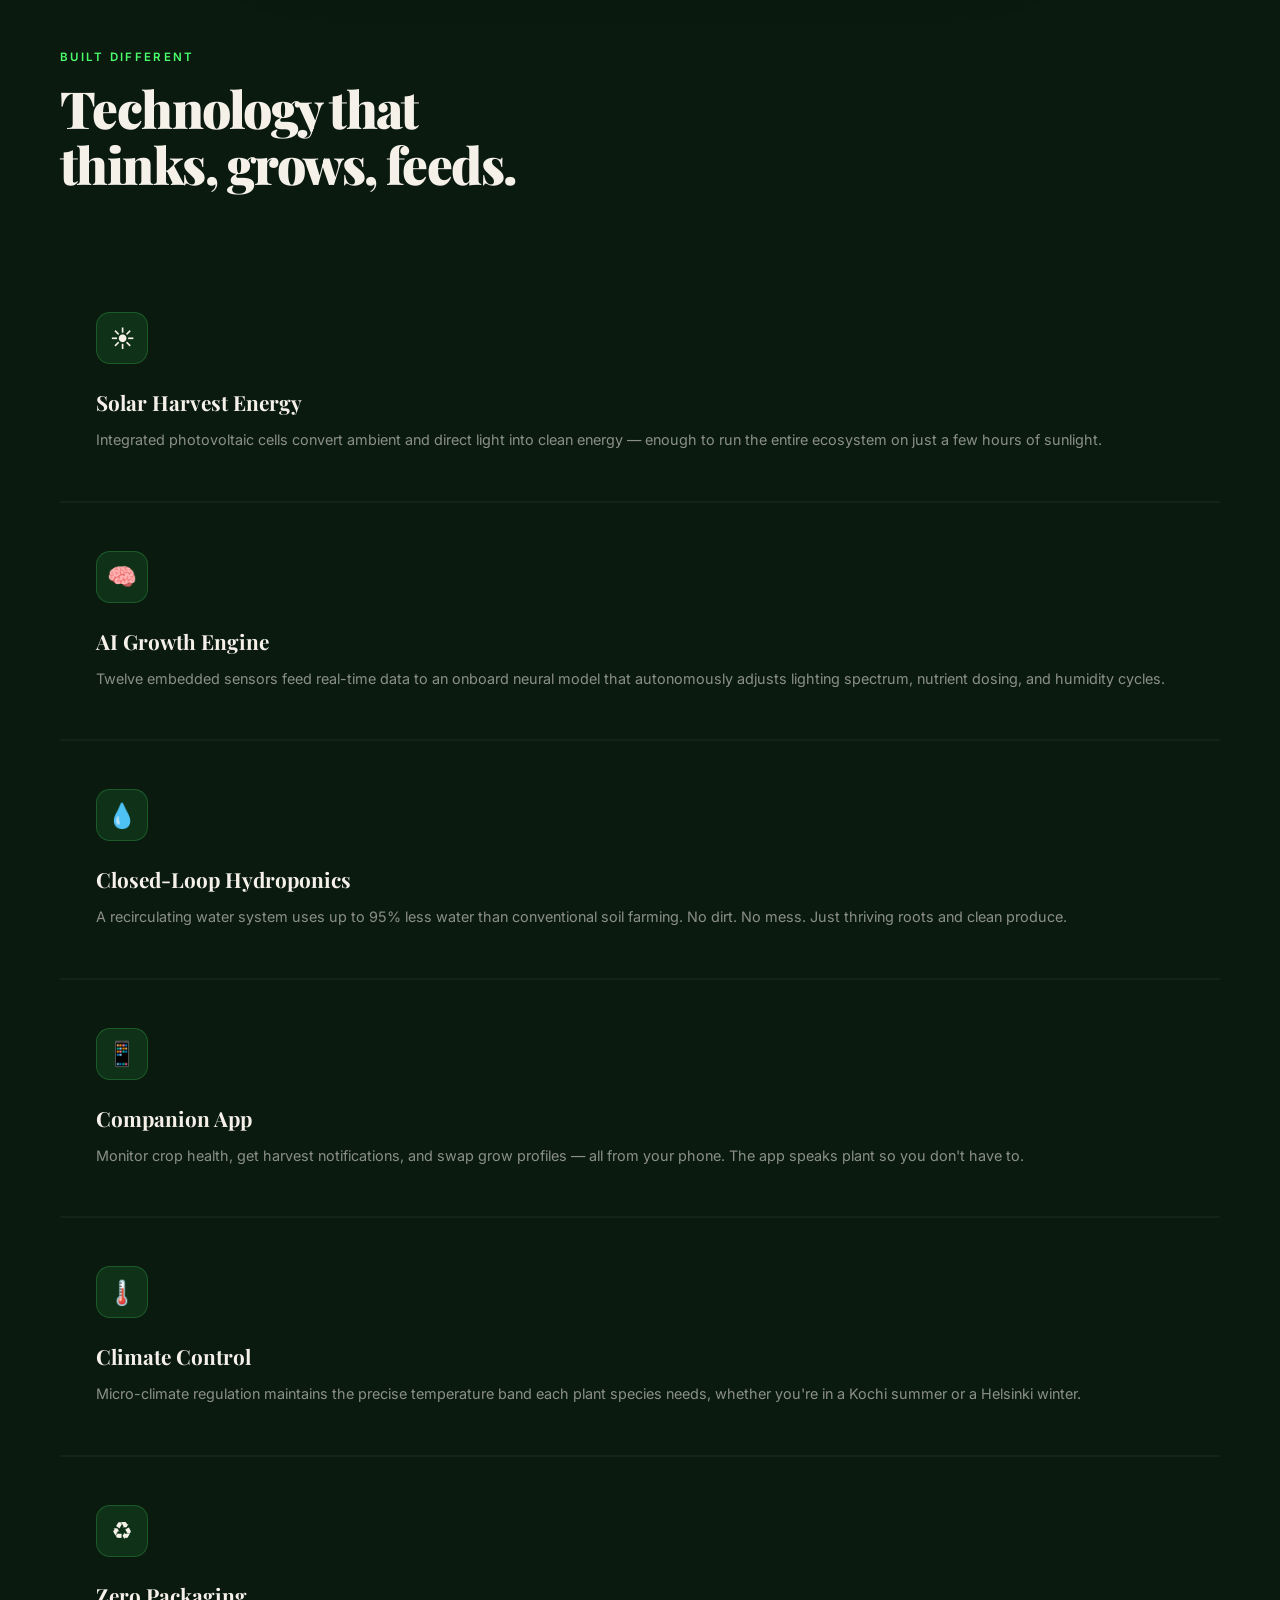
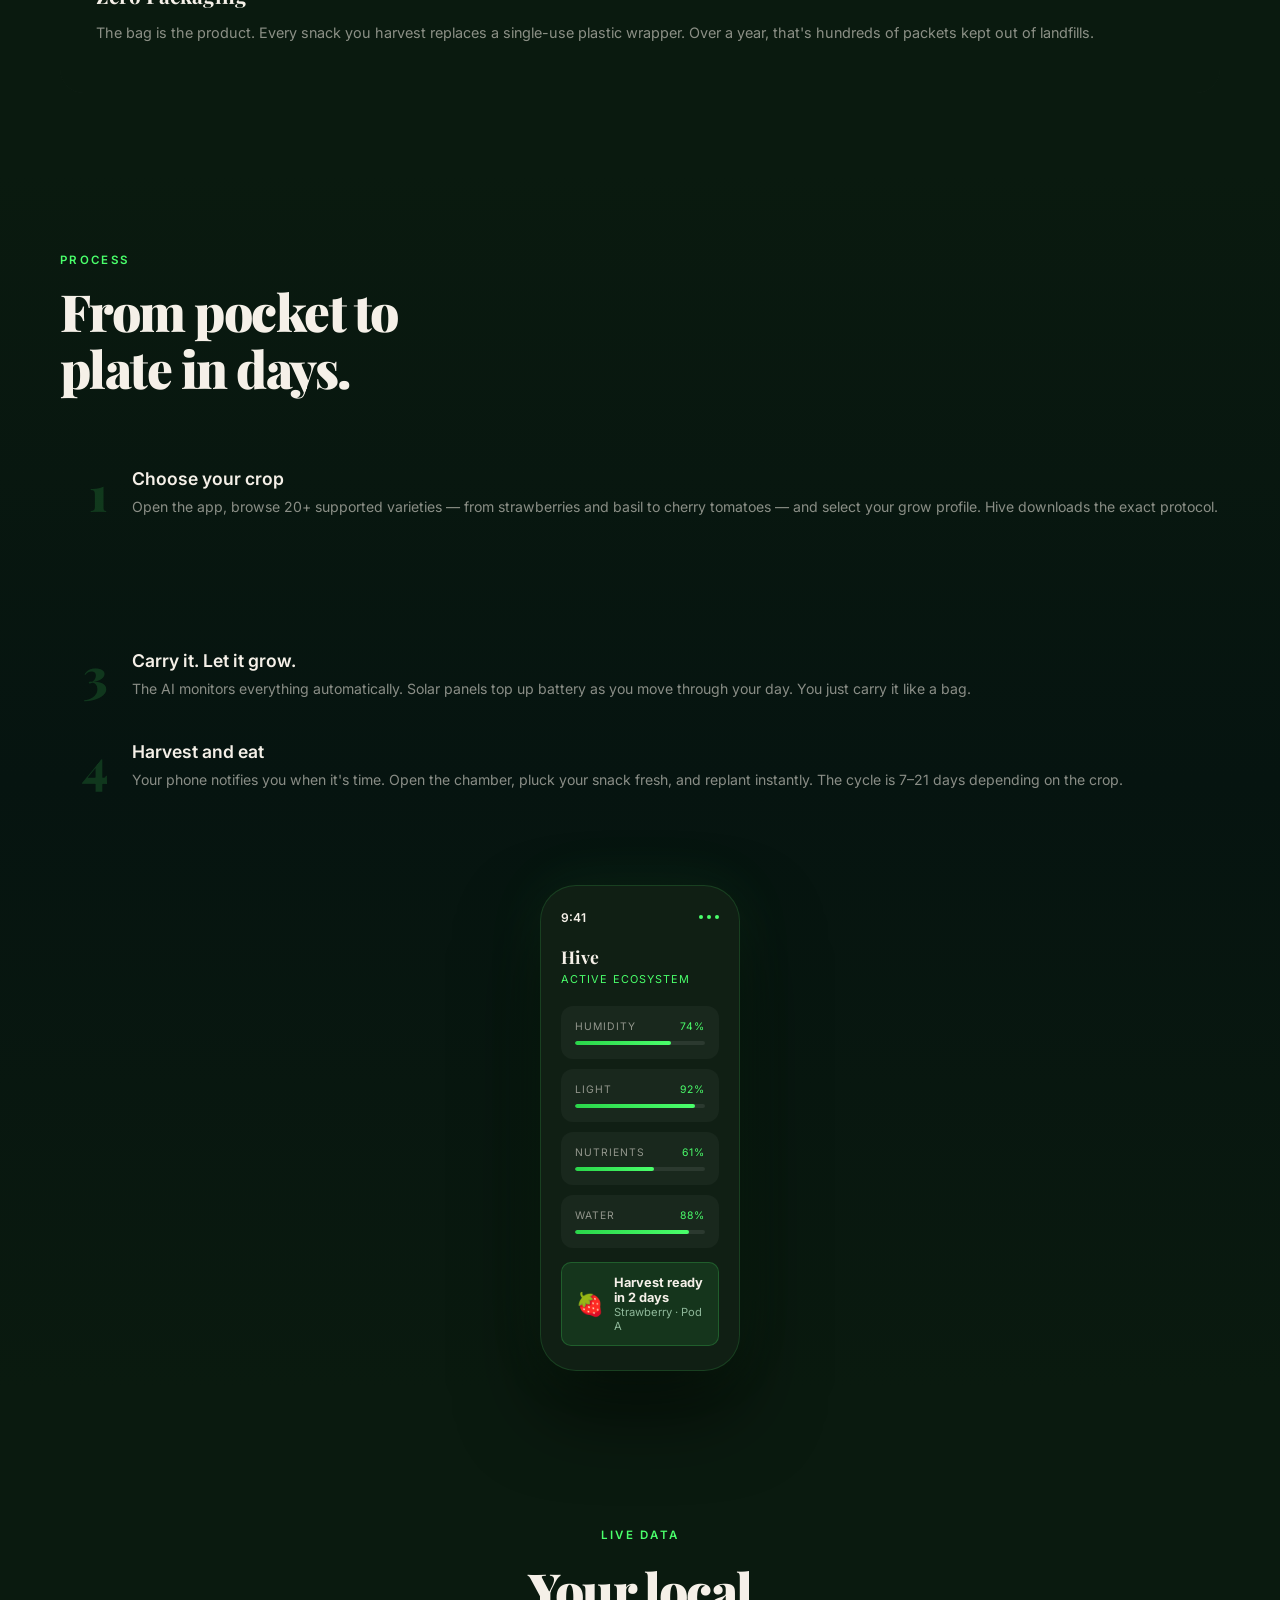
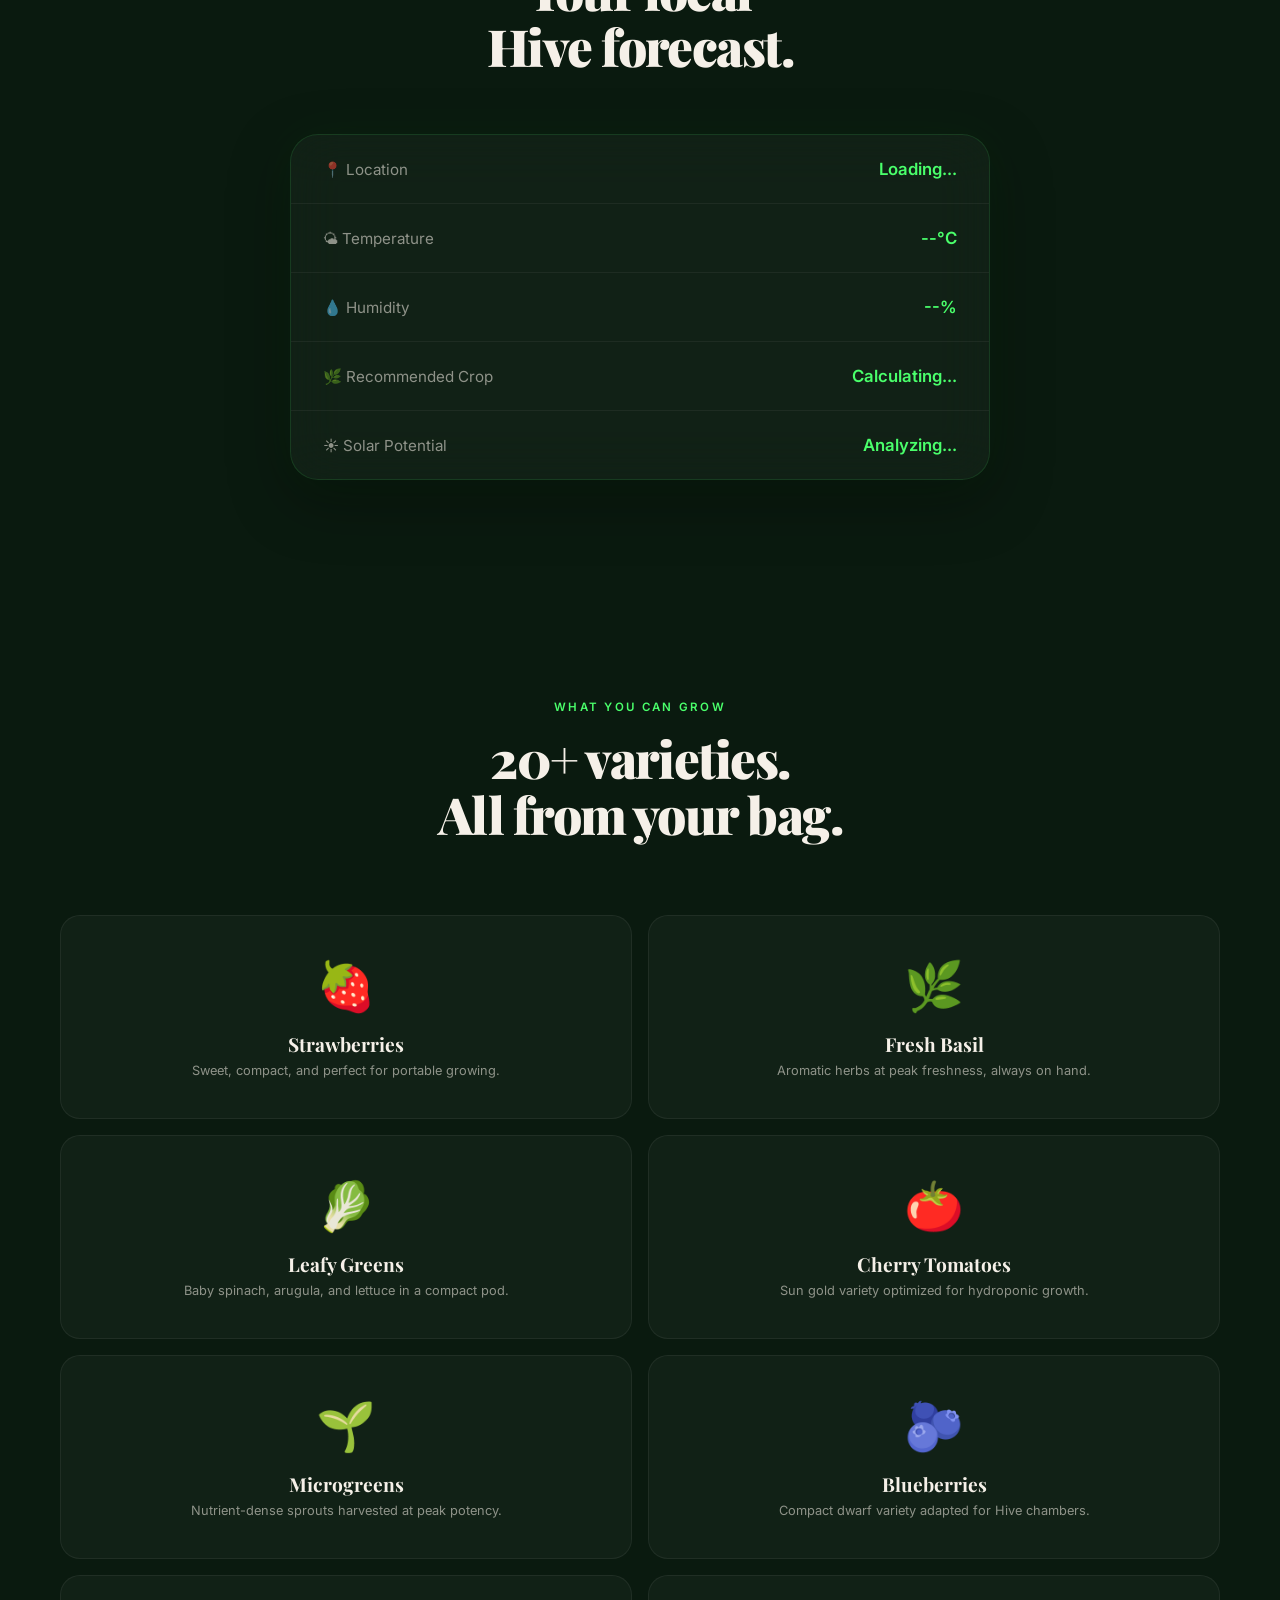
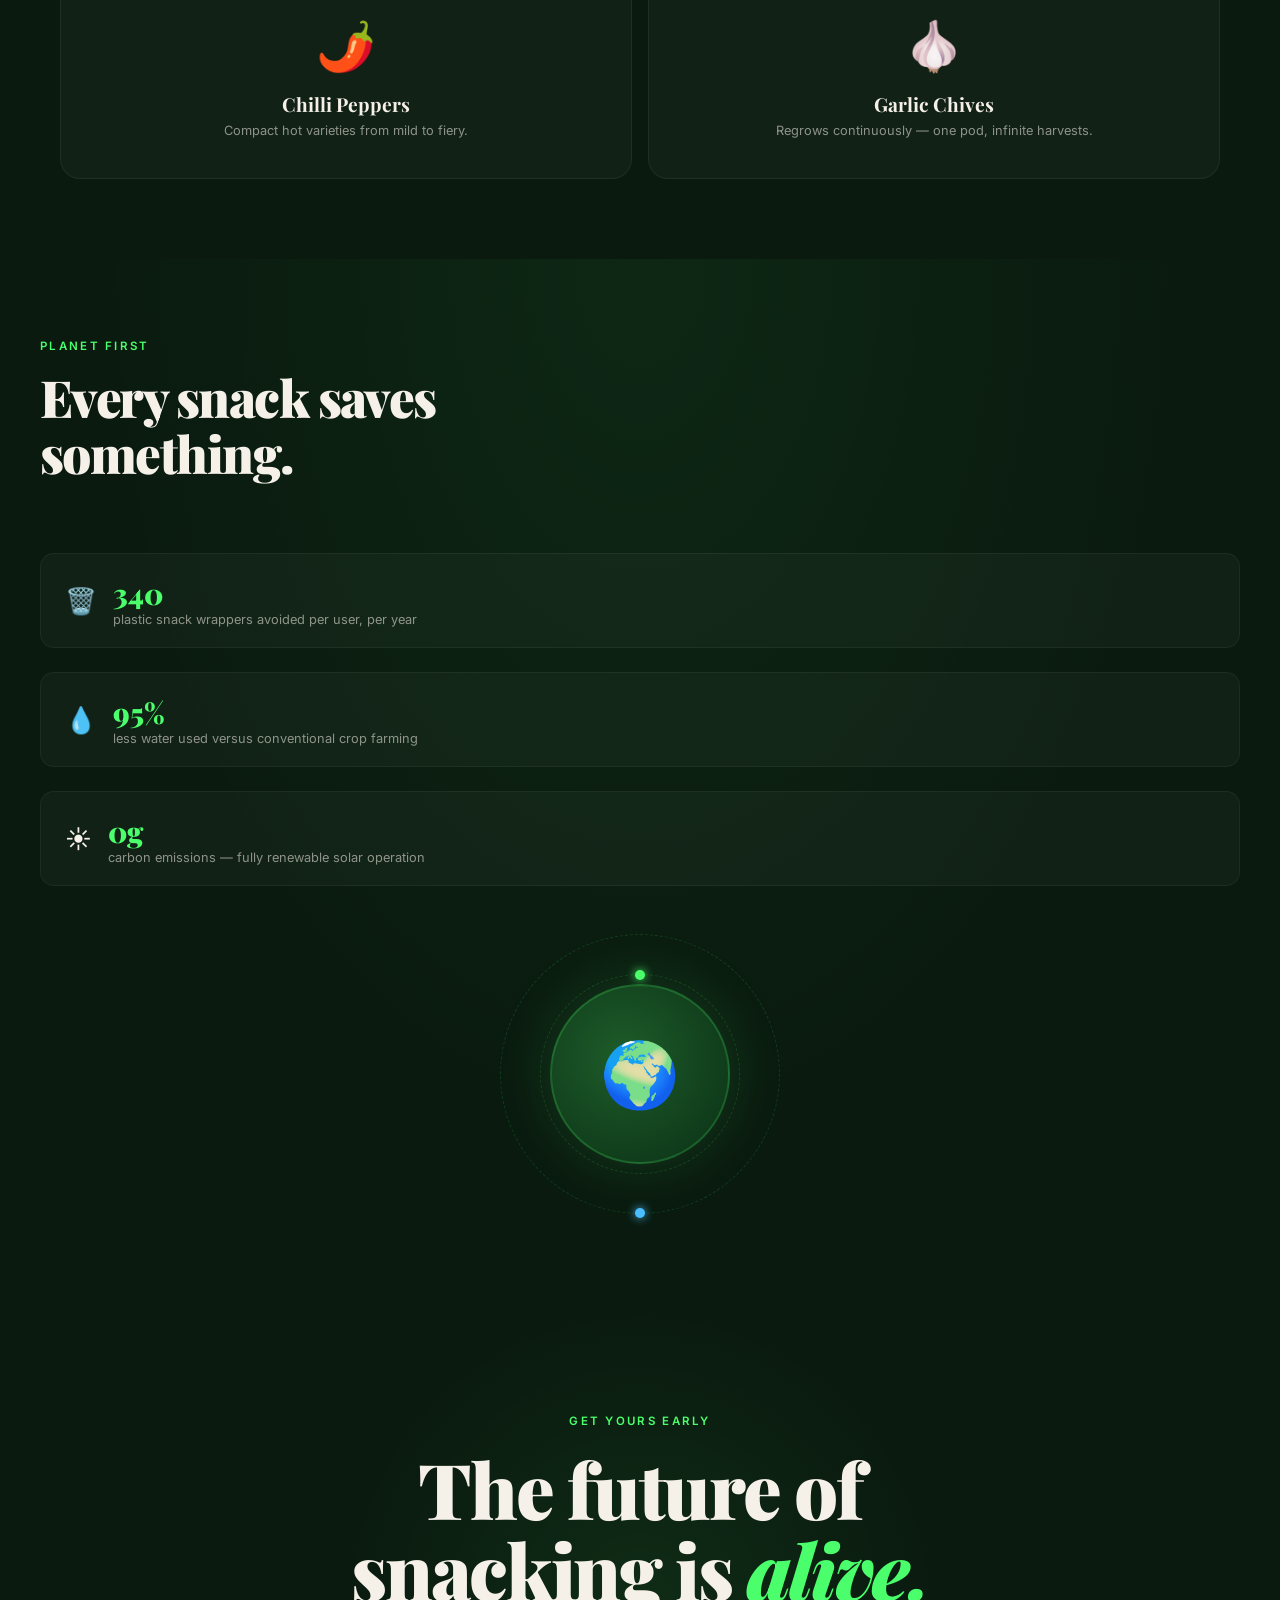
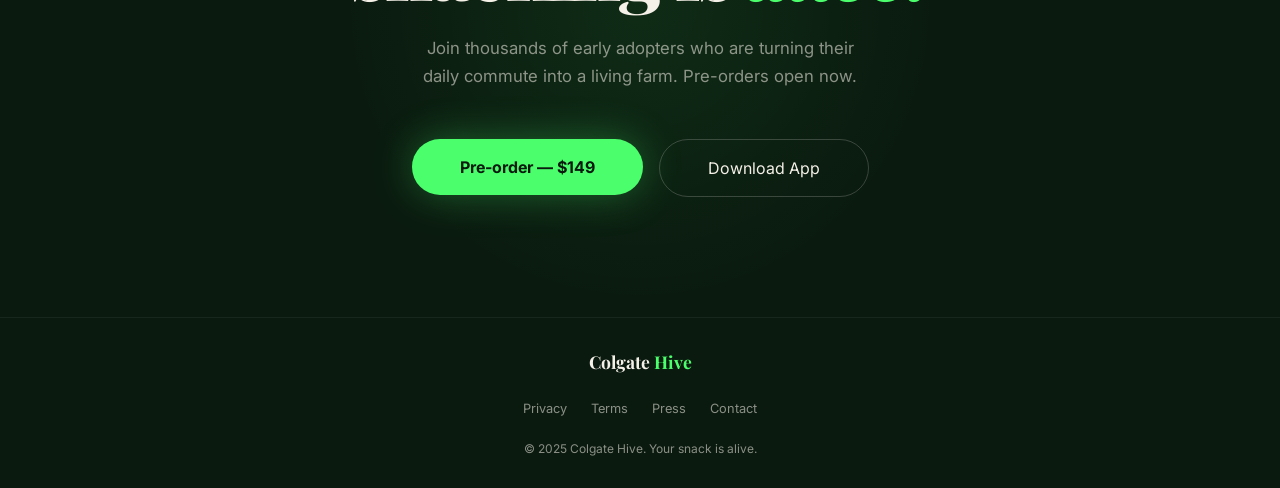
==== commit 8b525cce: "neew changes" ====
--- a/index.html
+++ b/index.html
@@ -12,6 +12,7 @@
     <link rel="stylesheet" href="style.css" />
   </head>
   <body>
+    <div id="scroll-progress"></div>
     <div class="cursor" id="cursor"></div>
     <div class="cursor-ring" id="cursor-ring"></div>
 
--- a/style.css
+++ b/style.css
@@ -27,7 +27,24 @@
 html {
   scroll-behavior: smooth;
 }
-
+#scroll-progress {
+  position: fixed;
+  top: 0;
+  left: 0;
+
+  width: 0%;
+  height: 2px;
+
+  z-index: 9999;
+
+  background: linear-gradient(90deg, #4aff6b, #8cffaa);
+
+  box-shadow:
+    0 0 10px rgba(74, 255, 107, 0.5),
+    0 0 25px rgba(74, 255, 107, 0.25),
+    0 0 40px rgba(74, 255, 107, 0.1);
+  transition: width 0.1s linear;
+}
 body {
   background: var(--night);
   color: var(--cream);
@@ -1478,3 +1495,45 @@
   text-align: center;
   margin-bottom: 20px;
 }
+/* ============================================================
+   FLOATING LEAVES
+============================================================ */
+
+#leaf-container {
+  position: fixed;
+  inset: 0;
+
+  pointer-events: none;
+
+  overflow: hidden;
+
+  z-index: 1;
+}
+
+.leaf {
+  position: absolute;
+
+  font-size: 24px;
+
+  opacity: 0.8;
+
+  animation: fall linear forwards;
+}
+
+@keyframes fall {
+  0% {
+    transform: translateY(-100px) rotate(0deg);
+
+    opacity: 0;
+  }
+
+  10% {
+    opacity: 0.8;
+  }
+
+  100% {
+    transform: translateY(110vh) translateX(120px) rotate(720deg);
+
+    opacity: 0;
+  }
+}
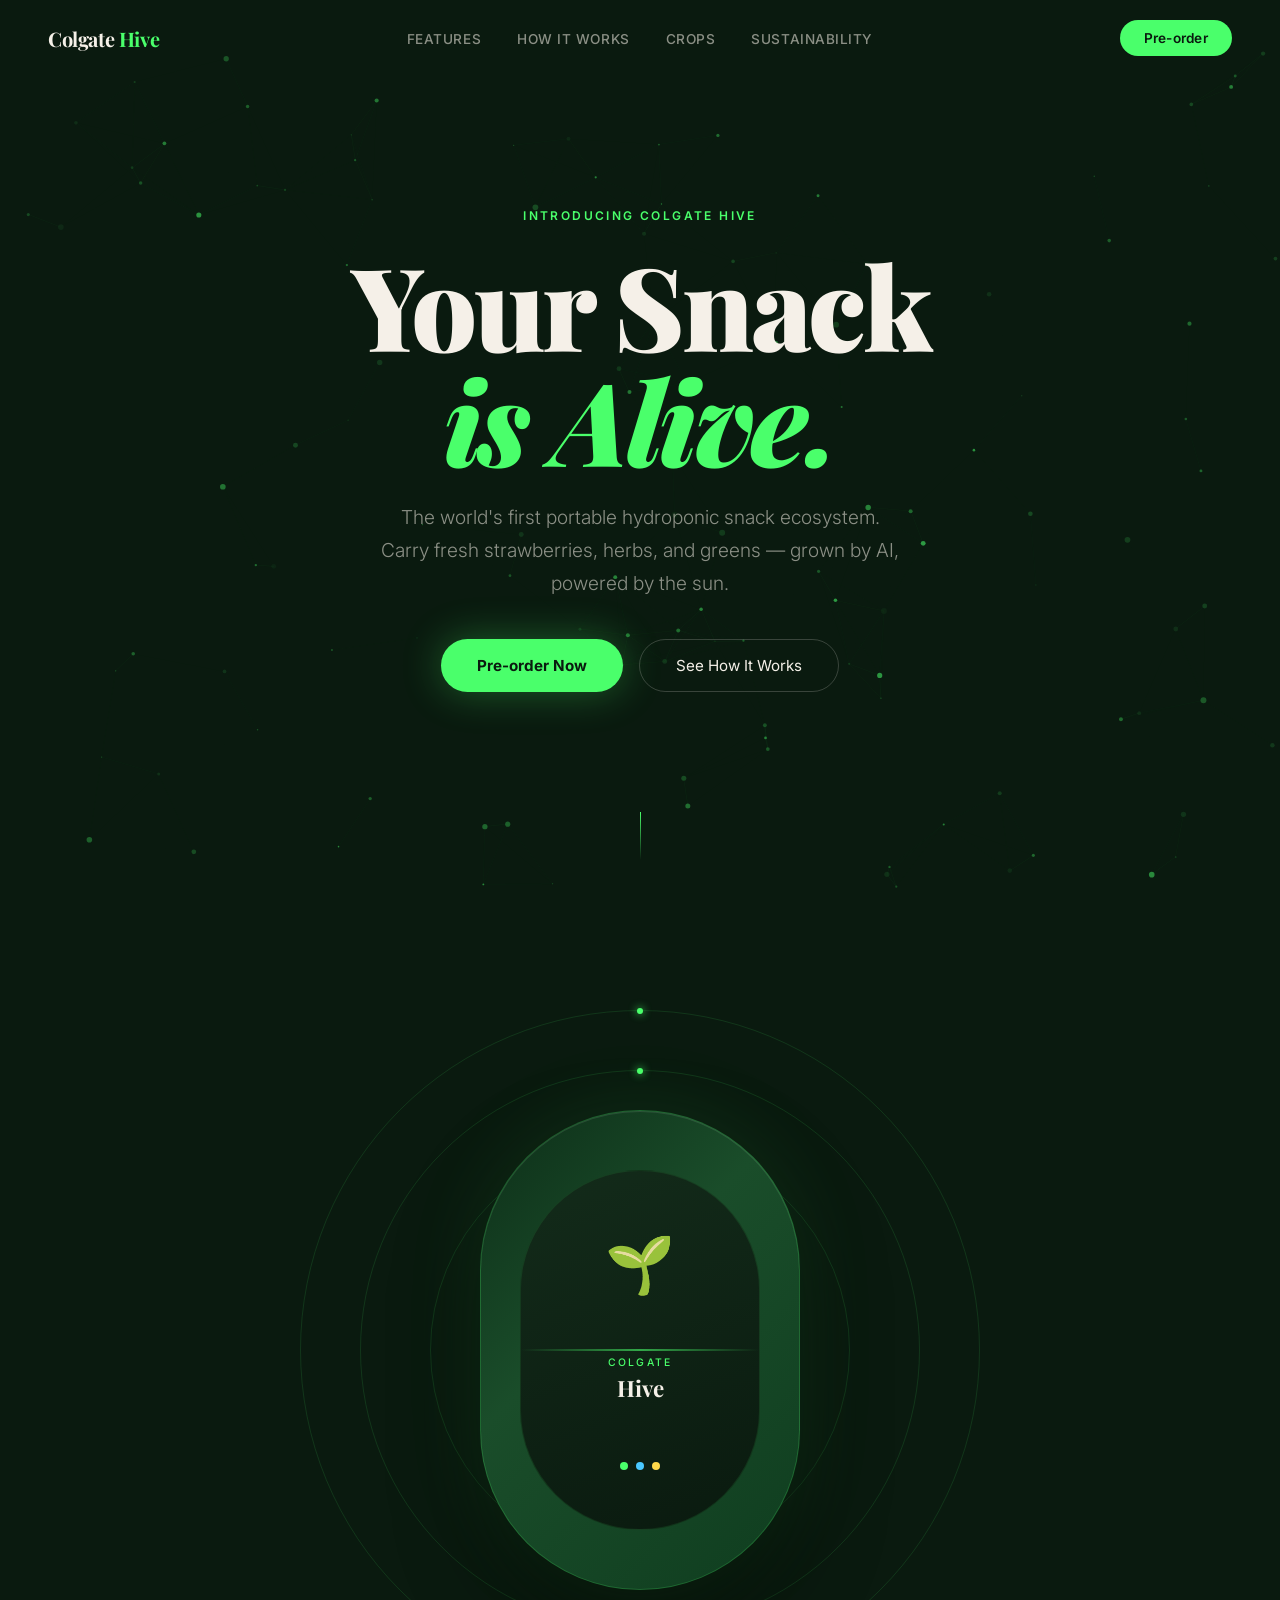
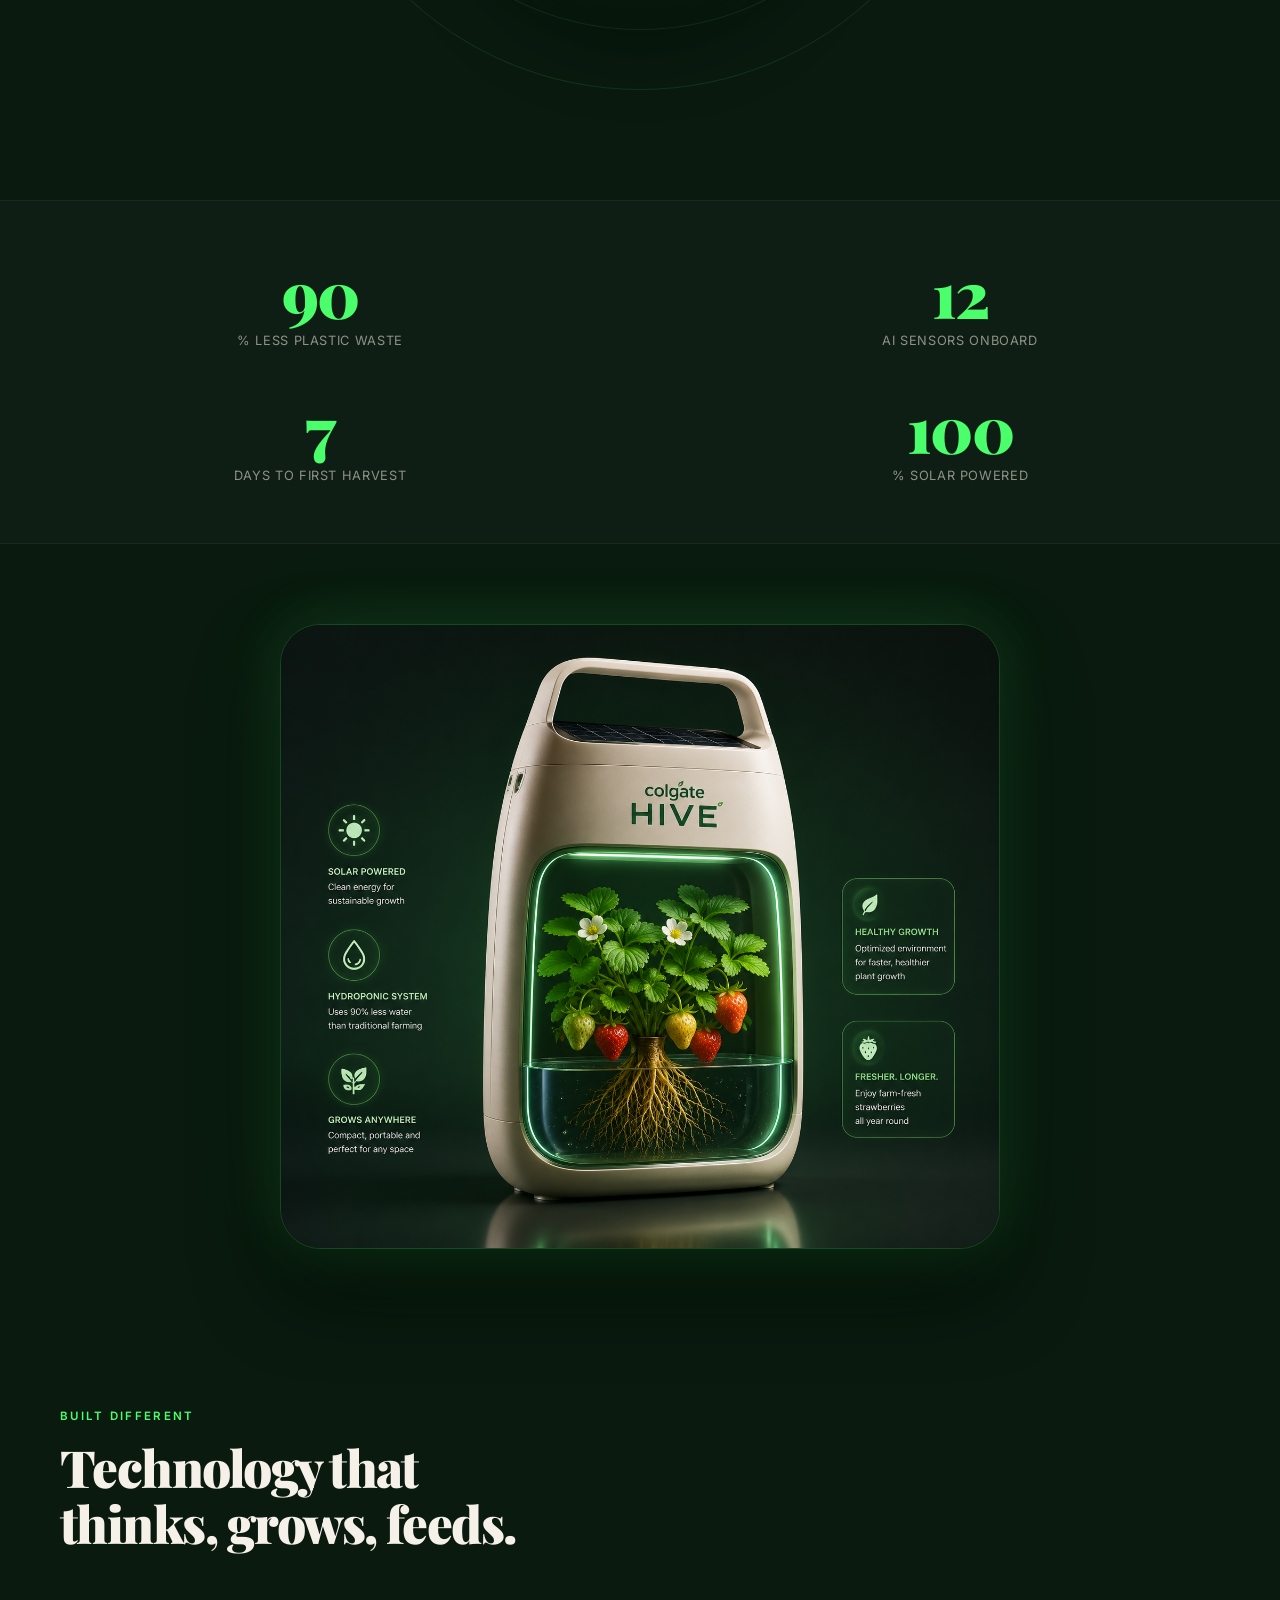
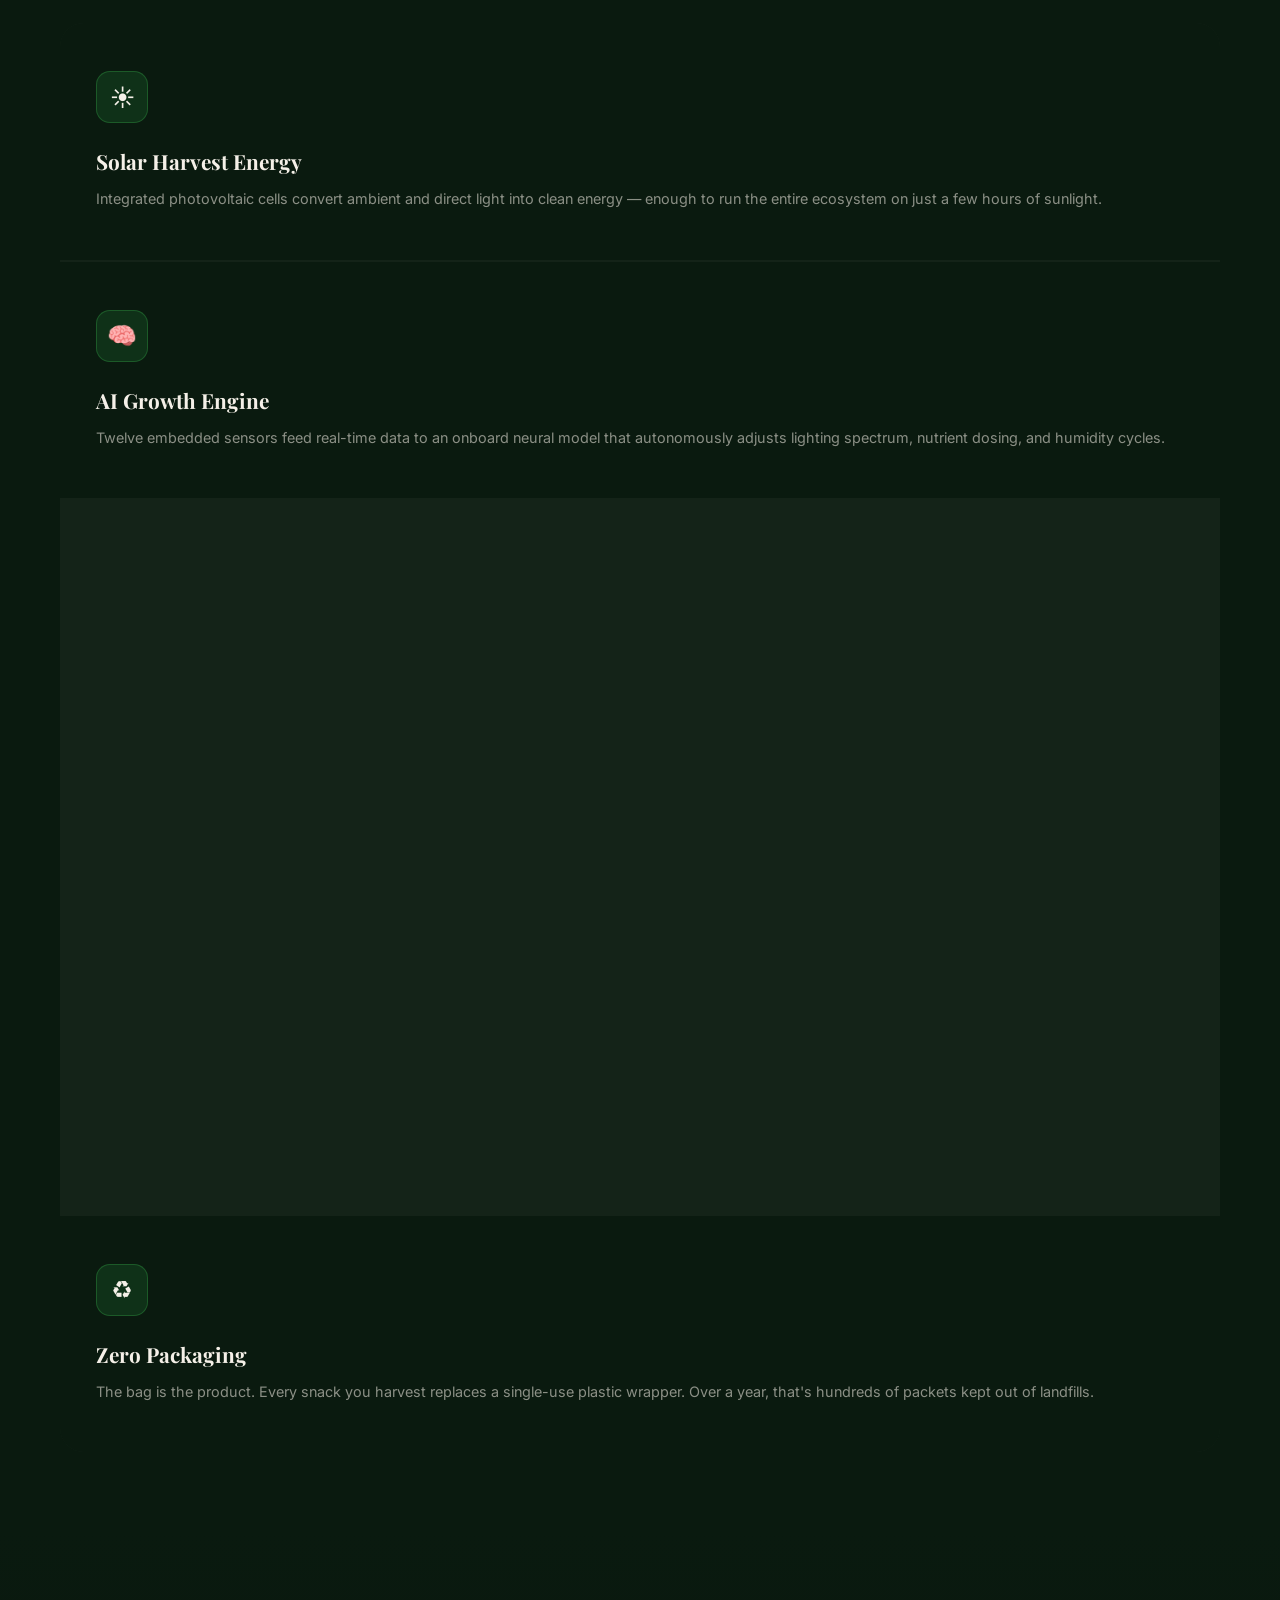
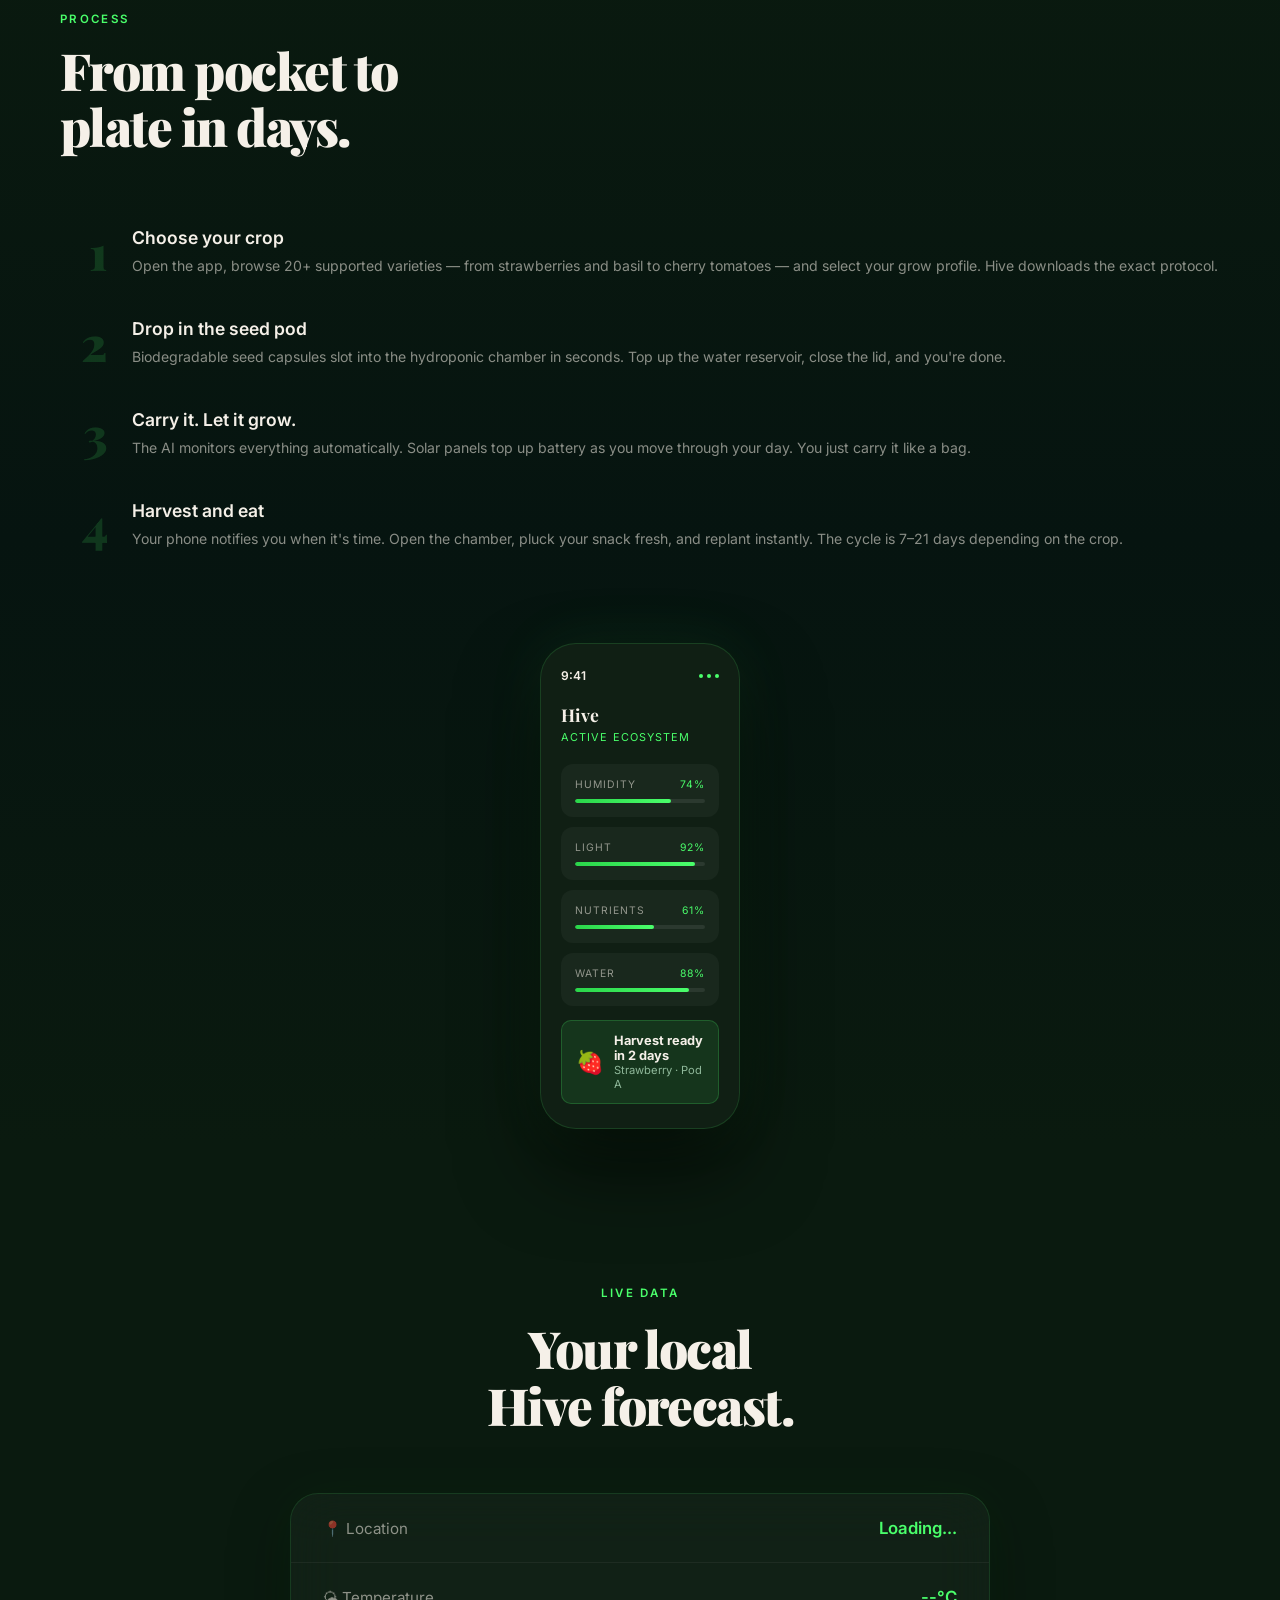
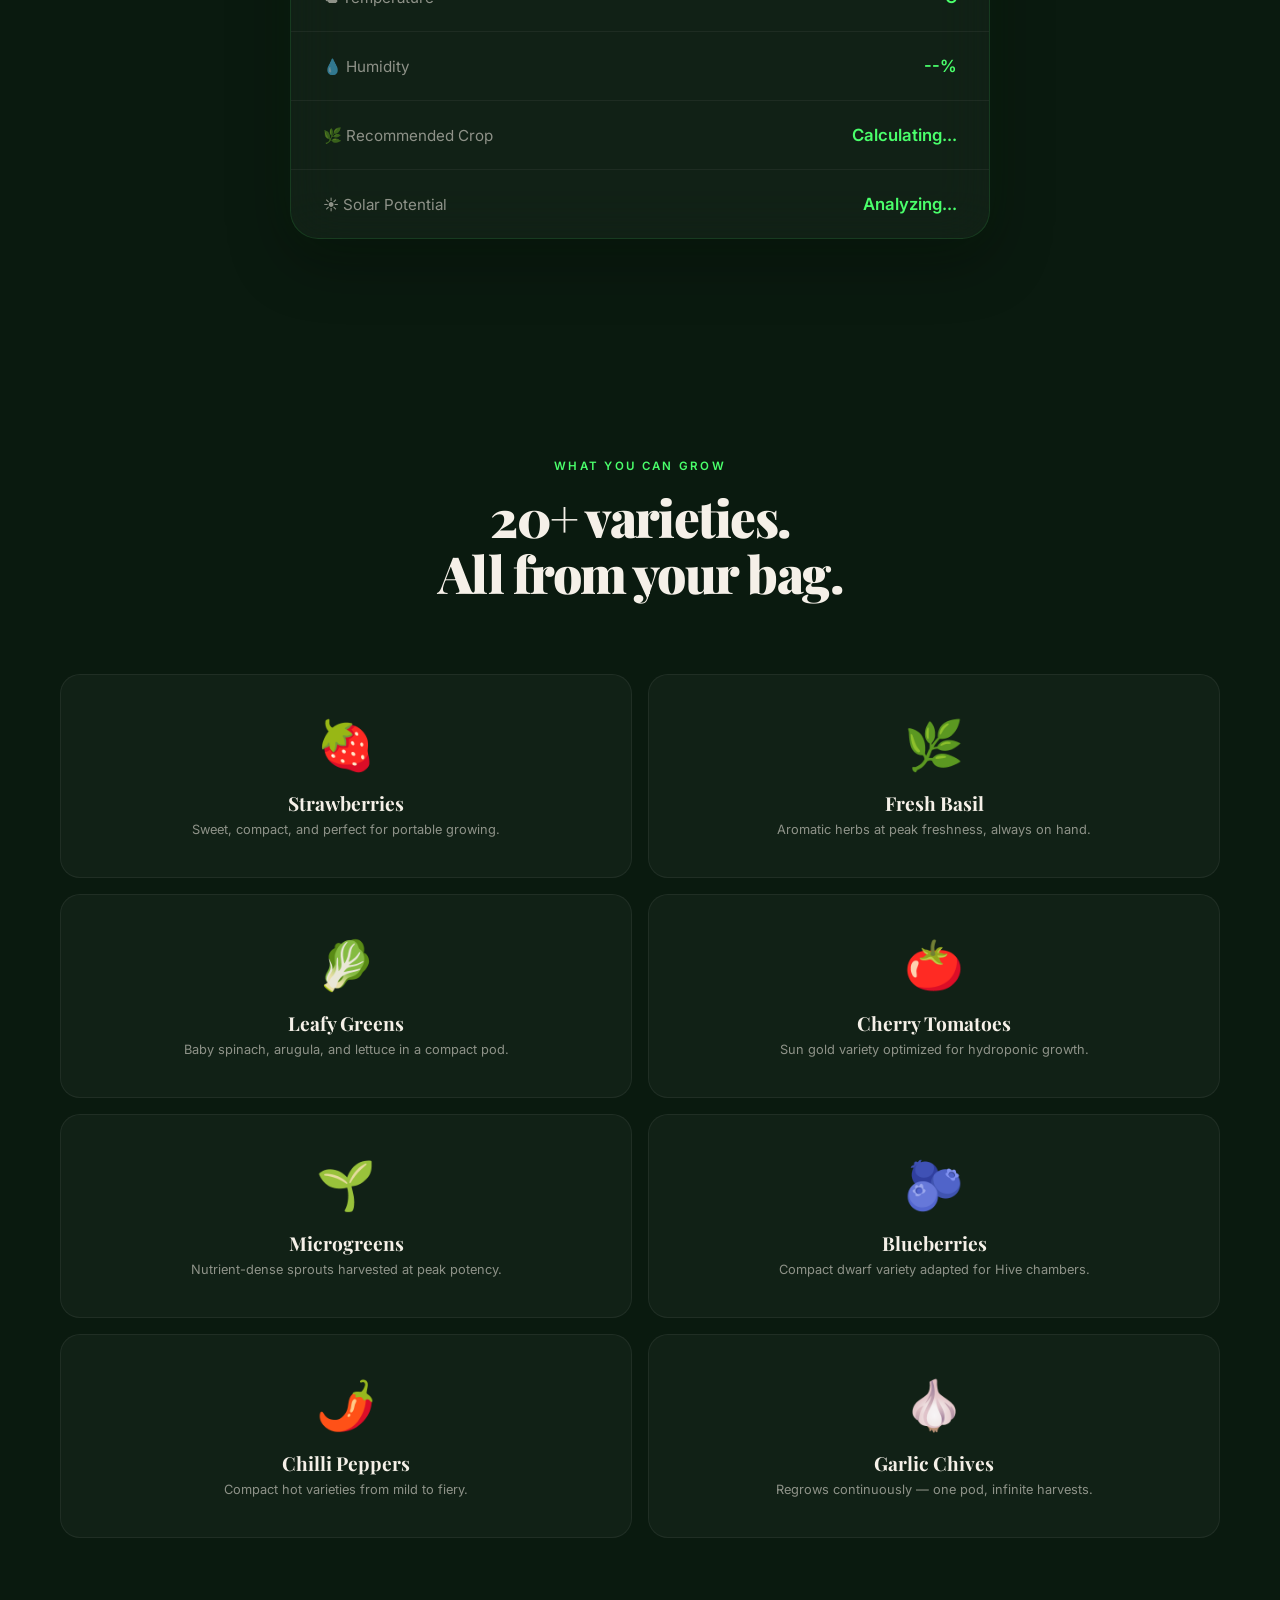
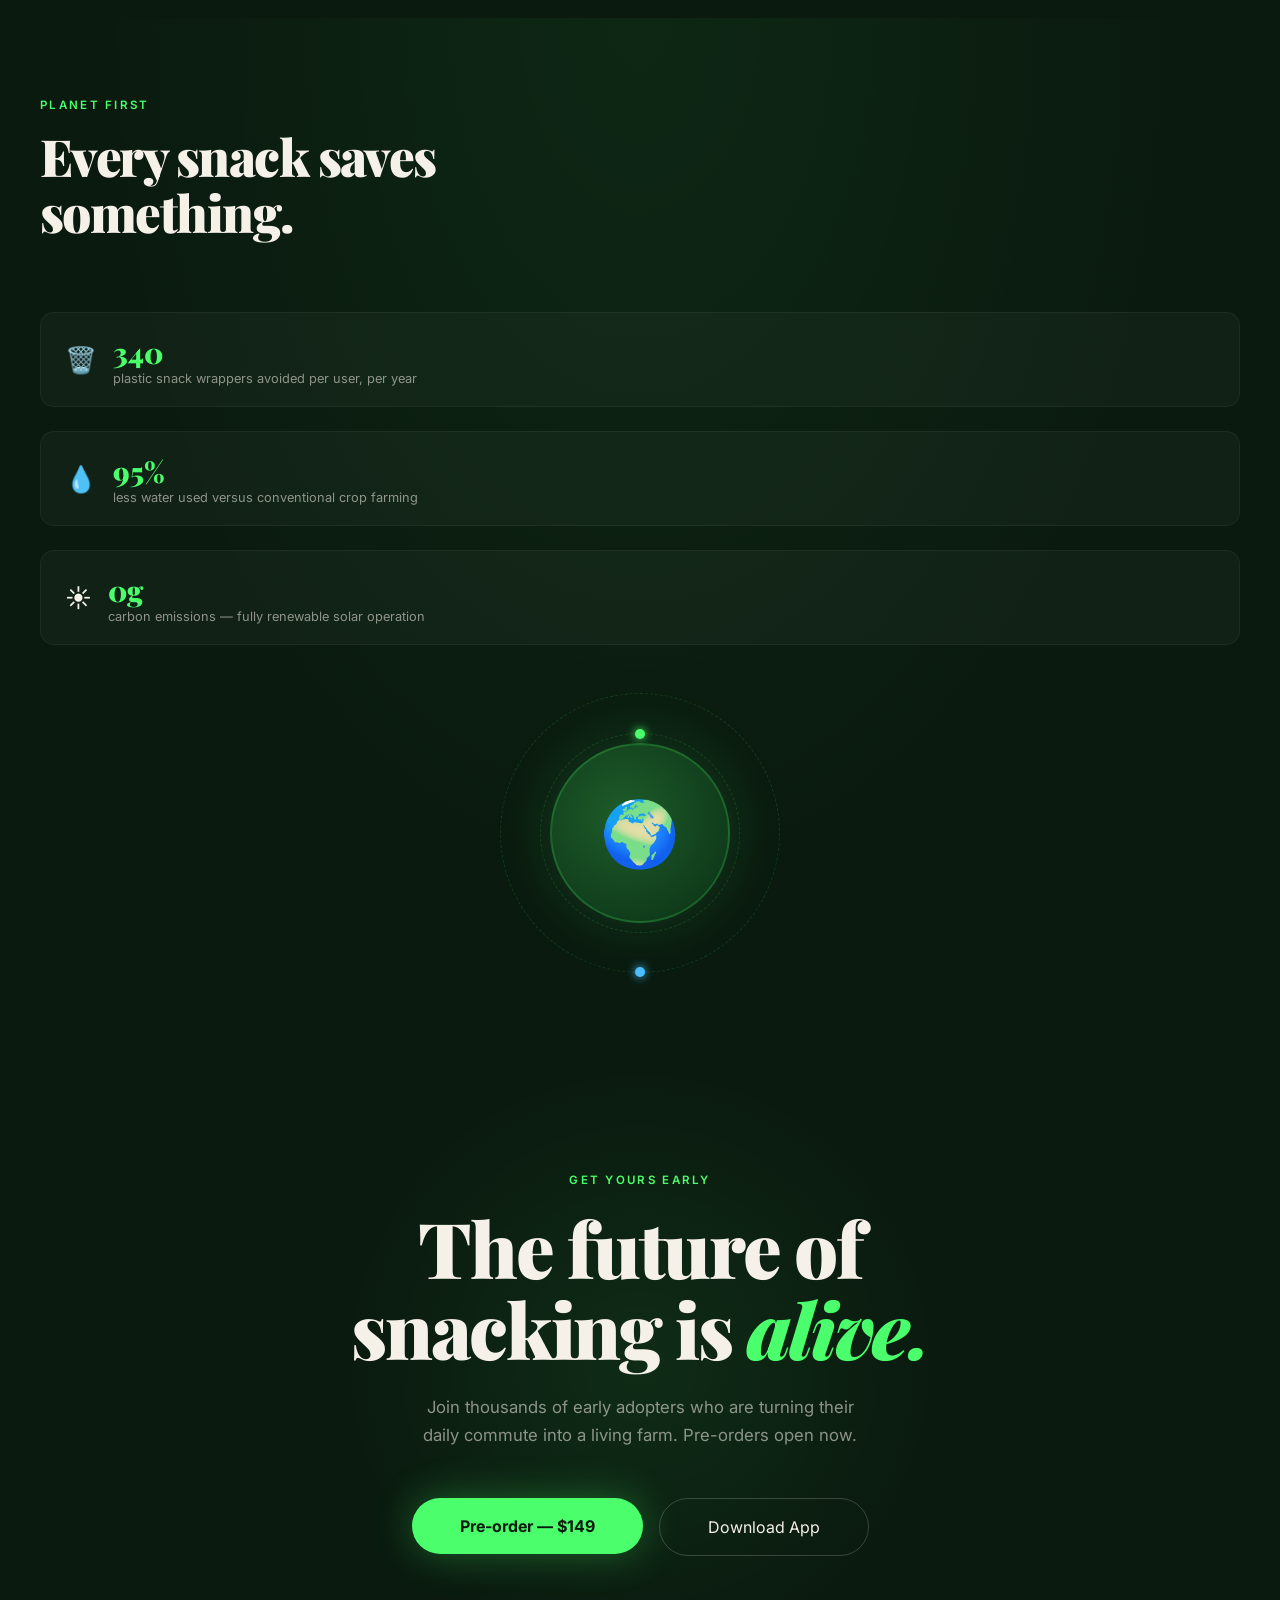
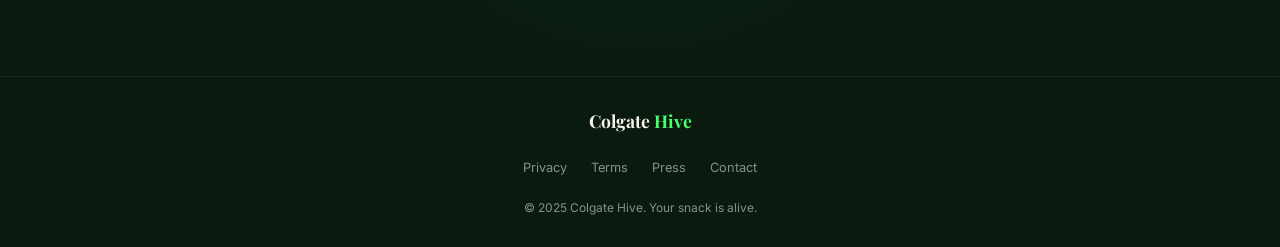
==== commit 5864c575: "last" ====
--- a/index.html
+++ b/index.html
@@ -12,6 +12,20 @@
     <link rel="stylesheet" href="style.css" />
   </head>
   <body>
+    <!-- LOADER -->
+    <div id="loader">
+      <div class="loader-content">
+        <div class="loader-logo">🌱</div>
+
+        <h1>Colgate <span>Hive</span></h1>
+
+        <p id="loader-message">Cultivating Tomorrow</p>
+
+        <div class="progress">
+          <div class="progress-fill"></div>
+        </div>
+      </div>
+    </div>
     <div id="scroll-progress"></div>
     <div class="cursor" id="cursor"></div>
     <div class="cursor-ring" id="cursor-ring"></div>
@@ -121,11 +135,7 @@
       </div>
     </section>
     <div>
-      <img
-        src="colgate_hive_product (1).png"
-        alt="product demo"
-        id="imgproduct"
-      />
+      <img src="product_image.png" alt="product image" id="imgproduct" />
     </div>
 
     <!-- FEATURES -->
--- a/style.css
+++ b/style.css
@@ -1537,3 +1537,173 @@
     opacity: 0;
   }
 }
+/* ============================================================
+   LOADER
+============================================================ */
+
+#loader {
+  position: fixed;
+  inset: 0;
+
+  display: flex;
+  justify-content: center;
+  align-items: center;
+
+  background: radial-gradient(
+    circle at center,
+    #0d2c18 0%,
+    #05140c 45%,
+    #010705 100%
+  );
+
+  z-index: 999999;
+
+  overflow: hidden;
+
+  transition:
+    opacity 0.8s ease,
+    visibility 0.8s ease;
+}
+
+#loader.hide {
+  opacity: 0;
+  visibility: hidden;
+  pointer-events: none;
+}
+
+#loader::before {
+  content: "";
+
+  position: absolute;
+
+  width: 900px;
+  height: 900px;
+
+  border-radius: 50%;
+
+  background: radial-gradient(
+    circle,
+    rgba(74, 255, 107, 0.12),
+    transparent 70%
+  );
+
+  filter: blur(100px);
+
+  animation: pulseGlow 5s ease-in-out infinite;
+}
+
+.loader-content {
+  position: relative;
+
+  z-index: 2;
+
+  display: flex;
+  flex-direction: column;
+
+  justify-content: center;
+  align-items: center;
+
+  text-align: center;
+
+  width: 100%;
+
+  transform: translateY(-40px);
+}
+
+.loader-logo {
+  font-size: 54px;
+
+  margin-bottom: 20px;
+
+  filter: drop-shadow(0 0 18px rgba(74, 255, 107, 0.7));
+
+  animation: floatLogo 3s ease-in-out infinite;
+}
+
+.loader-content h1 {
+  margin: 0;
+
+  font-family: Inter, sans-serif;
+
+  font-size: clamp(54px, 6vw, 82px);
+
+  font-weight: 800;
+
+  letter-spacing: -3px;
+
+  color: #f4f4f4;
+
+  text-transform: uppercase;
+}
+
+.loader-content h1 span {
+  color: #4aff6b;
+}
+
+#loader-message {
+  margin-top: 18px;
+
+  color: #98a69d;
+
+  font-size: 15px;
+
+  letter-spacing: 5px;
+
+  text-transform: uppercase;
+}
+
+.progress {
+  width: 360px;
+
+  max-width: 80vw;
+
+  height: 4px;
+
+  margin-top: 42px;
+
+  background: rgba(255, 255, 255, 0.08);
+
+  border-radius: 999px;
+
+  overflow: hidden;
+}
+
+.progress-fill {
+  width: 0%;
+
+  height: 100%;
+
+  border-radius: 999px;
+
+  background: linear-gradient(90deg, #33ff66, #4aff6b, #8bffaa);
+
+  box-shadow:
+    0 0 12px rgba(74, 255, 107, 0.8),
+    0 0 35px rgba(74, 255, 107, 0.45);
+}
+
+@keyframes floatLogo {
+  0%,
+  100% {
+    transform: translateY(0);
+  }
+
+  50% {
+    transform: translateY(-8px);
+  }
+}
+
+@keyframes pulseGlow {
+  0%,
+  100% {
+    transform: scale(1);
+
+    opacity: 0.45;
+  }
+
+  50% {
+    transform: scale(1.08);
+
+    opacity: 0.75;
+  }
+}
